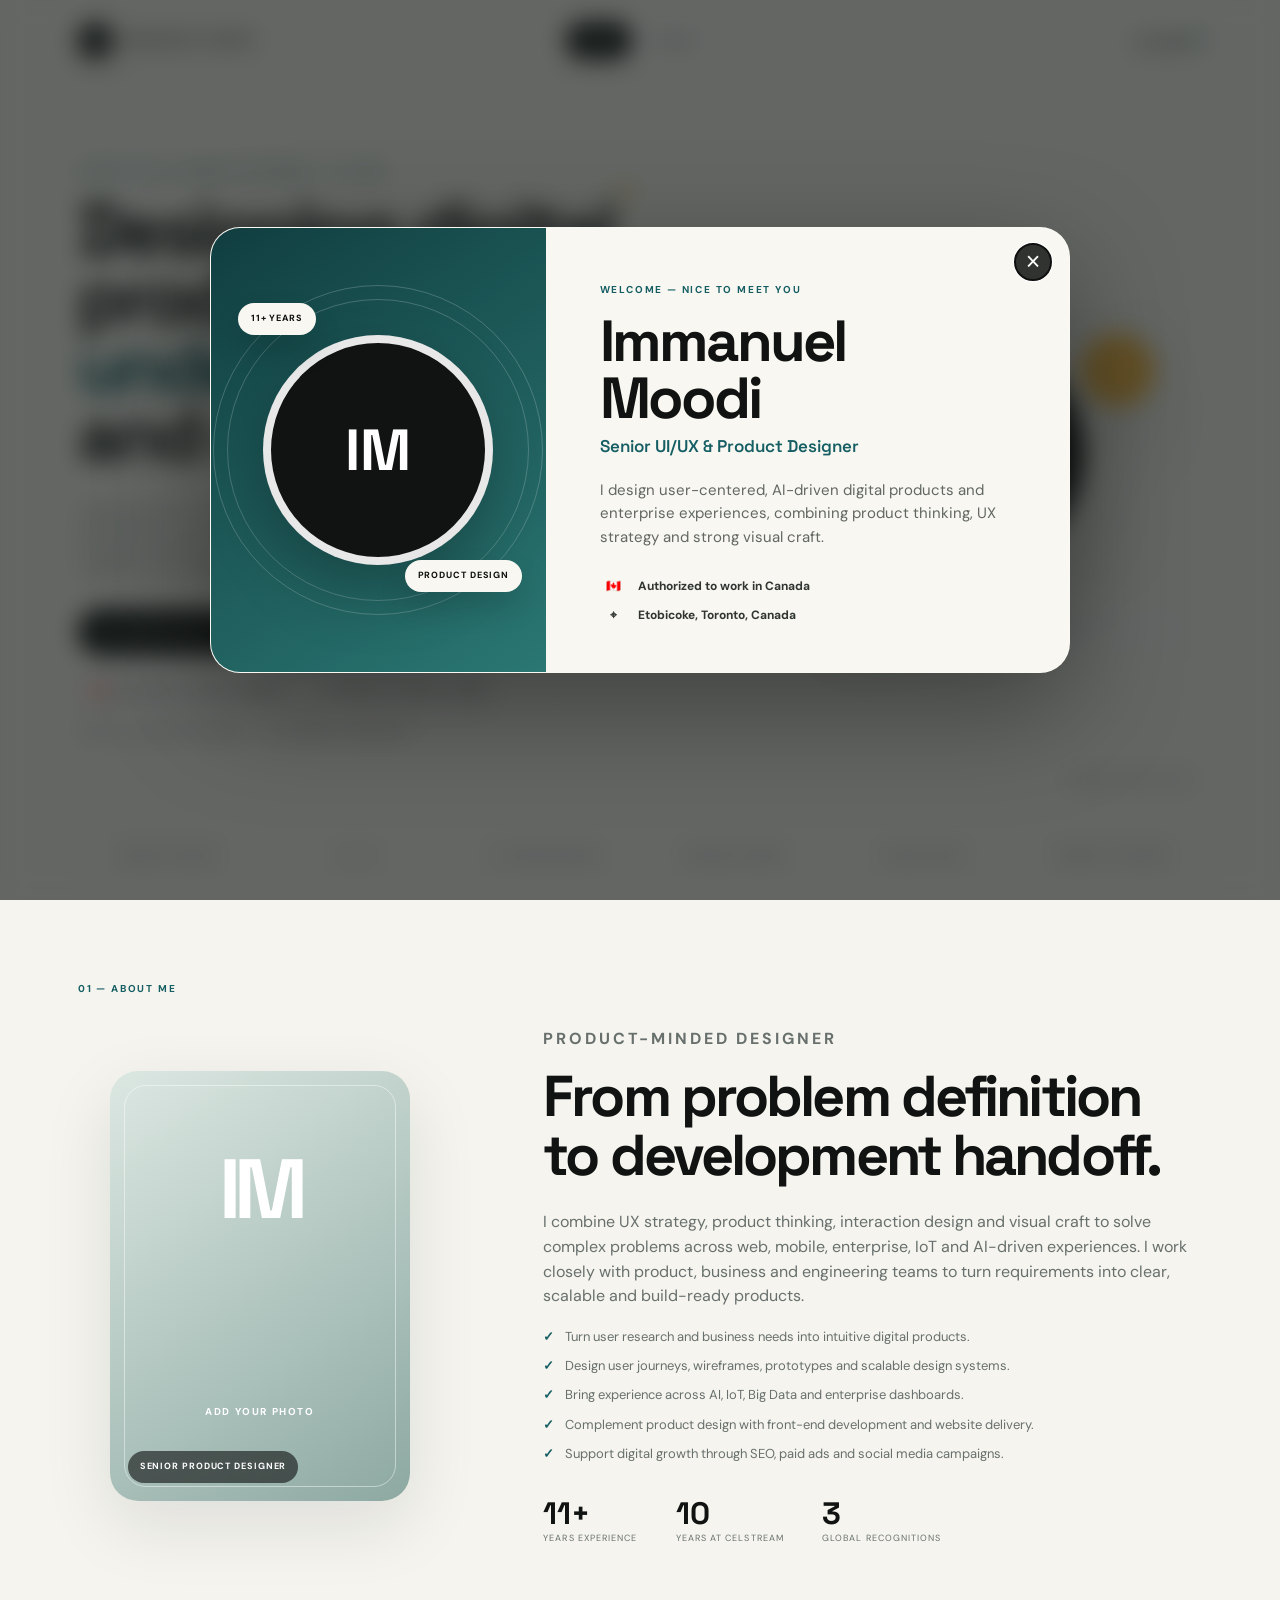
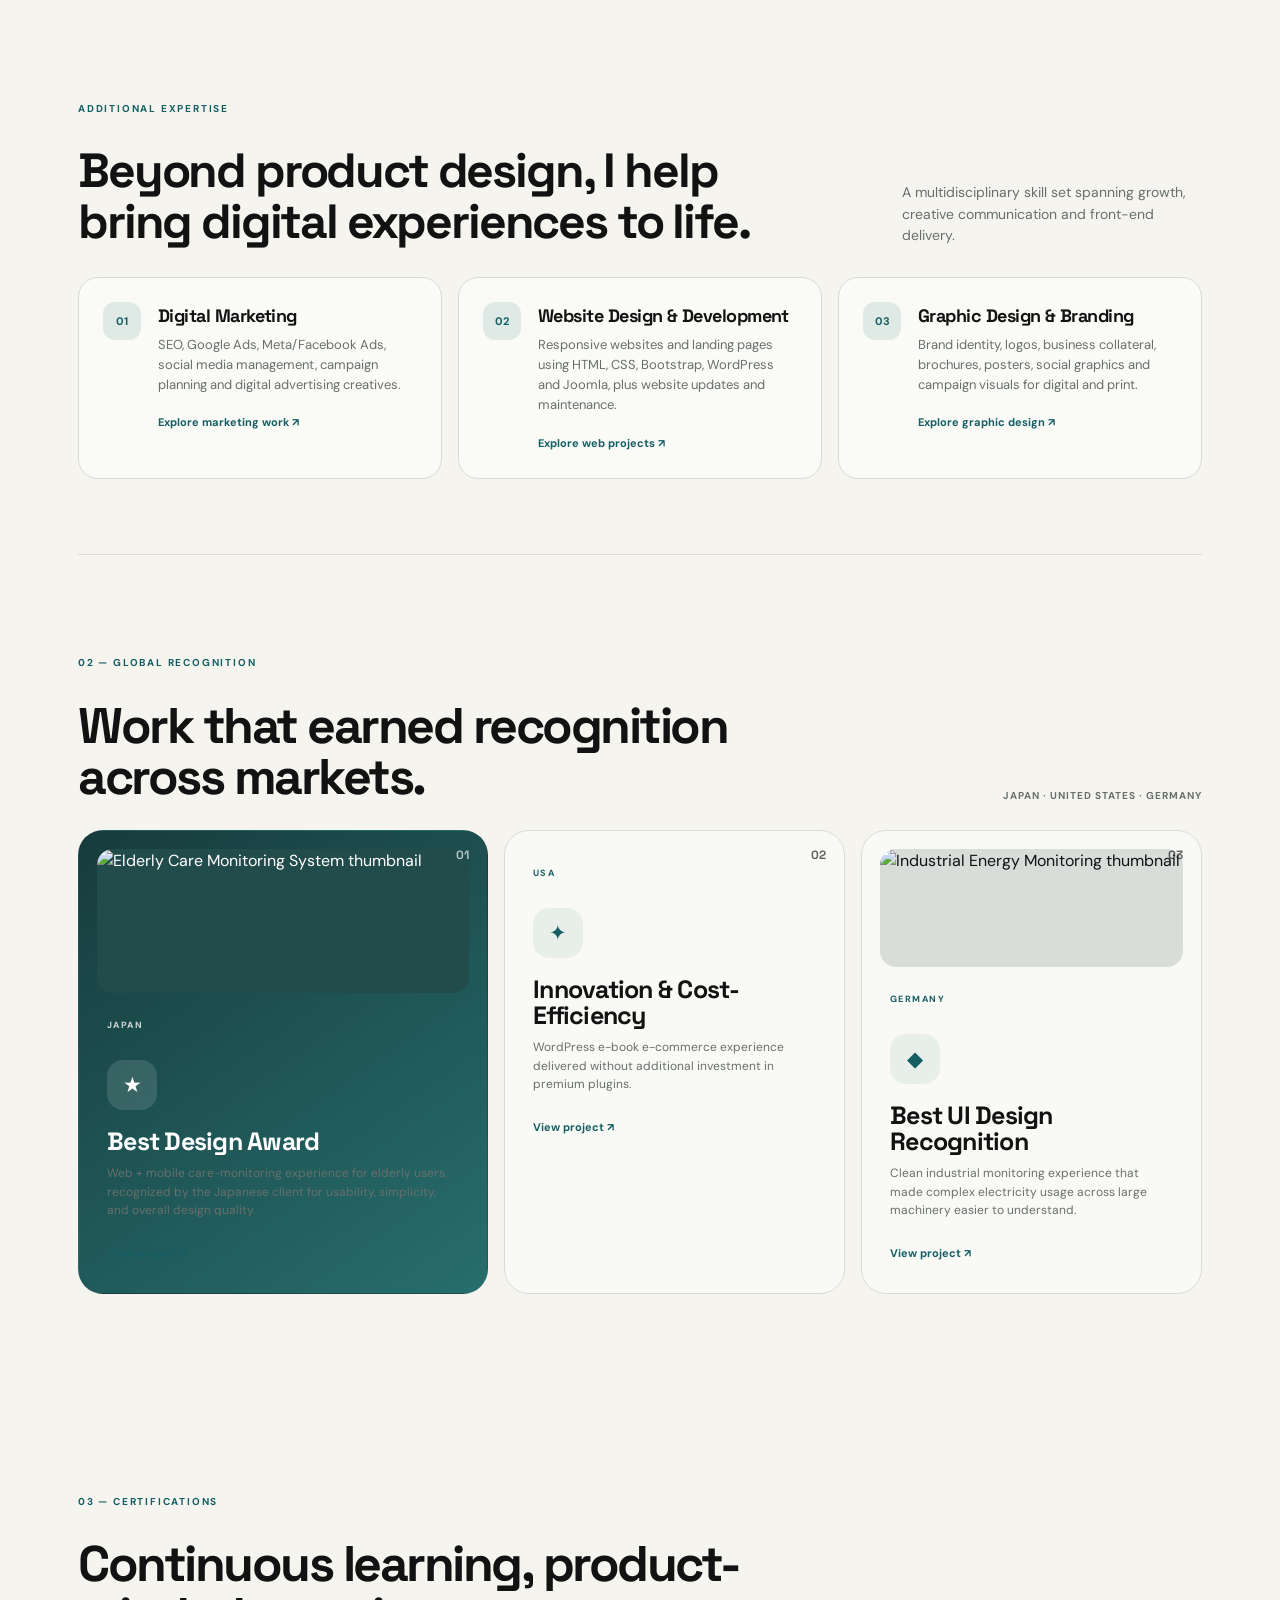
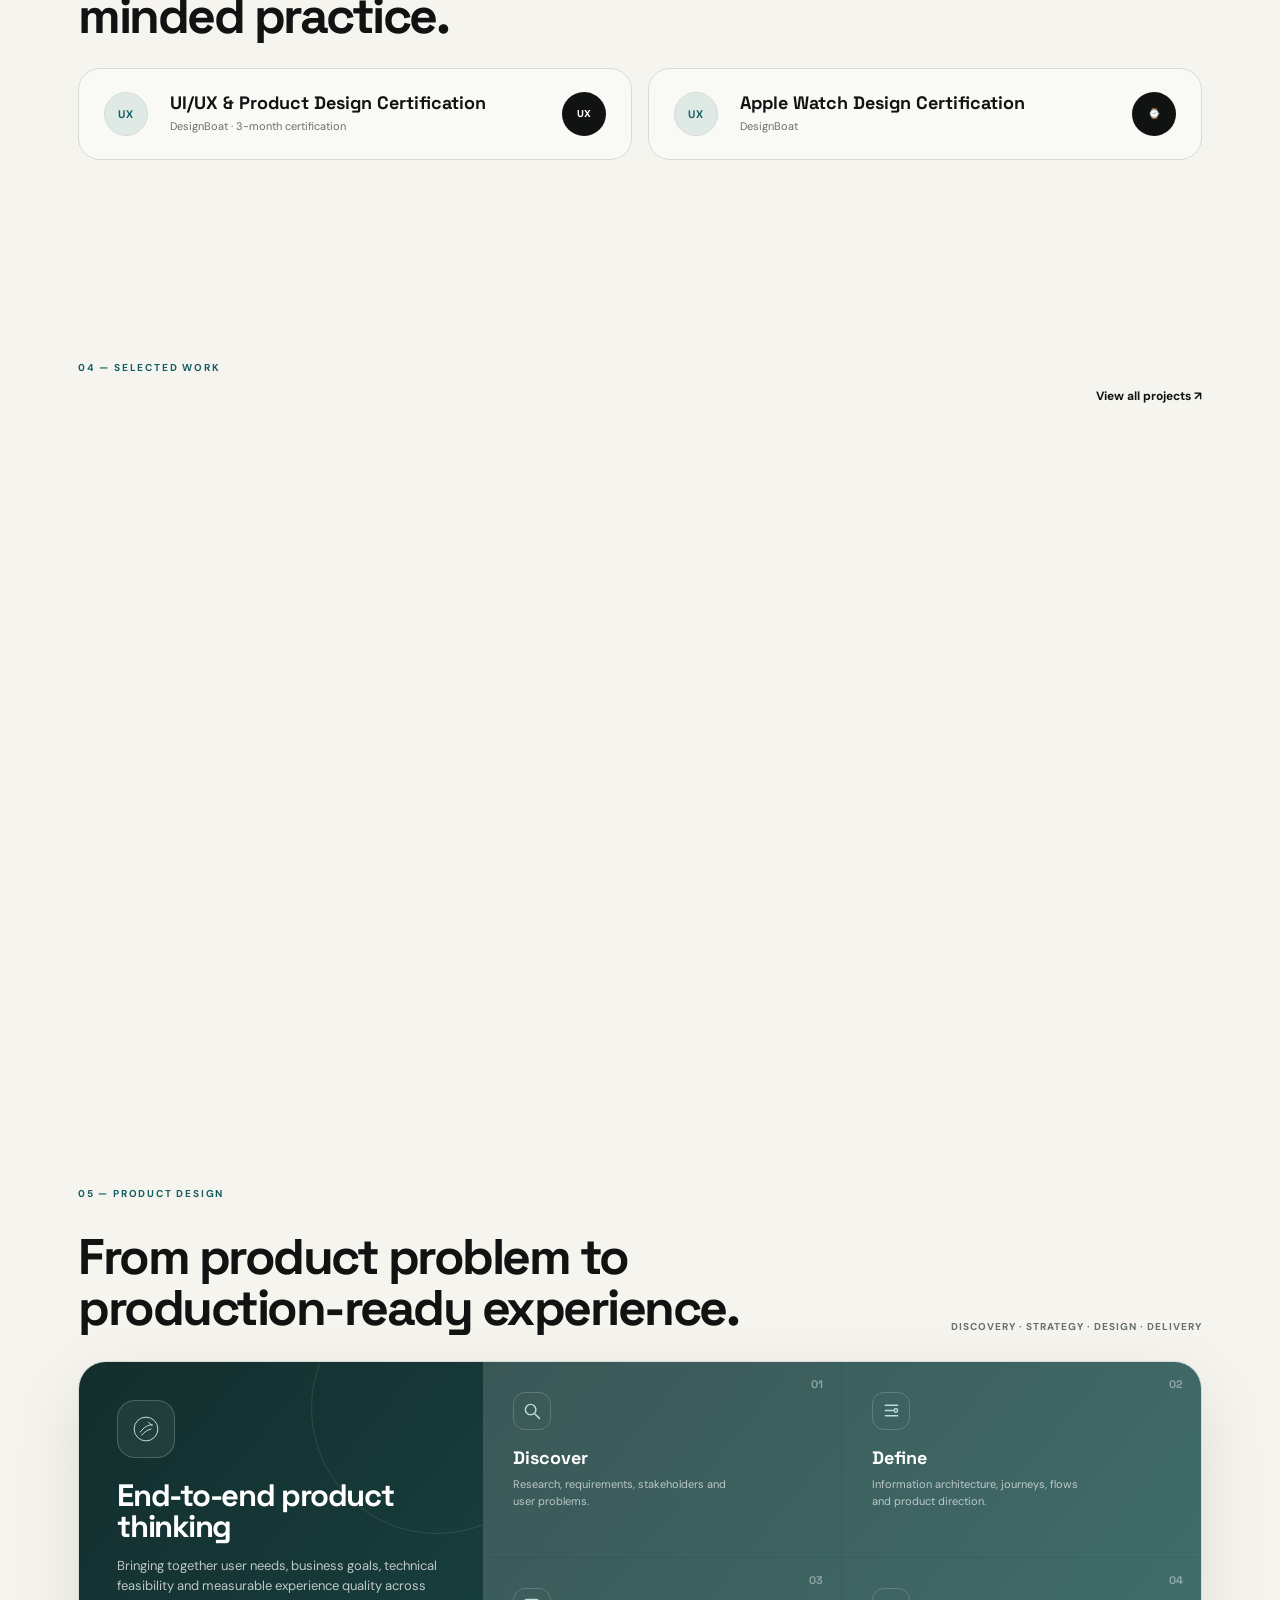
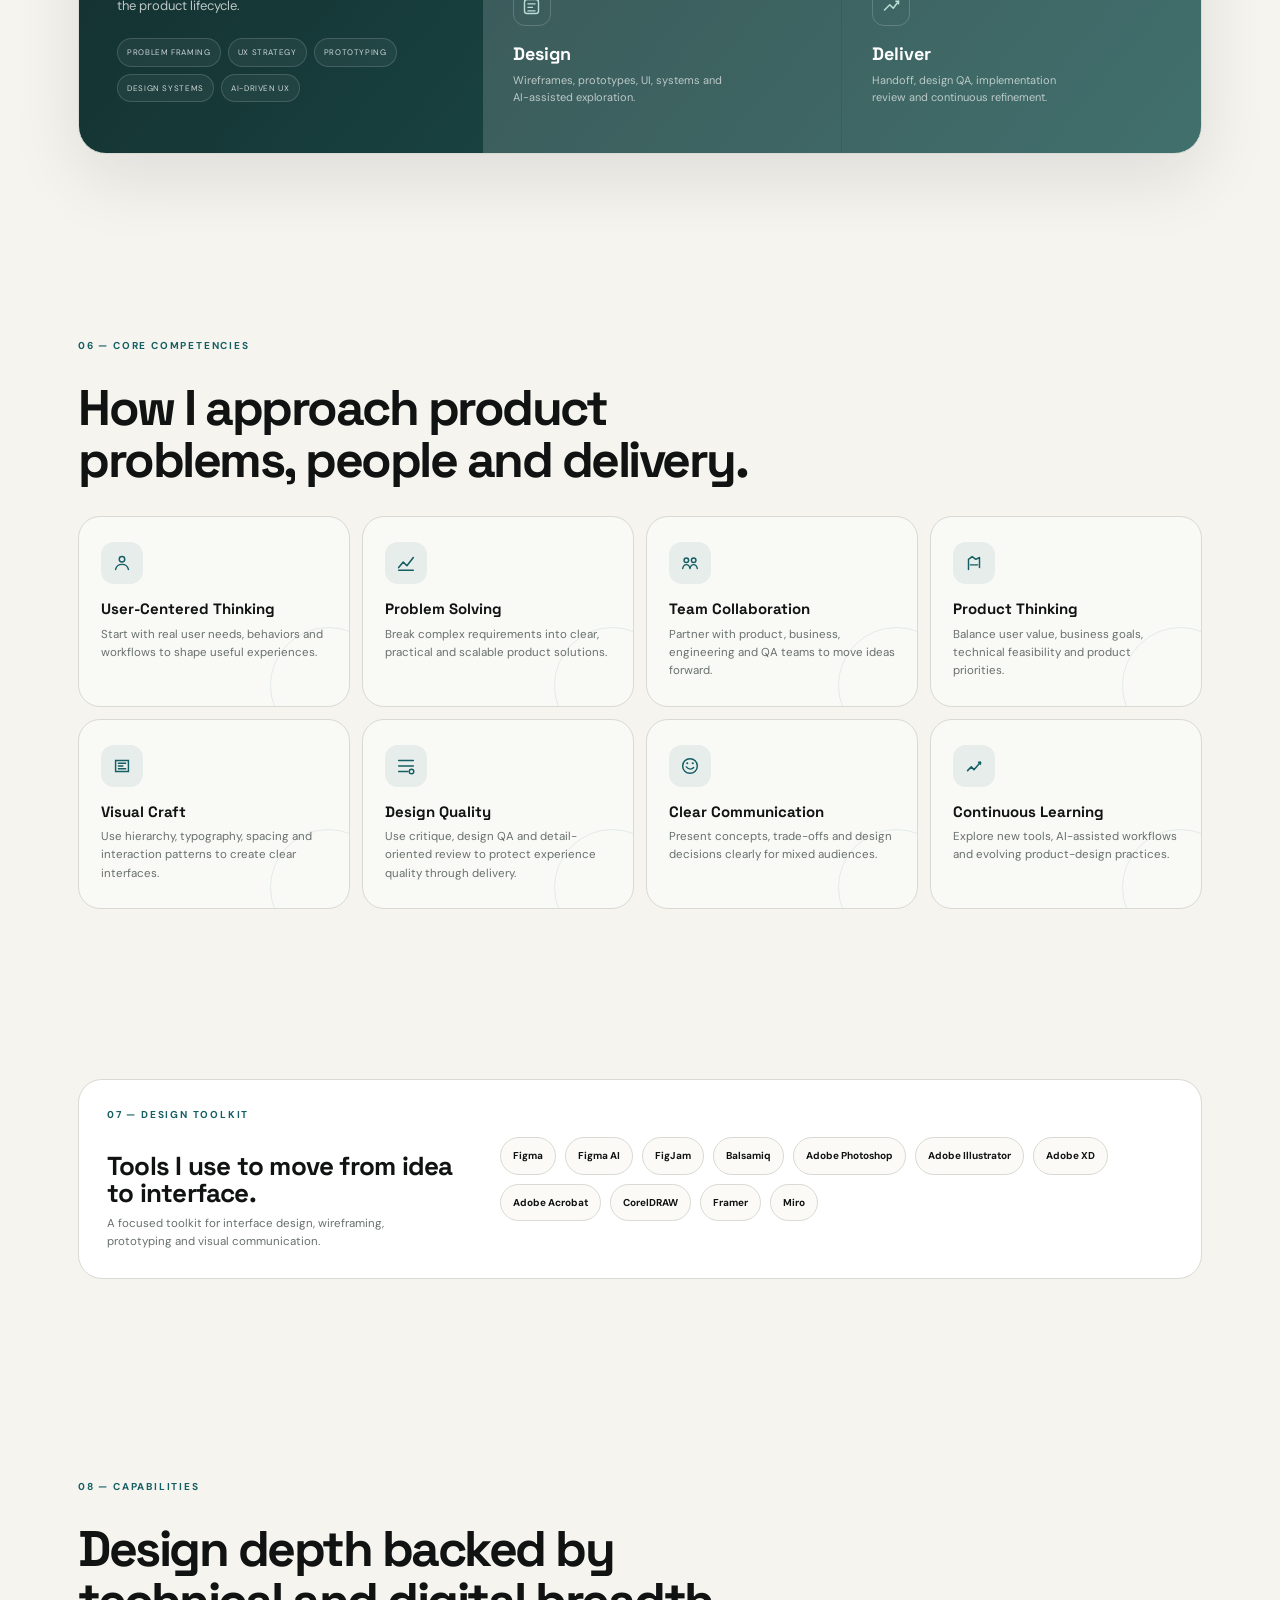
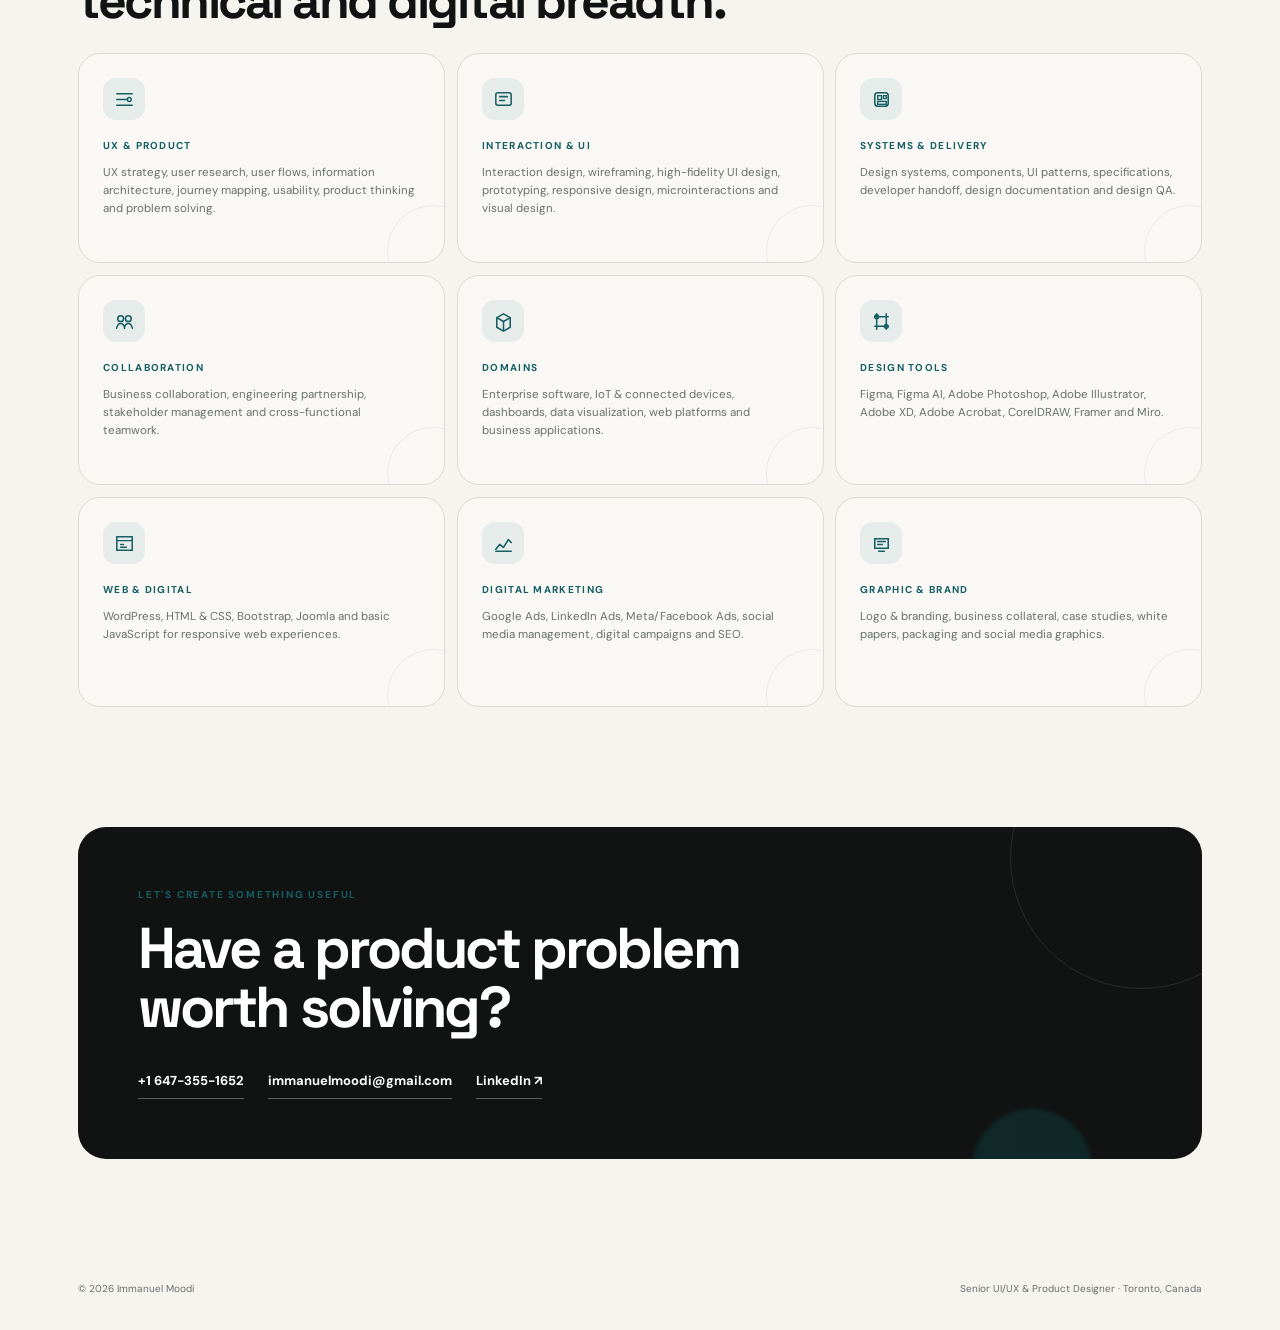
==== index.html @ 5d125a0c "Add files via upload" ====
<!DOCTYPE html>
<html lang="en">
<head>
  <meta charset="UTF-8">
  <meta name="viewport" content="width=device-width, initial-scale=1.0">
  <meta name="description" content="Immanuel Moodi — Senior UI/UX & Product Designer portfolio.">
  <title>Immanuel Moodi — Senior UI/UX & Product Designer</title>
  <link rel="stylesheet" href="style.css">
</head>
<body>

<!-- Welcome / About Modal -->
<div class="welcome-modal" id="welcomeModal" role="dialog" aria-modal="true" aria-labelledby="welcomeTitle">
  <div class="welcome-backdrop" data-close-welcome></div>
  <section class="welcome-card" role="document">
    <button class="welcome-close" type="button" aria-label="Close introduction" data-close-welcome>×</button>
    <div class="welcome-visual">
      <div class="welcome-orbit orbit-a"></div>
      <div class="welcome-orbit orbit-b"></div>
      <div class="welcome-photo">
        <img src="assets/profile.jpg" alt="Immanuel Moodi" onerror="this.style.display='none'; this.nextElementSibling.style.display='grid';">
        <span class="welcome-initials">IM</span>
      </div>
      <span class="welcome-badge badge-one">11+ YEARS</span>
      <span class="welcome-badge badge-two">PRODUCT DESIGN</span>
    </div>
    <div class="welcome-content">
      <p class="eyebrow">WELCOME — NICE TO MEET YOU</p>
      <h2 id="welcomeTitle">Immanuel Moodi</h2>
      <h3>Senior UI/UX &amp; Product Designer</h3>
      <p>I design user-centered, AI-driven digital products and enterprise experiences, combining product thinking, UX strategy and strong visual craft.</p>
      <div class="welcome-meta">
        <span><b>🇨🇦</b> Authorized to work in Canada</span>
        <span><b>⌖</b> Etobicoke, Toronto, Canada</span>
      </div>
    </div>
  </section>
</div>

<div class="cursor-glow" aria-hidden="true"></div>
<div class="site-shell">
  <header class="nav">
    <a class="brand" href="index.html"><span class="brand-mark">IM</span><span>IMMANUEL MOODI</span></a>
    <nav class="menu" aria-label="Primary navigation">
      <a class="active" href="index.html">Home</a>
      <a href="projects.html">Projects</a>
    </nav>
    <a class="nav-cta" href="#contact">Let's talk <span>↗</span></a>
  </header>

  <main>
    <section class="hero">

<div class="hero-decor decor-dot"></div>
<div class="hero-decor decor-ring"></div>
<div class="hero-decor decor-pill">DESIGN • THINK • BUILD</div>

      <div class="reveal hero-copy">
        <p class="eyebrow">SENIOR UI/UX &amp; PRODUCT DESIGNER · 11+ YEARS</p>
        <h1>Designing digital products people <em>understand,</em> use and remember.</h1>
        <p class="hero-text">Creating user-centered, AI-driven experiences across web, mobile and enterprise products—turning complex business requirements into simple, scalable and engaging product experiences.</p>
        <div class="hero-actions">
          <a class="button dark" href="projects.html">View selected work <span>↗</span></a>
          <!-- Replace the placeholder URL below with your external graphic-design portfolio. -->
          <a class="button accent" href="https://example.com/" target="_blank" rel="noopener">Graphic Design Portfolio <span>↗</span></a>
          <a class="button light" href="#about">About me</a>
        </div>
        <div class="hero-status" aria-label="Work authorization and location">
          <span><b>🇨🇦</b> Authorized to work in Canada</span>
          <span><b>⌖</b> Etobicoke, Toronto, Canada</span>
        </div>
        <div class="hero-meta">
          <span>Figma · AI · Product Thinking</span><span>UX · Product · Enterprise</span>
        </div>
      </div>
      <div class="hero-visual reveal delay-2" aria-hidden="true">
        <div class="orbit orbit-outer"></div>
        <div class="orbit orbit-inner"></div>
        <div class="orb orb-a"></div><div class="orb orb-b"></div><div class="orb orb-c"></div>
        <div class="core"><div><strong>11+</strong><span>YEARS<br>DESIGNING</span></div></div>
        <div class="core-badge">PRODUCT · UX · UI · AI</div>
      </div>
    </section>

    <div class="ticker" aria-label="Core capabilities">
      <span>PRODUCT DESIGN</span><span>UI / UX</span><span>AI-DRIVEN DESIGN</span><span>DESIGN SYSTEMS</span><span>PROTOTYPING</span><span>PRODUCT THINKING</span>
    </div>

    <section class="section" id="about">
      <div class="section-label">01 — ABOUT ME</div>
      <div class="about-grid">
        <div class="about-visual reveal">
          <div class="portrait-frame">
            <!-- Add your real headshot at assets/profile.jpg to replace the placeholder. -->
            <img class="profile-photo" src="assets/profile.jpg" alt="Immanuel Moodi professional portrait" onerror="this.style.display='none'; this.nextElementSibling.style.display='grid';">
            <div class="portrait-placeholder" style="display:grid"><strong>IM</strong><span>ADD YOUR PHOTO</span></div>
            <div class="portrait-overlay">SENIOR PRODUCT DESIGNER</div>
          </div>
        </div>
        <div class="about-copy reveal delay-1">
          <p class="eyebrow">PRODUCT-MINDED DESIGNER</p>
          <h2>From problem definition to development handoff.</h2>
          <p>I combine UX strategy, product thinking, interaction design and visual craft to solve complex problems across web, mobile, enterprise, IoT and AI-driven experiences. I work closely with product, business and engineering teams to turn requirements into clear, scalable and build-ready products.</p>
          <ul class="about-highlights">
            <li>Turn user research and business needs into intuitive digital products.</li>
            <li>Design user journeys, wireframes, prototypes and scalable design systems.</li>
            <li>Bring experience across AI, IoT, Big Data and enterprise dashboards.</li>
            <li>Complement product design with front-end development and website delivery.</li>
            <li>Support digital growth through SEO, paid ads and social media campaigns.</li>
          </ul>
          <div class="stats"><div><strong>11+</strong><span>Years experience</span></div><div><strong>10</strong><span>Years at Celstream</span></div><div><strong>3</strong><span>Global recognitions</span></div></div>
        </div>
      </div>
    </section>

    <section class="section expertise-strip" id="additional-expertise">
      <div class="section-head">
        <div><div class="section-label">ADDITIONAL EXPERTISE</div><h2 class="section-title">Beyond product design, I help bring digital experiences to life.</h2></div>
        <p class="expertise-intro">A multidisciplinary skill set spanning growth, creative communication and front-end delivery.</p>
      </div>
      <div class="expertise-grid">
        <article class="expertise-card"><span class="expertise-number">01</span><div><h3>Digital Marketing</h3><p>SEO, Google Ads, Meta/Facebook Ads, social media management, campaign planning and digital advertising creatives.</p><a href="projects.html?category=marketing" class="text-link">Explore marketing work ↗</a></div></article>
        <article class="expertise-card"><span class="expertise-number">02</span><div><h3>Website Design &amp; Development</h3><p>Responsive websites and landing pages using HTML, CSS, Bootstrap, WordPress and Joomla, plus website updates and maintenance.</p><a href="projects.html?category=web" class="text-link">Explore web projects ↗</a></div></article>
        <article class="expertise-card"><span class="expertise-number">03</span><div><h3>Graphic Design &amp; Branding</h3><p>Brand identity, logos, business collateral, brochures, posters, social graphics and campaign visuals for digital and print.</p><a href="projects.html?category=graphic" class="text-link">Explore graphic design ↗</a></div></article>
      </div>
    </section>

    <section class="section recognition-section">
      <div class="section-head">
        <div><div class="section-label">02 — GLOBAL RECOGNITION</div><h2 class="section-title">Work that earned recognition across markets.</h2></div>
        <div class="recognition-note">Japan · United States · Germany</div>
      </div>
      <div class="recognition-grid">
        <article class="recognition-card featured-recognize reveal">
          <div class="recognition-thumb"><img src="assets/thumbs/elderly-care-monitoring.png" alt="Elderly Care Monitoring System thumbnail"></div>
          <span class="recognition-number">01</span><span class="recognition-country">JAPAN</span>
          <div class="recognition-icon">★</div>
          <h3>Best Design Award</h3>
          <p>Web + mobile care-monitoring experience for elderly users, recognized by the Japanese client for usability, simplicity, and overall design quality.</p>
          <a href="projects.html#elderly-care-monitoring">View project ↗</a>
        </article>
        <article class="recognition-card reveal delay-1">
          <span class="recognition-number">02</span><span class="recognition-country">USA</span>
          <div class="recognition-icon">✦</div>
          <h3>Innovation &amp; Cost-Efficiency</h3>
          <p>WordPress e-book e-commerce experience delivered without additional investment in premium plugins.</p>
          <a href="projects.html#ebook-ecommerce">View project ↗</a>
        </article>
        <article class="recognition-card reveal delay-2">
          <div class="recognition-thumb"><img src="assets/thumbs/industrial-energy-monitoring.png" alt="Industrial Energy Monitoring thumbnail"></div>
          <span class="recognition-number">03</span><span class="recognition-country">GERMANY</span>
          <div class="recognition-icon">◆</div>
          <h3>Best UI Design Recognition</h3>
          <p>Clean industrial monitoring experience that made complex electricity usage across large machinery easier to understand.</p>
          <a href="projects.html#industrial-energy-monitoring">View project ↗</a>
        </article>
      </div>
    </section>

    <section class="section certification-section">
      <div class="section-head">
        <div><div class="section-label">03 — CERTIFICATIONS</div><h2 class="section-title">Continuous learning, product-minded practice.</h2></div>
      </div>
      <div class="cert-grid">
        <article class="cert-card reveal"><div class="cert-seal">UX</div><div><h3>UI/UX &amp; Product Design Certification</h3><p>DesignBoat · 3-month certification</p></div><span class="cert-mark">UX</span></article>
        <article class="cert-card reveal delay-1"><div class="cert-seal">UX</div><div><h3>Apple Watch Design Certification</h3><p>DesignBoat</p></div><span class="cert-mark">⌚</span></article>
      </div>
    </section>

    <section class="section">
      <div class="section-head"><div class="section-label">04 — SELECTED WORK</div><a class="text-link" href="projects.html">View all projects ↗</a></div>
      <div class="featured-grid">
        <a class="work-card large reveal" href="projects.html#elderly-care-monitoring"><div class="work-art"><img src="assets/thumbs/elderly-care-monitoring.png" alt="Elderly Care Monitoring System"><div class="work-overlay"></div><div class="work-badge">WEB + MOBILE / JAPAN</div><div class="work-index">01</div></div><div class="work-copy"><div><h3>Elderly Care Monitoring System</h3><p>Care-monitoring experience for elderly users, recognized with a Best Design Award in Japan.</p></div><span class="work-arrow">↗</span></div></a>
        <a class="work-card reveal delay-1" href="projects.html#industrial-energy-monitoring"><div class="work-art"><img src="assets/thumbs/industrial-energy-monitoring.png" alt="Industrial Energy Monitoring"><div class="work-overlay"></div><div class="work-badge">ENTERPRISE / IOT</div><div class="work-index">02</div></div><div class="work-copy"><div><h3>Industrial Energy Monitoring</h3><p>Data-rich dashboard design for monitoring electricity usage across large machinery.</p></div><span class="work-arrow">↗</span></div></a>
      </div>
    </section>

    <section class="section product-design-highlight">
      <div class="section-head">
        <div>
          <div class="section-label">05 — PRODUCT DESIGN</div>
          <h2 class="section-title">From product problem to production-ready experience.</h2>
        </div>
        <div class="recognition-note">Discovery · Strategy · Design · Delivery</div>
      </div>
      <div class="product-design-panel">
        <div class="product-design-intro">
          <div class="product-icon-shell">
            <svg viewBox="0 0 48 48" aria-hidden="true"><circle cx="24" cy="24" r="19" fill="none" stroke="currentColor" stroke-width="1.6"/><path d="M15 29c5-8 13-12 19-12M17 34c5-6 10-9 15-10M28 13l6 6" fill="none" stroke="currentColor" stroke-width="1.6" stroke-linecap="round"/></svg>
          </div>
          <h3>End-to-end product thinking</h3>
          <p>Bringing together user needs, business goals, technical feasibility and measurable experience quality across the product lifecycle.</p>
          <div class="product-tags"><span>Problem framing</span><span>UX strategy</span><span>Prototyping</span><span>Design systems</span><span>AI-driven UX</span></div>
        </div>
        <div class="product-steps">
          <article class="product-step reveal"><span class="step-number">01</span><div class="step-icon"><svg viewBox="0 0 24 24"><circle cx="11" cy="11" r="6" fill="none" stroke="currentColor" stroke-width="1.7"/><path d="M16 16l5 5" stroke="currentColor" stroke-width="1.7" stroke-linecap="round"/></svg></div><h4>Discover</h4><p>Research, requirements, stakeholders and user problems.</p></article>
          <article class="product-step reveal delay-1"><span class="step-number">02</span><div class="step-icon"><svg viewBox="0 0 24 24"><path d="M5 6h14M5 12h9M5 18h14" stroke="currentColor" stroke-width="1.7" stroke-linecap="round"/><circle cx="17" cy="12" r="2" fill="none" stroke="currentColor" stroke-width="1.5"/></svg></div><h4>Define</h4><p>Information architecture, journeys, flows and product direction.</p></article>
          <article class="product-step reveal delay-2"><span class="step-number">03</span><div class="step-icon"><svg viewBox="0 0 24 24"><rect x="4" y="4" width="16" height="16" rx="3" fill="none" stroke="currentColor" stroke-width="1.6"/><path d="M8 9h8M8 13h5M8 17h8" stroke="currentColor" stroke-width="1.6" stroke-linecap="round"/></svg></div><h4>Design</h4><p>Wireframes, prototypes, UI, systems and AI-assisted exploration.</p></article>
          <article class="product-step reveal delay-3"><span class="step-number">04</span><div class="step-icon"><svg viewBox="0 0 24 24"><path d="M4 16l6-6 4 4 6-8" fill="none" stroke="currentColor" stroke-width="1.7" stroke-linecap="round" stroke-linejoin="round"/><path d="M17 6h3v3" fill="none" stroke="currentColor" stroke-width="1.7" stroke-linecap="round"/></svg></div><h4>Deliver</h4><p>Handoff, design QA, implementation review and continuous refinement.</p></article>
        </div>
      </div>
    </section>

    <section class="section competencies-section">
      <div class="section-head">
        <div><div class="section-label">06 — CORE COMPETENCIES</div><h2 class="section-title">How I approach product problems, people and delivery.</h2></div>
      </div>
      <div class="competency-grid">
        <article class="competency-card reveal"><div class="competency-icon"><svg viewBox="0 0 24 24"><circle cx="12" cy="8" r="3" fill="none" stroke="currentColor" stroke-width="1.6"/><path d="M5 19c.8-3.7 3.2-5.5 7-5.5s6.2 1.8 7 5.5" fill="none" stroke="currentColor" stroke-width="1.6" stroke-linecap="round"/></svg></div><h3>User-Centered Thinking</h3><p>Start with real user needs, behaviors and workflows to shape useful experiences.</p></article>
        <article class="competency-card reveal delay-1"><div class="competency-icon"><svg viewBox="0 0 24 24"><path d="M4 17l5-6 4 4 7-9" fill="none" stroke="currentColor" stroke-width="1.7" stroke-linecap="round" stroke-linejoin="round"/><path d="M4 20h16" stroke="currentColor" stroke-width="1.6" stroke-linecap="round"/></svg></div><h3>Problem Solving</h3><p>Break complex requirements into clear, practical and scalable product solutions.</p></article>
        <article class="competency-card reveal delay-2"><div class="competency-icon"><svg viewBox="0 0 24 24"><circle cx="8" cy="9" r="2.5" fill="none" stroke="currentColor" stroke-width="1.6"/><circle cx="16" cy="9" r="2.5" fill="none" stroke="currentColor" stroke-width="1.6"/><path d="M4 18c.7-2.8 2.1-4.2 4-4.2s3.3 1.4 4 4.2M12 18c.7-2.8 2.1-4.2 4-4.2s3.3 1.4 4 4.2" fill="none" stroke="currentColor" stroke-width="1.5" stroke-linecap="round"/></svg></div><h3>Team Collaboration</h3><p>Partner with product, business, engineering and QA teams to move ideas forward.</p></article>
        <article class="competency-card reveal delay-3"><div class="competency-icon"><svg viewBox="0 0 24 24"><path d="M6 19V8M6 8l4-3 4 3 4-2v11" fill="none" stroke="currentColor" stroke-width="1.6" stroke-linecap="round" stroke-linejoin="round"/><path d="M8 14h8" stroke="currentColor" stroke-width="1.5" stroke-linecap="round"/></svg></div><h3>Product Thinking</h3><p>Balance user value, business goals, technical feasibility and product priorities.</p></article>
        <article class="competency-card reveal"><div class="competency-icon"><svg viewBox="0 0 24 24"><path d="M5 18V6h14v12H5Z" fill="none" stroke="currentColor" stroke-width="1.6"/><path d="M8 9h8M8 12h5M8 15h8" stroke="currentColor" stroke-width="1.5" stroke-linecap="round"/></svg></div><h3>Visual Craft</h3><p>Use hierarchy, typography, spacing and interaction patterns to create clear interfaces.</p></article>
        <article class="competency-card reveal delay-1"><div class="competency-icon"><svg viewBox="0 0 24 24"><path d="M4 6h16M4 12h16M4 18h10" stroke="currentColor" stroke-width="1.6" stroke-linecap="round"/><circle cx="18" cy="18" r="2.5" fill="none" stroke="currentColor" stroke-width="1.6"/></svg></div><h3>Design Quality</h3><p>Use critique, design QA and detail-oriented review to protect experience quality through delivery.</p></article>
        <article class="competency-card reveal delay-2"><div class="competency-icon"><svg viewBox="0 0 24 24"><circle cx="12" cy="12" r="8" fill="none" stroke="currentColor" stroke-width="1.6"/><path d="M8 13c1.2 1.6 2.7 2.4 4.5 2.4 1.5 0 2.6-.6 3.5-1.7" fill="none" stroke="currentColor" stroke-width="1.6" stroke-linecap="round"/><path d="M9 9h.01M15 9h.01" stroke="currentColor" stroke-width="2.3" stroke-linecap="round"/></svg></div><h3>Clear Communication</h3><p>Present concepts, trade-offs and design decisions clearly for mixed audiences.</p></article>
        <article class="competency-card reveal delay-3"><div class="competency-icon"><svg viewBox="0 0 24 24"><path d="M5 17l4-4 3 3 7-8" fill="none" stroke="currentColor" stroke-width="1.7" stroke-linecap="round" stroke-linejoin="round"/><path d="M17 8h2v2" fill="none" stroke="currentColor" stroke-width="1.7" stroke-linecap="round" stroke-linejoin="round"/></svg></div><h3>Continuous Learning</h3><p>Explore new tools, AI-assisted workflows and evolving product-design practices.</p></article>
      </div>
    </section>

    <section class="section toolkit-section">
      <div class="toolkit-wrap reveal">
        <div class="toolkit-intro"><div class="section-label">07 — DESIGN TOOLKIT</div><h3>Tools I use to move from idea to interface.</h3><p>A focused toolkit for interface design, wireframing, prototyping and visual communication.</p></div>
        <div class="tool-pills">
          <span class="tool-pill">Figma</span><span class="tool-pill">Figma AI</span><span class="tool-pill">FigJam</span><span class="tool-pill">Balsamiq</span><span class="tool-pill">Adobe Photoshop</span><span class="tool-pill">Adobe Illustrator</span><span class="tool-pill">Adobe XD</span><span class="tool-pill">Adobe Acrobat</span><span class="tool-pill">CorelDRAW</span><span class="tool-pill">Framer</span><span class="tool-pill">Miro</span>
        </div>
      </div>
    </section>

    <section class="section">
      <div class="section-head">
        <div><div class="section-label">08 — CAPABILITIES</div><h2 class="section-title">Design depth backed by technical and digital breadth.</h2></div>
      </div>
      <div class="cap-grid cap-grid-final">
        <article class="cap-card reveal"><div class="cap-icon"><svg viewBox="0 0 24 24"><path d="M4 6h16M4 12h10M4 18h16" stroke="currentColor" stroke-width="1.7" stroke-linecap="round"/><circle cx="17" cy="12" r="2" fill="none" stroke="currentColor" stroke-width="1.5"/></svg></div><h3>UX &amp; PRODUCT</h3><p>UX strategy, user research, user flows, information architecture, journey mapping, usability, product thinking and problem solving.</p></article>
        <article class="cap-card reveal delay-1"><div class="cap-icon"><svg viewBox="0 0 24 24"><rect x="4" y="5" width="16" height="13" rx="2" fill="none" stroke="currentColor" stroke-width="1.6"/><path d="M8 9h8M8 13h5" stroke="currentColor" stroke-width="1.6" stroke-linecap="round"/></svg></div><h3>INTERACTION &amp; UI</h3><p>Interaction design, wireframing, high-fidelity UI design, prototyping, responsive design, microinteractions and visual design.</p></article>
        <article class="cap-card reveal delay-2"><div class="cap-icon"><svg viewBox="0 0 24 24"><rect x="5" y="5" width="14" height="14" rx="3" fill="none" stroke="currentColor" stroke-width="1.6"/><rect x="8" y="8" width="4" height="4" fill="none" stroke="currentColor" stroke-width="1.4"/><rect x="14" y="8" width="3" height="3" fill="none" stroke="currentColor" stroke-width="1.4"/><rect x="8" y="14" width="9" height="3" fill="none" stroke="currentColor" stroke-width="1.4"/></svg></div><h3>SYSTEMS &amp; DELIVERY</h3><p>Design systems, components, UI patterns, specifications, developer handoff, design documentation and design QA.</p></article>
        <article class="cap-card reveal delay-3"><div class="cap-icon"><svg viewBox="0 0 24 24"><circle cx="8" cy="9" r="3" fill="none" stroke="currentColor" stroke-width="1.6"/><circle cx="16" cy="9" r="3" fill="none" stroke="currentColor" stroke-width="1.6"/><path d="M3.8 19c.7-3.2 2.1-4.8 4.2-4.8s3.5 1.6 4.2 4.8M11.8 19c.7-3.2 2.1-4.8 4.2-4.8s3.5 1.6 4.2 4.8" fill="none" stroke="currentColor" stroke-width="1.6" stroke-linecap="round"/></svg></div><h3>COLLABORATION</h3><p>Business collaboration, engineering partnership, stakeholder management and cross-functional teamwork.</p></article>
        <article class="cap-card reveal"><div class="cap-icon"><svg viewBox="0 0 24 24"><path d="M5 18V8l7-4 7 4v10l-7 4-7-4Z" fill="none" stroke="currentColor" stroke-width="1.6"/><path d="M5 8l7 4 7-4M12 12v10" fill="none" stroke="currentColor" stroke-width="1.6"/></svg></div><h3>DOMAINS</h3><p>Enterprise software, IoT &amp; connected devices, dashboards, data visualization, web platforms and business applications.</p></article>
        <article class="cap-card reveal delay-1"><div class="cap-icon"><svg viewBox="0 0 24 24"><path d="M5 7h14M7 4v16M17 4v16M5 17h14" fill="none" stroke="currentColor" stroke-width="1.6" stroke-linecap="round"/><circle cx="7" cy="7" r="2" fill="none" stroke="currentColor" stroke-width="1.5"/><circle cx="17" cy="17" r="2" fill="none" stroke="currentColor" stroke-width="1.5"/></svg></div><h3>DESIGN TOOLS</h3><p>Figma, Figma AI, Adobe Photoshop, Adobe Illustrator, Adobe XD, Adobe Acrobat, CorelDRAW, Framer and Miro.</p></article>
        <article class="cap-card reveal delay-2"><div class="cap-icon"><svg viewBox="0 0 24 24"><path d="M4 5h16v14H4z" fill="none" stroke="currentColor" stroke-width="1.6"/><path d="M4 9h16M8 13h3M8 16h6" stroke="currentColor" stroke-width="1.5" stroke-linecap="round"/></svg></div><h3>WEB &amp; DIGITAL</h3><p>WordPress, HTML &amp; CSS, Bootstrap, Joomla and basic JavaScript for responsive web experiences.</p></article>
        <article class="cap-card reveal delay-3"><div class="cap-icon"><svg viewBox="0 0 24 24"><path d="M4 18l4-5 4 3 5-8 3 3" fill="none" stroke="currentColor" stroke-width="1.7" stroke-linecap="round" stroke-linejoin="round"/><path d="M4 20h16" stroke="currentColor" stroke-width="1.6" stroke-linecap="round"/></svg></div><h3>DIGITAL MARKETING</h3><p>Google Ads, LinkedIn Ads, Meta/Facebook Ads, social media management, digital campaigns and SEO.</p></article>
        <article class="cap-card reveal"><div class="cap-icon"><svg viewBox="0 0 24 24"><path d="M5 17V7h14v10H5Z" fill="none" stroke="currentColor" stroke-width="1.6"/><path d="M8 10h8M8 13h5" stroke="currentColor" stroke-width="1.5" stroke-linecap="round"/><path d="M9 20h6" stroke="currentColor" stroke-width="1.6" stroke-linecap="round"/></svg></div><h3>GRAPHIC &amp; BRAND</h3><p>Logo &amp; branding, business collateral, case studies, white papers, packaging and social media graphics.</p></article>
      </div>
    </section>

    <section class="contact-wrap" id="contact">
      <div class="contact-card"><p class="eyebrow">LET'S CREATE SOMETHING USEFUL</p><h2>Have a product problem worth solving?</h2><div class="contact-links"><a href="tel:+16473551652">+1 647-355-1652</a><a href="mailto:immanuelmoodi@gmail.com">immanuelmoodi@gmail.com</a><a href="https://www.linkedin.com/in/immanuelmoodi" target="_blank" rel="noopener">LinkedIn ↗</a></div></div>
    </section>
  </main>
  <footer class="footer"><span>© 2026 Immanuel Moodi</span><span>Senior UI/UX &amp; Product Designer · Toronto, Canada</span></footer>
</div>
<script>
(function(){
  const modal = document.getElementById('welcomeModal');
  if(!modal) return;

  const closeWelcome = () => {
    modal.classList.remove('is-open');
    document.body.classList.remove('modal-lock');
    try { sessionStorage.setItem('portfolioWelcomeSeen', '1'); } catch (e) {}
  };

  const openWelcome = () => {
    modal.classList.add('is-open');
    document.body.classList.add('modal-lock');
    const close = modal.querySelector('.welcome-close');
    if(close) setTimeout(() => close.focus(), 50);
  };

  modal.querySelectorAll('[data-close-welcome]').forEach(button => {
    button.addEventListener('click', closeWelcome);
  });

  document.addEventListener('keydown', event => {
    if(event.key === 'Escape' && modal.classList.contains('is-open')) closeWelcome();
  });

  let seen = false;
  try { seen = sessionStorage.getItem('portfolioWelcomeSeen') === '1'; } catch (e) {}
  if(!seen) window.requestAnimationFrame(openWelcome);
})();
</script>

<!-- Project Video Showcase -->
<div class="modal-backdrop viewer-modal" id="videoModal" aria-hidden="true" role="dialog" aria-modal="true" aria-labelledby="videoModalTitle">
  <div class="viewer-panel modal-panel" role="document">
    <button class="modal-close" type="button" data-close-modal="videoModal" aria-label="Close project video">×</button>
    <div class="viewer-head">
      <div>
        <p class="eyebrow">PROJECT VIDEO SHOWCASE</p>
        <h2 id="videoModalTitle">Elderly Care Monitoring System</h2>
        <p class="viewer-description">A short preview of the web and mobile care-monitoring experience designed for an international client in Japan.</p>
      </div>
      <span class="viewer-meta">WEB + MOBILE · JAPAN</span>
    </div>
    <div class="viewer-video-wrap">
      <video id="projectShowcaseVideo" controls playsinline preload="metadata" poster="assets/thumbs/elderly-care-monitoring.png" aria-label="Elderly Care Monitoring System project video">
        <source src="assets/videos/elderly-care-monitoring-preview.mp4" type="video/mp4">
        Your browser does not support the video element.
      </video>
    </div>
  </div>
</div>

<script>
(function(){
  const reduce = window.matchMedia('(prefers-reduced-motion: reduce)').matches;
  const body = document.body;
  const videoModal = document.getElementById('videoModal');
  const video = document.getElementById('projectShowcaseVideo');

  function openVideo(){
    if(!videoModal) return;
    videoModal.classList.add('is-open');
    videoModal.setAttribute('aria-hidden','false');
    body.classList.add('modal-open');
    const close = videoModal.querySelector('.modal-close');
    if(close) setTimeout(() => close.focus(), 30);
    if(video){
      video.load();
      const playPromise = video.play();
      if(playPromise && playPromise.catch) playPromise.catch(() => {});
    }
  }

  function closeVideo(){
    if(!videoModal) return;
    videoModal.classList.remove('is-open');
    videoModal.setAttribute('aria-hidden','true');
    if(video){
      video.pause();
      video.currentTime = 0;
    }
    body.classList.remove('modal-open');
  }

  document.querySelectorAll('.video-showcase-button').forEach(button => {
    button.addEventListener('click', event => {
      event.preventDefault();
      openVideo();
    });
  });

  document.querySelectorAll('[data-close-modal="videoModal"]').forEach(button => {
    button.addEventListener('click', closeVideo);
  });

  if(videoModal){
    videoModal.addEventListener('click', event => {
      if(event.target === videoModal) closeVideo();
    });
  }

  document.addEventListener('keydown', event => {
    if(event.key === 'Escape' && videoModal && videoModal.classList.contains('is-open')) closeVideo();
  });

  const reveal = document.querySelectorAll('.reveal');
  if(!reduce && 'IntersectionObserver' in window){
    const io = new IntersectionObserver(entries => entries.forEach(entry => {
      if(entry.isIntersecting){
        entry.target.classList.add('is-visible');
        io.unobserve(entry.target);
      }
    }), {threshold:.12, rootMargin:'0px 0px -8% 0px'});
    reveal.forEach(el => { el.classList.remove('is-visible'); io.observe(el); });
  } else {
    reveal.forEach(el => el.classList.add('is-visible'));
  }

  const glow = document.querySelector('.cursor-glow');
  if(glow && window.matchMedia('(pointer:fine)').matches){
    window.addEventListener('pointermove', event => {
      glow.style.transform = `translate3d(${event.clientX-160}px,${event.clientY-160}px,0)`;
    }, {passive:true});
  }
})();
</script>

</body>
</html>
---- style.css ----
@import url('https://fonts.googleapis.com/css2?family=DM+Sans:wght@400;500;600;700&family=Space+Grotesk:wght@500;600;700&display=swap');

:root{
  --bg:#f5f4ef;
  --paper:#fbfaf7;
  --ink:#101312;
  --muted:#68706d;
  --line:#d9dad3;
  --accent:#155e63;
  --accent-soft:#dfeae6;
  --yellow:#efb64b;
  --white:#fff;
  --max:1180px;
  --radius:28px;
  --shadow:0 24px 70px rgba(22,29,28,.10);
}

*{box-sizing:border-box}
html{scroll-behavior:smooth}
body{
  margin:0;
  background:var(--bg);
  color:var(--ink);
  font-family:'DM Sans',sans-serif;
  line-height:1.55;
  overflow-x:hidden;
}
body:before{
  content:"";
  position:fixed;
  inset:0;
  pointer-events:none;
  z-index:999;
  background:linear-gradient(90deg,rgba(255,255,255,.16),transparent 20%,transparent 80%,rgba(255,255,255,.12));
  mix-blend-mode:soft-light;
}
a{color:inherit;text-decoration:none}
img{max-width:100%}

.site-shell{max-width:var(--max);margin:0 auto;padding:0 28px}
.nav{
  min-height:82px;
  display:grid;
  grid-template-columns:1fr auto 1fr;
  align-items:center;
  gap:20px;
  border-bottom:1px solid var(--line);
}
.brand{display:inline-flex;align-items:center;gap:11px;width:max-content;font-size:12px;font-weight:700;letter-spacing:.13em}
.brand-mark{width:35px;height:35px;border-radius:50%;display:grid;place-items:center;background:var(--ink);color:#fff;font-size:10px;letter-spacing:0;box-shadow:0 8px 25px rgba(0,0,0,.12)}
.menu{display:flex;gap:4px;padding:4px;border:1px solid var(--line);border-radius:999px;background:rgba(255,255,255,.42);backdrop-filter:blur(12px)}
.menu a{padding:9px 16px;border-radius:999px;color:var(--muted);font-size:12px;font-weight:700;transition:.25s ease}
.menu a:hover,.menu a.active{background:var(--ink);color:#fff}
.nav-cta{justify-self:end;font-size:12px;font-weight:700}
.nav-cta span{color:var(--accent);font-size:17px}

.eyebrow{margin:0 0 16px;color:var(--accent);font-size:10px;font-weight:700;letter-spacing:.18em}
.hero{
  min-height:665px;
  display:grid;
  grid-template-columns:1.12fr .88fr;
  gap:60px;
  align-items:center;
  padding:82px 0 92px;
}
.hero h1,.page-hero h1,.section h2,.contact-card h2,.project-title{font-family:'Space Grotesk',sans-serif;letter-spacing:-.05em}
.hero h1{font-size:clamp(44px,5.7vw,76px);line-height:.94;margin:0 0 30px;max-width:780px}
.hero h1 em{font-style:normal;color:var(--accent)}
.hero-text{max-width:670px;color:var(--muted);font-size:17px}
.hero-actions{display:flex;flex-wrap:wrap;gap:10px;margin-top:30px}
.button{display:inline-flex;align-items:center;gap:9px;padding:13px 17px;border:1px solid var(--ink);border-radius:999px;font-size:12px;font-weight:700;transition:.25s ease}
.button.dark{background:var(--ink);color:#fff}
.button.light{background:transparent}
.button:hover{transform:translateY(-3px);box-shadow:0 12px 30px rgba(0,0,0,.12)}

.hero-visual{position:relative;min-height:460px;display:grid;place-items:center}
.hero-visual:before{content:"";position:absolute;width:310px;height:310px;border:1px dashed #bbc0b7;border-radius:50%;animation:spin 24s linear infinite}
.hero-visual:after{content:"";position:absolute;width:420px;height:420px;border:1px solid rgba(21,94,99,.10);border-radius:50%}
.orb{position:absolute;border-radius:50%;box-shadow:0 28px 80px rgba(18,36,35,.15)}
.orb-a{width:118px;height:118px;left:14%;top:10%;background:var(--accent);animation:floatA 7s ease-in-out infinite}
.orb-b{width:74px;height:74px;right:10%;top:24%;background:var(--yellow);animation:floatB 6s ease-in-out infinite}
.orb-c{width:54px;height:54px;left:22%;bottom:13%;background:#8b9c90;animation:floatC 8s ease-in-out infinite}
.core{position:relative;z-index:2;width:230px;height:230px;border-radius:50%;background:var(--ink);color:#fff;display:grid;place-items:center;text-align:center;transform:rotate(-7deg);box-shadow:0 35px 100px rgba(0,0,0,.20);animation:breathe 6s ease-in-out infinite}
.core strong{display:block;font:700 62px/.85 'Space Grotesk',sans-serif;letter-spacing:-.07em}
.core span{display:block;margin-top:9px;font-size:9px;letter-spacing:.16em;line-height:1.5;color:#d9e4df}
.core-badge{position:absolute;right:7%;bottom:8%;padding:10px 13px;border:1px solid var(--line);border-radius:999px;background:rgba(255,255,255,.70);backdrop-filter:blur(8px);font-size:9px;font-weight:700;letter-spacing:.12em;color:var(--muted)}

.ticker{display:grid;grid-template-columns:repeat(6,1fr);gap:10px;padding:16px 0;border-top:1px solid var(--line);border-bottom:1px solid var(--line);overflow:hidden}
.ticker span{text-align:center;font-size:9px;color:var(--muted);letter-spacing:.16em;font-weight:700;white-space:nowrap}

.section{padding:100px 0}
.section-label{margin-bottom:30px;color:var(--accent);font-size:10px;font-weight:700;letter-spacing:.18em}
.about-grid{display:grid;grid-template-columns:.75fr 1.25fr;gap:70px;align-items:center}
.about-visual{position:relative;min-height:430px}
.portrait-frame{position:absolute;inset:0 16% 0 8%;border-radius:var(--radius);overflow:hidden;background:linear-gradient(145deg,#dce7e2,#8da9a2);box-shadow:var(--shadow);display:grid;place-items:center}
.portrait-frame:before{content:"";position:absolute;inset:14px;border:1px solid rgba(255,255,255,.45);border-radius:22px}
.portrait-placeholder{text-align:center;position:relative;z-index:2;color:#fff}
.portrait-placeholder strong{display:block;font:700 84px/.86 'Space Grotesk',sans-serif;letter-spacing:-.08em}
.portrait-placeholder span{display:block;margin-top:15px;font-size:10px;letter-spacing:.16em;font-weight:700}
.photo-note{position:absolute;left:0;bottom:20px;padding:10px 13px;border:1px solid var(--line);border-radius:999px;background:rgba(255,255,255,.72);font-size:9px;color:var(--muted);backdrop-filter:blur(8px)}
.about-copy h2{font-size:clamp(37px,4.5vw,62px);line-height:1.02;margin:0 0 25px}
.about-copy p{max-width:690px;color:var(--muted);font-size:16px}
.stats{display:flex;gap:38px;flex-wrap:wrap;margin-top:34px}
.stats div{display:grid;gap:3px}.stats strong{font:700 31px/1 'Space Grotesk',sans-serif}.stats span{font-size:9px;color:var(--muted);letter-spacing:.12em;text-transform:uppercase}

.section-head{display:flex;justify-content:space-between;align-items:end;gap:20px;margin-bottom:26px}
.text-link{font-size:12px;font-weight:700}
.featured-grid{display:grid;grid-template-columns:1.35fr .65fr;gap:20px}
.work-card{display:block}
.work-art{position:relative;overflow:hidden;min-height:360px;border-radius:var(--radius);border:1px solid rgba(0,0,0,.07)}
.work-card.large .work-art{min-height:490px}
.work-art img{width:100%;height:100%;object-fit:cover;display:block;transition:transform .55s ease,filter .55s ease}
.work-card:hover .work-art img{transform:scale(1.04);filter:saturate(1.06)}
.work-overlay{position:absolute;inset:0;background:linear-gradient(180deg,rgba(16,19,18,.02) 30%,rgba(16,19,18,.55));pointer-events:none}
.work-badge{position:absolute;left:18px;top:18px;z-index:2;padding:8px 10px;border:1px solid rgba(255,255,255,.28);border-radius:999px;background:rgba(16,19,18,.30);color:#fff;font-size:8px;font-weight:700;letter-spacing:.15em;backdrop-filter:blur(8px)}
.work-index{position:absolute;right:18px;top:18px;z-index:2;color:#fff;font:700 13px 'Space Grotesk',sans-serif}
.work-copy{display:flex;justify-content:space-between;gap:18px;padding:17px 2px 5px}
.work-copy h3{font:700 24px/1.04 'Space Grotesk',sans-serif;letter-spacing:-.035em;margin:0 0 7px}
.work-copy p{margin:0;color:var(--muted);font-size:12px;max-width:590px}
.work-arrow{font-size:23px;line-height:1}

.cap-grid{display:grid;grid-template-columns:repeat(4,1fr);gap:1px;background:var(--line);border:1px solid var(--line)}
.cap-grid article{padding:27px;background:var(--bg);min-height:170px}.cap-grid h3{margin:0 0 10px;color:var(--accent);font-size:10px;letter-spacing:.13em}.cap-grid p{margin:0;color:var(--muted);font-size:12px}

.contact-wrap{padding:20px 0 100px}
.contact-card{position:relative;overflow:hidden;background:var(--ink);color:#fff;border-radius:var(--radius);padding:60px}
.contact-card:before{content:"";position:absolute;width:260px;height:260px;border:1px solid rgba(255,255,255,.10);border-radius:50%;right:-70px;top:-100px}
.contact-card:after{content:"";position:absolute;width:120px;height:120px;background:var(--accent);border-radius:50%;right:110px;bottom:-70px;filter:blur(2px);opacity:.28}
.contact-card h2{position:relative;z-index:2;max-width:760px;font-size:clamp(36px,4.5vw,63px);line-height:1.02;margin:0 0 35px}
.contact-links{position:relative;z-index:2;display:flex;flex-wrap:wrap;gap:12px 24px}.contact-links a{font-weight:700;font-size:13px;padding-bottom:6px;border-bottom:1px solid rgba(255,255,255,.32)}.contact-links a:hover{color:var(--yellow)}
.footer{display:flex;justify-content:space-between;gap:15px;padding:22px 0 34px;color:var(--muted);font-size:10px}


/* FINAL HOME POLISH */
.recognition-card,.cert-card,.cap-grid article{will-change:transform}
.recognition-card{transition:transform .35s ease,box-shadow .35s ease}.recognition-card:hover{transform:translateY(-7px);box-shadow:0 22px 60px rgba(22,29,28,.12)}
.cert-card{transition:transform .35s ease,box-shadow .35s ease}.cert-card:hover{transform:translateY(-6px);box-shadow:0 18px 48px rgba(22,29,28,.10)}
.cert-seal{width:44px;height:44px;border-radius:50%;display:grid;place-items:center;border:1px solid var(--line);background:var(--accent-soft);color:var(--accent);font:700 11px 'Space Grotesk',sans-serif;letter-spacing:.08em}
.cap-grid-full{grid-template-columns:repeat(3,1fr)}
.cap-grid-full article{min-height:145px;transition:transform .28s ease,background .28s ease}.cap-grid-full article:hover{transform:translateY(-4px);background:rgba(255,255,255,.53)}
.cap-grid-full p{font-size:11.5px;line-height:1.6}
.recognition-strip{padding:0 0 34px}.recognition-strip-inner{padding:18px 20px;border:1px solid var(--line);border-radius:20px;background:linear-gradient(100deg,rgba(21,94,99,.07),rgba(255,255,255,.45));display:flex;justify-content:space-between;gap:20px;align-items:center;position:relative;overflow:hidden}.recognition-strip-inner:after{content:"";position:absolute;inset:-140% 0 auto;height:300%;background:linear-gradient(100deg,transparent 38%,rgba(255,255,255,.34) 50%,transparent 62%);transform:translateX(-100%);animation:shine 8s ease-in-out infinite}.recognition-strip-label{position:relative;z-index:1;color:var(--accent);font-size:9px;font-weight:700;letter-spacing:.15em}.recognition-strip-items{position:relative;z-index:1;display:flex;gap:24px;flex-wrap:wrap;justify-content:flex-end}.recognition-strip-items span{font-size:10px;color:var(--muted)}.recognition-strip-items b{color:var(--ink);font-weight:700;margin-left:4px}
.case-button{display:inline-flex;align-items:center;gap:8px;padding:12px 16px;border:1px solid var(--ink);border-radius:999px;font-size:11px;font-weight:700;transition:transform .25s ease,background .25s ease,color .25s ease}.case-button:hover{background:var(--ink);color:#fff}.project-card-row:hover .case-button{transform:translateX(3px)}
@keyframes shine{0%,55%{transform:translateX(-100%)}75%,100%{transform:translateX(100%)}}

/* PROJECTS */
.page-hero{padding:78px 0 48px;max-width:920px}
.page-hero h1{font-size:clamp(50px,6.3vw,82px);line-height:.94;margin:0 0 24px}.page-hero h1 em{font-style:normal;color:var(--accent)}
.page-hero>p:last-child{max-width:710px;color:var(--muted);font-size:17px}
.project-intro-stats{display:flex;gap:10px;flex-wrap:wrap;margin-top:30px}.project-pill{padding:9px 12px;border:1px solid var(--line);border-radius:999px;color:var(--muted);font-size:9px;font-weight:700;letter-spacing:.08em;background:rgba(255,255,255,.36)}
.project-list{display:grid;gap:18px;padding-bottom:80px}
.project-card-row{display:grid;grid-template-columns:84px 42% 1fr;gap:24px;align-items:center;padding:22px;border:1px solid var(--line);border-radius:30px;background:rgba(255,255,255,.28);transition:.3s ease}
.project-card-row:hover{transform:translateY(-4px);background:rgba(255,255,255,.55);box-shadow:var(--shadow)}
.project-num{font:700 24px/1 'Space Grotesk',sans-serif;color:#8a918d;align-self:start;padding-top:4px}.project-num span{display:block;margin-top:7px;font:600 9px/1.4 'DM Sans',sans-serif;color:var(--muted);letter-spacing:.12em}
.project-thumb-wrap{position:relative;aspect-ratio:16/10;border-radius:22px;overflow:hidden;background:#ddd;border:1px solid rgba(0,0,0,.06)}
.project-thumb-wrap img{width:100%;height:100%;object-fit:cover;display:block;transition:transform .55s ease}.project-card-row:hover .project-thumb-wrap img{transform:scale(1.045)}
.project-thumb-shine{position:absolute;inset:0;background:linear-gradient(115deg,transparent 25%,rgba(255,255,255,.20) 47%,transparent 67%);transform:translateX(-110%);transition:.7s ease}.project-card-row:hover .project-thumb-shine{transform:translateX(110%)}
.project-info{padding:2px 8px 2px 0}.project-kicker{color:var(--accent);font-size:9px;font-weight:700;letter-spacing:.16em;margin-bottom:9px}.project-title{font-size:clamp(29px,3.3vw,45px);line-height:1.02;margin:0 0 12px}.project-desc{color:var(--muted);font-size:13px;max-width:520px;margin:0 0 18px}
.project-facts{display:grid;gap:7px;margin-bottom:20px}.project-facts div{display:flex;gap:9px;font-size:10px;color:var(--muted)}.project-facts b{min-width:54px;color:var(--ink)}
.case-button{display:inline-flex;align-items:center;gap:10px;padding:12px 16px;border-radius:999px;background:var(--ink);color:#fff;font-size:11px;font-weight:700;transition:.25s ease}.case-button:hover{transform:translateY(-2px);background:var(--accent);box-shadow:0 12px 24px rgba(21,94,99,.20)}
.project-cta{margin:15px 0 100px;padding:46px;border-radius:var(--radius);background:#e5e9e3;display:flex;align-items:center;justify-content:space-between;gap:30px}.project-cta h2{font:700 clamp(30px,3.6vw,46px)/1.04 'Space Grotesk',sans-serif;letter-spacing:-.04em;margin:0;max-width:720px}

/* Small reveal animation */
.reveal{opacity:0;transform:translateY(24px);transition:opacity .75s ease,transform .75s cubic-bezier(.2,.7,.2,1)}.reveal.is-visible{opacity:1;transform:none}.reveal.delay-1{transition-delay:.10s}.reveal.delay-2{transition-delay:.20s}.reveal.delay-3{transition-delay:.30s}.reveal.delay-4{transition-delay:.40s}

@keyframes reveal{to{opacity:1;transform:none}}
@keyframes spin{to{transform:rotate(360deg)}}
@keyframes breathe{50%{transform:rotate(-7deg) translateY(-6px) scale(1.015)}}
@keyframes floatA{50%{transform:translateY(17px) translateX(10px)}}
@keyframes floatB{50%{transform:translateY(-16px) translateX(-8px)}}
@keyframes floatC{50%{transform:translateY(12px) translateX(12px)}}

@media(max-width:980px){
  .hero{grid-template-columns:1fr}.hero-visual{min-height:420px}
  .about-grid{grid-template-columns:1fr;gap:35px}.about-visual{min-height:390px;max-width:600px}.portrait-frame{inset:0 25% 0 0}
  .featured-grid{grid-template-columns:1fr}.work-card.large .work-art{min-height:410px}
  .cap-grid{grid-template-columns:1fr 1fr}
  .project-card-row{grid-template-columns:50px 40% 1fr}
}
@media(max-width:720px){
  .site-shell{padding:0 17px}.nav{grid-template-columns:1fr auto;grid-template-rows:auto auto;padding:15px 0;min-height:auto}.menu{grid-column:1/-1;grid-row:2;width:max-content;margin:auto}.nav-cta{font-size:11px}
  .hero{padding:56px 0 70px}.hero h1{font-size:55px}.hero-text{font-size:15px}.hero-visual{min-height:360px}.hero-visual:after{width:320px;height:320px}.hero-visual:before{width:240px;height:240px}.core{width:185px;height:185px}.core strong{font-size:50px}.orb-a{width:88px;height:88px}.orb-b{width:60px;height:60px}.orb-c{width:45px;height:45px}
  .ticker{grid-template-columns:repeat(2,1fr);row-gap:12px}.ticker span:nth-child(n+5){display:none}
  .section{padding:78px 0}.about-copy h2{font-size:43px}.stats{gap:24px}.portrait-frame{inset:0 12% 0 0}.photo-note{left:15px}
  .cap-grid{grid-template-columns:1fr}.contact-card{padding:38px 24px}
  .project-card-row{grid-template-columns:1fr;gap:15px;padding:16px;border-radius:24px}.project-num{padding:0}.project-thumb-wrap{order:2}.project-info{order:3;padding:0 2px 3px}.project-title{font-size:35px}.project-facts{margin-bottom:17px}.project-cta{padding:34px 24px;flex-direction:column;align-items:flex-start;margin-bottom:70px}
  .footer{flex-direction:column;gap:7px}
}

/* v4 additions */
.cursor-glow{position:fixed;z-index:-1;pointer-events:none;width:320px;height:320px;border-radius:50%;background:radial-gradient(circle,rgba(21,94,99,.14),rgba(21,94,99,0) 68%);filter:blur(3px);transform:translate3d(-1000px,-1000px,0);transition:transform .08s linear}
.hero-copy{position:relative;z-index:2}.hero-status{display:flex;gap:10px;flex-wrap:wrap;margin-top:18px}.hero-status span{display:inline-flex;align-items:center;gap:7px;padding:10px 13px;border:1px solid var(--line);border-radius:999px;background:rgba(255,255,255,.46);color:var(--ink);font-size:9px;font-weight:800;letter-spacing:.06em;text-transform:uppercase;box-shadow:0 8px 20px rgba(16,21,19,.04)}.hero-status b{font-size:12px;line-height:1}.hero-meta{display:flex;gap:12px;flex-wrap:wrap;margin-top:18px;color:var(--muted);font-size:9px;font-weight:700;letter-spacing:.09em;text-transform:uppercase}.hero-meta span{padding-right:12px;border-right:1px solid var(--line)}.hero-meta span:last-child{border-right:0}
.button.accent{background:var(--accent);color:#fff;border-color:var(--accent)}
.orbit{position:absolute;left:50%;top:50%;border:1px dashed rgba(21,94,99,.26);border-radius:50%;transform:translate(-50%,-50%)}.orbit-outer{width:100%;height:100%;animation:spin 28s linear infinite}.orbit-inner{width:72%;height:72%;border-color:rgba(21,94,99,.18);animation:spin 18s linear infinite reverse}.hero-visual .orb-a{animation:floatA 6s ease-in-out infinite}.hero-visual .orb-b{animation:floatB 7s ease-in-out infinite}.hero-visual .orb-c{animation:floatC 5.5s ease-in-out infinite}.hero-visual .core{animation:breathe 5s ease-in-out infinite}
.section-title{font:700 clamp(34px,4vw,50px)/1.03 'Space Grotesk',sans-serif;letter-spacing:-.045em;margin:0;max-width:720px}.recognition-note{font-size:10px;color:var(--muted);letter-spacing:.1em;text-transform:uppercase;font-weight:700}.recognition-grid{display:grid;grid-template-columns:1.2fr 1fr 1fr;gap:16px}.recognition-card{position:relative;border:1px solid var(--line);border-radius:25px;background:rgba(255,255,255,.42);padding:28px;min-height:270px;overflow:hidden;transition:transform .28s ease,box-shadow .28s ease,background .28s ease}.recognition-card:hover{transform:translateY(-5px);box-shadow:var(--shadow);background:rgba(255,255,255,.72)}.featured-recognize{background:linear-gradient(145deg,#173b3d,#276e6d);color:#fff;border-color:transparent}.featured-recognize p,.featured-recognize a,.featured-recognize .recognition-country{color:rgba(255,255,255,.78)}.recognition-number{position:absolute;right:18px;top:16px;font:700 12px 'Space Grotesk',sans-serif;opacity:.65}.recognition-country{font-size:9px;font-weight:700;letter-spacing:.16em;color:var(--accent)}.recognition-icon{width:50px;height:50px;display:grid;place-items:center;margin:24px 0 18px;border-radius:16px;background:rgba(255,255,255,.12);font-size:21px}.recognition-card:not(.featured-recognize) .recognition-icon{background:#e8eee9;color:var(--accent)}.recognition-card h3{font:700 25px/1.05 'Space Grotesk',sans-serif;letter-spacing:-.03em;margin:0 0 10px}.recognition-card p{font-size:12px;color:var(--muted);max-width:390px;margin:0 0 20px}.recognition-card a{font-size:11px;font-weight:700;color:var(--accent)}
.cert-grid{display:grid;grid-template-columns:1fr 1fr;gap:16px}.cert-card{display:grid;grid-template-columns:auto 1fr auto;align-items:center;gap:22px;border:1px solid var(--line);background:rgba(255,255,255,.42);border-radius:22px;padding:23px 25px}.cert-year{font:700 13px 'Space Grotesk',sans-serif;color:var(--accent)}.cert-card h3{margin:0 0 5px;font:700 18px/1.1 'Space Grotesk',sans-serif}.cert-card p{margin:0;color:var(--muted);font-size:11px}.cert-mark{width:44px;height:44px;border-radius:50%;display:grid;place-items:center;background:#111312;color:#fff;font-size:10px;font-weight:800}
.profile-photo{position:absolute;inset:0;width:100%;height:100%;object-fit:cover;object-position:center;z-index:2}.portrait-placeholder{position:absolute;inset:0;place-items:center;text-align:center;color:#fff;z-index:1}.portrait-overlay{position:absolute;left:18px;bottom:18px;z-index:3;padding:9px 12px;border-radius:999px;background:rgba(17,19,18,.62);backdrop-filter:blur(8px);font-size:9px;font-weight:700;letter-spacing:.1em;color:#fff}
.projects-toolbar{display:flex;justify-content:space-between;align-items:center;padding:14px 0 22px;border-top:1px solid var(--line);margin-top:15px}.toolbar-note{font-size:10px;font-weight:700;letter-spacing:.09em;text-transform:uppercase;color:var(--muted)}.pulse-dot{display:inline-block;width:7px;height:7px;border-radius:50%;background:var(--accent);margin-right:6px;box-shadow:0 0 0 0 rgba(21,94,99,.35);animation:pulse 1.8s infinite}
.project-list{gap:26px;padding-bottom:85px}.project-card-row{position:relative;display:grid;grid-template-columns:1fr 1fr;gap:0 30px;align-items:stretch;padding:20px;border:1px solid var(--line);border-radius:28px;background:rgba(255,255,255,.34);overflow:hidden}.project-card-row:hover{background:rgba(255,255,255,.63)}.project-topline{grid-column:1/-1;display:flex;justify-content:space-between;gap:10px;padding:2px 1px 15px;color:var(--muted);font-size:9px;font-weight:700;letter-spacing:.15em}.featured-project .project-topline span:last-child{color:var(--accent)}.project-media{position:relative;min-height:350px;border-radius:20px;overflow:hidden;background:#ddd}.project-media img{width:100%;height:100%;display:block;object-fit:cover;transition:transform .6s cubic-bezier(.2,.7,.2,1)}.project-card-row:hover .project-media img{transform:scale(1.045)}.media-gradient{position:absolute;inset:0;background:linear-gradient(180deg,rgba(17,19,18,0) 48%,rgba(17,19,18,.55));pointer-events:none}.media-caption,.media-index{position:absolute;z-index:2;top:16px;padding:7px 10px;border-radius:999px;background:rgba(17,19,18,.34);backdrop-filter:blur(8px);font-size:8px;font-weight:700;letter-spacing:.14em;color:#fff;border:1px solid rgba(255,255,255,.24)}.media-caption{left:16px}.media-index{right:16px;background:rgba(255,255,255,.08)}.project-info{display:flex;flex-direction:column;justify-content:center;padding:16px 6px 8px 0}.project-kicker{font-size:9px;color:var(--accent);font-weight:700;letter-spacing:.15em;margin-bottom:9px}.project-title{font:700 clamp(30px,4vw,48px)/1.02 'Space Grotesk',sans-serif;letter-spacing:-.04em;margin:0 0 13px}.project-desc{font-size:13px;line-height:1.65;color:var(--muted);max-width:540px;margin:0 0 20px}.project-facts{display:grid;gap:8px;margin-bottom:22px}.project-facts div{display:grid;grid-template-columns:78px 1fr;gap:10px;font-size:10px;color:var(--muted)}.project-facts b{color:var(--ink)}.case-button{align-self:flex-start}.project-cta h2{font:700 clamp(31px,4vw,48px)/1.03 'Space Grotesk',sans-serif;letter-spacing:-.04em;margin:0;max-width:760px}
@keyframes pulse{0%{box-shadow:0 0 0 0 rgba(21,94,99,.35)}70%{box-shadow:0 0 0 8px rgba(21,94,99,0)}100%{box-shadow:0 0 0 0 rgba(21,94,99,0)}}
@media(max-width:980px){.recognition-grid{grid-template-columns:1fr 1fr}.featured-recognize{grid-column:1/-1}.cert-grid{grid-template-columns:1fr}.project-card-row{grid-template-columns:1fr}.project-media{min-height:420px}.project-info{padding:22px 4px 6px}}
@media(max-width:720px){.hero{min-height:auto;padding:50px 0 60px}.hero h1{font-size:52px}.hero-status{gap:8px}.hero-status span{font-size:8px;padding:9px 11px}.hero-meta span{border-right:0;padding-right:0}.section-title{font-size:38px}.recognition-grid{grid-template-columns:1fr}.featured-recognize{grid-column:auto}.projects-toolbar{align-items:flex-start;gap:12px;flex-direction:column}.project-card-row{padding:14px;border-radius:22px}.project-topline{font-size:8px;line-height:1.5;flex-wrap:wrap}.project-media{min-height:320px;border-radius:17px}.project-title{font-size:37px}.project-facts div{grid-template-columns:70px 1fr}.cert-card{grid-template-columns:auto 1fr}.cert-mark{display:none}.recognition-strip-inner{align-items:flex-start;flex-direction:column}.recognition-strip-items{justify-content:flex-start}.cap-grid-full{grid-template-columns:1fr}}
@media(prefers-reduced-motion:reduce){*,*::before,*::after{animation-duration:.001ms!important;animation-iteration-count:1!important;transition-duration:.001ms!important;scroll-behavior:auto!important}.cursor-glow{display:none}}


/* FINAL V5 POLISH */
.header-status{display:flex;align-items:center;gap:16px;flex:1;justify-content:center;flex-wrap:wrap}
.header-status span{display:inline-flex;align-items:center;gap:6px;font-size:9px;color:var(--muted);font-weight:700;letter-spacing:.08em;text-transform:uppercase;white-space:nowrap}
.ca-icon{width:22px;height:22px;border-radius:50%;display:inline-grid;place-items:center;background:#ece6dd;color:#b51f2c;font-size:13px}
.pin-icon{font-size:18px;line-height:1;color:var(--accent)}
.recognition-thumb{height:118px;border-radius:16px;overflow:hidden;margin:-10px -10px 18px;position:relative;background:#d9ddda}
.recognition-thumb img{width:100%;height:100%;display:block;object-fit:cover;transition:transform .6s cubic-bezier(.2,.7,.2,1);filter:saturate(.92)}
.recognition-card:hover .recognition-thumb img{transform:scale(1.045)}
.featured-recognize .recognition-thumb{height:144px;background:#224c4b}
.recognition-card .recognition-number{z-index:5}
.recognition-card .recognition-country{position:relative;z-index:5}
.recognition-card .recognition-icon{position:relative;z-index:5}
.project-video{grid-column:1/-1;margin-top:6px;padding:22px;border-radius:22px;background:linear-gradient(145deg,#111312,#214d4c);border:1px solid rgba(255,255,255,.08);overflow:hidden;position:relative}
.project-video:after{content:"";position:absolute;inset:-40% auto auto 68%;width:320px;height:320px;border:1px solid rgba(255,255,255,.08);border-radius:50%;animation:driftRing 16s ease-in-out infinite alternate;pointer-events:none}
.video-heading{display:flex;align-items:end;justify-content:space-between;gap:18px;margin-bottom:16px;position:relative;z-index:1}
.project-video .section-label{margin-bottom:7px;color:#98c8c0}
.project-video h3{font:700 24px/1.06 'Space Grotesk',sans-serif;color:#fff;letter-spacing:-.03em;margin:0}
.video-note{font-size:9px;color:rgba(255,255,255,.62);letter-spacing:.06em;text-align:right;max-width:310px}
.project-video video{width:100%;display:block;border-radius:16px;background:#050807;aspect-ratio:16/9;object-fit:cover;position:relative;z-index:1}
@media(max-width:980px){.header-status{order:3;width:100%;justify-content:flex-start}.project-video{grid-column:1}}
@media(max-width:720px){.header-status{gap:8px;justify-content:flex-start}.header-status span{font-size:8px}.recognition-thumb{height:102px}.featured-recognize .recognition-thumb{height:120px}.video-heading{align-items:flex-start;flex-direction:column}.video-note{text-align:left}.project-video{padding:16px}}

.ca-flag{width:22px;height:13px;display:block;flex:none;border-radius:4px;box-shadow:0 0 0 1px rgba(0,0,0,.06)}
.pin-svg{width:17px;height:17px;display:block;flex:none;color:var(--accent)}
.header-status > span{gap:7px}
.header-status > span > span:last-child{display:inline}

/* V8 — fixed Canadian work-status rail */
.header-status{display:none!important}
.floating-status{position:fixed;right:18px;bottom:18px;top:auto;z-index:1000;display:grid;gap:0;max-width:225px}
.floating-status:before{content:"CANADA STATUS";display:block;margin:0 0 5px auto;padding-right:4px;color:var(--accent);font-size:7px;font-weight:800;letter-spacing:.16em;text-transform:uppercase;opacity:.85}
.floating-status-item{display:flex;align-items:center;gap:8px;padding:9px 12px;border:1px solid rgba(216,216,208,.9);background:rgba(251,250,246,.94);backdrop-filter:blur(14px);box-shadow:0 12px 30px rgba(17,19,18,.10);color:var(--muted);font-size:8px;font-weight:700;letter-spacing:.05em;text-transform:uppercase;white-space:nowrap;transition:transform .25s ease,box-shadow .25s ease,background .25s ease}
.floating-status-item:first-of-type{border-radius:16px 16px 0 0;color:var(--ink)}
.floating-status-item:last-of-type{border-top:0;border-radius:0 0 16px 16px}
.floating-status-item:hover{transform:translateX(-3px);box-shadow:0 16px 36px rgba(17,19,18,.15);background:rgba(255,255,255,.98)}
.floating-status-item .ca-flag{width:21px;height:11px}
.floating-status-item .pin-svg{width:16px;height:16px}

/* V8 — product-design spotlight */
.product-design-highlight{padding-top:92px}
.product-design-panel{display:grid;grid-template-columns:.72fr 1.28fr;border:1px solid var(--line);border-radius:28px;overflow:hidden;background:linear-gradient(130deg,#132d2d,#1d5552);color:#fff;box-shadow:0 24px 70px rgba(17,19,18,.10)}
.product-design-intro{padding:38px;position:relative;overflow:hidden}
.product-design-intro:before{content:"";position:absolute;right:-80px;top:-80px;width:250px;height:250px;border:1px solid rgba(255,255,255,.10);border-radius:50%;animation:driftRing 14s ease-in-out infinite alternate}
.product-icon-shell{width:58px;height:58px;border:1px solid rgba(255,255,255,.20);border-radius:18px;display:grid;place-items:center;color:#b8e0d8;background:rgba(255,255,255,.06);position:relative;z-index:1}
.product-icon-shell svg{width:30px;height:30px}
.product-design-intro h3{font:700 31px/1.02 'Space Grotesk',sans-serif;letter-spacing:-.04em;margin:22px 0 12px;position:relative;z-index:1}
.product-design-intro p{color:rgba(255,255,255,.72);font-size:13px;max-width:420px;position:relative;z-index:1}
.product-tags{display:flex;flex-wrap:wrap;gap:7px;margin-top:22px;position:relative;z-index:1}
.product-tags span{padding:7px 9px;border:1px solid rgba(255,255,255,.15);border-radius:999px;background:rgba(255,255,255,.05);font-size:8px;letter-spacing:.08em;text-transform:uppercase;color:rgba(255,255,255,.78)}
.product-steps{display:grid;grid-template-columns:repeat(2,1fr);gap:1px;background:rgba(255,255,255,.12)}
.product-step{position:relative;padding:30px;background:rgba(255,255,255,.04);min-height:195px;transition:transform .3s ease,background .3s ease}
.product-step:hover{transform:translateY(-4px);background:rgba(255,255,255,.08)}
.step-number{position:absolute;right:18px;top:15px;font:700 11px 'Space Grotesk',sans-serif;color:rgba(255,255,255,.42)}
.step-icon{width:38px;height:38px;border:1px solid rgba(255,255,255,.18);border-radius:12px;display:grid;place-items:center;color:#b8e0d8;margin-bottom:18px}.step-icon svg{width:21px;height:21px}
.product-step h4{font:700 18px/1.1 'Space Grotesk',sans-serif;margin:0 0 8px}.product-step p{font-size:11px;line-height:1.55;color:rgba(255,255,255,.66);margin:0;max-width:220px}

/* V8 — capability grid with icons */
.cap-grid-final{grid-template-columns:repeat(3,1fr);background:transparent;border:0;gap:12px}
.cap-grid-final .cap-card{min-height:210px;border:1px solid var(--line);border-radius:22px;background:rgba(255,255,255,.38);padding:24px;transition:transform .3s ease,box-shadow .3s ease,background .3s ease;position:relative;overflow:hidden}
.cap-grid-final .cap-card:after{content:"";position:absolute;width:90px;height:90px;border:1px solid rgba(21,94,99,.08);border-radius:50%;right:-35px;bottom:-35px}
.cap-grid-final .cap-card:hover{transform:translateY(-6px);background:rgba(255,255,255,.70);box-shadow:0 16px 40px rgba(17,19,18,.08)}
.cap-icon{width:42px;height:42px;display:grid;place-items:center;border-radius:13px;background:rgba(21,94,99,.08);color:var(--accent);margin-bottom:18px}.cap-icon svg{width:23px;height:23px}
.cap-grid-final .cap-card h3{font-size:10px;letter-spacing:.13em;color:var(--accent);margin-bottom:10px}.cap-grid-final .cap-card p{font-size:11.5px;line-height:1.58;color:var(--muted);margin:0}

/* V8 — project thumbnail video */
.project-media-video video{position:absolute;inset:0;width:100%;height:100%;object-fit:cover;display:block;filter:saturate(.92);transition:transform .6s cubic-bezier(.2,.7,.2,1)}
.project-card-row:hover .project-media-video video{transform:scale(1.035)}
.video-badge{position:absolute;right:16px;bottom:16px;z-index:3;padding:7px 10px;border-radius:999px;background:rgba(17,19,18,.50);backdrop-filter:blur(8px);font-size:8px;font-weight:700;letter-spacing:.12em;color:#fff;border:1px solid rgba(255,255,255,.18);animation:pulse 1.8s infinite}

@media(max-width:1080px){.floating-status{right:10px;bottom:14px}.product-design-panel{grid-template-columns:1fr}.product-design-intro{padding-bottom:30px}}
@media(max-width:900px){.cap-grid-final{grid-template-columns:repeat(2,1fr)}.floating-status{top:auto;bottom:12px;right:10px}.floating-status-item{font-size:7.5px}}
@media(max-width:720px){.floating-status{left:auto;right:10px;bottom:10px;top:auto;grid-template-columns:1fr;max-width:220px}.floating-status-item{justify-content:flex-start;padding:8px 9px;font-size:7.2px}.product-design-highlight{padding-top:70px}.product-design-intro{padding:28px}.product-design-intro h3{font-size:28px}.product-steps{grid-template-columns:1fr 1fr}.product-step{min-height:180px;padding:22px 18px}.cap-grid-final{grid-template-columns:1fr}.cap-grid-final .cap-card{min-height:180px}}


/* FINAL V10 — intro, video and in-page PDF viewer */
body.modal-open{overflow:hidden}
.modal-backdrop{position:fixed;inset:0;z-index:1200;display:flex;align-items:center;justify-content:center;padding:22px;background:rgba(7,11,10,.72);backdrop-filter:blur(12px);opacity:0;visibility:hidden;pointer-events:none;transition:opacity .28s ease,visibility .28s ease}
.modal-backdrop.is-open{opacity:1;visibility:visible;pointer-events:auto}
.modal-panel{position:relative;width:min(980px,100%);max-height:min(90vh,900px);overflow:auto;background:var(--paper);border:1px solid rgba(255,255,255,.24);border-radius:28px;box-shadow:0 35px 100px rgba(0,0,0,.30);transform:translateY(20px) scale(.985);transition:transform .32s cubic-bezier(.2,.7,.2,1)}
.modal-backdrop.is-open .modal-panel{transform:none}
.modal-close{position:absolute;right:15px;top:15px;z-index:8;width:39px;height:39px;border:1px solid rgba(17,19,18,.15);border-radius:50%;background:rgba(251,250,246,.82);backdrop-filter:blur(10px);font-size:25px;line-height:1;color:var(--ink);cursor:pointer;transition:transform .2s ease,background .2s ease}
.modal-close:hover{transform:rotate(7deg) scale(1.05);background:#fff}
.intro-modal-card{display:grid;grid-template-columns:.78fr 1.22fr;overflow:hidden}
.intro-modal-media{min-height:430px;background:linear-gradient(145deg,#173b3d,#2f7d78);position:relative;display:grid;place-items:center;overflow:hidden}
.intro-modal-media:before,.intro-modal-media:after{content:"";position:absolute;border:1px solid rgba(255,255,255,.14);border-radius:50%;animation:driftRing 14s ease-in-out infinite alternate}
.intro-modal-media:before{width:360px;height:360px}.intro-modal-media:after{width:250px;height:250px;animation-duration:11s;animation-direction:alternate-reverse}
.intro-modal-media img{position:relative;z-index:2;width:230px;height:280px;object-fit:cover;border-radius:28px;border:7px solid rgba(255,255,255,.18);box-shadow:0 28px 60px rgba(0,0,0,.24)}
.profile-fallback{display:none;position:relative;z-index:2;width:230px;height:280px;border-radius:28px;border:7px solid rgba(255,255,255,.18);background:rgba(255,255,255,.08);color:#fff;place-items:center;text-align:center;box-shadow:0 28px 60px rgba(0,0,0,.24)}
.profile-fallback.show{display:grid}.profile-fallback strong{font:700 70px/1 'Space Grotesk',sans-serif;letter-spacing:-.06em}.profile-fallback span{font-size:9px;letter-spacing:.15em;font-weight:700}
.intro-modal-copy{padding:48px 50px 45px}.intro-role{font:700 18px/1.2 'Space Grotesk',sans-serif;color:var(--accent);margin:-3px 0 18px}.intro-modal-copy h2{font:700 clamp(36px,4.2vw,58px)/.98 'Space Grotesk',sans-serif;letter-spacing:-.045em;margin:0 0 12px}.intro-modal-copy>p:not(.eyebrow):not(.intro-role){font-size:14px;color:var(--muted);max-width:620px}.intro-modal-facts{display:grid;gap:9px;margin-top:24px}.intro-modal-facts span{padding:11px 13px;border:1px solid var(--line);border-radius:14px;background:rgba(255,255,255,.42);font-size:11px;color:var(--muted)}.intro-modal-facts b{display:inline-block;min-width:132px;color:var(--ink)}.intro-modal-actions{display:none}
@media(prefers-reduced-motion:reduce){.modal-panel,.modal-backdrop{transition:none}.intro-modal-media:before,.intro-modal-media:after{animation:none}}


/* V11 — core competencies and design toolkit */
.competencies-section{padding-top:84px}
.competency-grid{display:grid;grid-template-columns:repeat(4,1fr);gap:12px;margin-top:30px}
.competency-card{position:relative;padding:25px 22px;min-height:175px;border:1px solid var(--line);border-radius:22px;background:rgba(255,255,255,.40);overflow:hidden;transition:transform .3s ease,box-shadow .3s ease,background .3s ease}
.competency-card:before{content:"";position:absolute;right:-38px;bottom:-38px;width:115px;height:115px;border:1px solid rgba(21,94,99,.09);border-radius:50%}
.competency-card:hover{transform:translateY(-5px);background:rgba(255,255,255,.72);box-shadow:0 18px 45px rgba(17,19,18,.08)}
.competency-icon{width:42px;height:42px;border-radius:13px;background:rgba(21,94,99,.08);color:var(--accent);display:grid;place-items:center;margin-bottom:16px}
.competency-icon svg{width:22px;height:22px}
.competency-card h3{font:700 15px/1.15 'Space Grotesk',sans-serif;margin:0 0 8px}
.competency-card p{font-size:11.5px;line-height:1.6;color:var(--muted);margin:0;max-width:250px}
.toolkit-section{padding-top:70px}
.toolkit-wrap{border:1px solid var(--line);border-radius:24px;background:#fff;padding:27px 28px;display:grid;grid-template-columns:.7fr 1.3fr;gap:30px;align-items:center}
.toolkit-intro h3{font:700 26px/1.05 'Space Grotesk',sans-serif;letter-spacing:-.03em;margin:0 0 8px}.toolkit-intro p{font-size:11.5px;color:var(--muted);margin:0;max-width:330px}
.tool-pills{display:flex;flex-wrap:wrap;gap:9px}.tool-pill{padding:10px 12px;border:1px solid var(--line);border-radius:999px;font-size:10px;font-weight:700;color:var(--ink);background:var(--paper);transition:transform .2s ease,border-color .2s ease,color .2s ease}.tool-pill:hover{transform:translateY(-2px);border-color:rgba(21,94,99,.45);color:var(--accent)}
@media(max-width:980px){.competency-grid{grid-template-columns:repeat(2,1fr)}.toolkit-wrap{grid-template-columns:1fr}}
@media(max-width:720px){.competency-grid{grid-template-columns:1fr}.competencies-section{padding-top:70px}.toolkit-wrap{padding:22px}.toolkit-intro h3{font-size:23px}.tool-pills{gap:7px}.tool-pill{padding:8px 10px;font-size:9px}}

/* v12 fixes: welcome modal + project actions + subtle motion */
body.modal-lock{overflow:hidden}
.welcome-modal{position:fixed;inset:0;z-index:9999;display:grid;place-items:center;visibility:hidden;opacity:0;pointer-events:none;transition:opacity .3s ease,visibility .3s ease}
.welcome-modal.is-open{visibility:visible;opacity:1;pointer-events:auto}
.welcome-backdrop{position:absolute;inset:0;background:rgba(10,15,14,.62);backdrop-filter:blur(12px)}
.welcome-card{position:relative;z-index:2;width:min(860px,calc(100vw - 34px));display:grid;grid-template-columns:.78fr 1.22fr;overflow:hidden;border:1px solid rgba(255,255,255,.22);border-radius:30px;background:#f8f7f1;box-shadow:0 35px 110px rgba(0,0,0,.35);transform:translateY(22px) scale(.97);transition:transform .45s cubic-bezier(.2,.8,.2,1)}
.welcome-modal.is-open .welcome-card{transform:none}
.welcome-close{position:absolute;right:17px;top:15px;z-index:5;width:38px;height:38px;border:1px solid rgba(255,255,255,.45);border-radius:50%;background:rgba(17,19,18,.86);color:#fff;font-size:25px;line-height:1;cursor:pointer}
.welcome-close:hover{transform:rotate(90deg);transition:transform .25s ease}
.welcome-visual{position:relative;min-height:440px;background:linear-gradient(145deg,#113e40,#2a7773);display:grid;place-items:center;overflow:hidden}
.welcome-visual:after{content:"";position:absolute;width:300px;height:300px;border:1px solid rgba(255,255,255,.2);border-radius:50%;animation:welcomeSpin 18s linear infinite}
.welcome-orbit{position:absolute;border-radius:50%;border:1px solid rgba(255,255,255,.2)}
.orbit-a{width:330px;height:330px;animation:welcomeFloat 7s ease-in-out infinite}
.orbit-b{width:220px;height:220px;animation:welcomeFloat 5.5s ease-in-out infinite reverse}
.welcome-photo{width:230px;height:230px;border-radius:50%;overflow:hidden;background:#111312;border:8px solid rgba(255,255,255,.9);box-shadow:0 30px 60px rgba(0,0,0,.25);position:relative;z-index:2}
.welcome-photo img{width:100%;height:100%;object-fit:cover}
.welcome-initials{display:none;width:100%;height:100%;place-items:center;color:#fff;font:700 58px/1 "Space Grotesk",sans-serif}
.welcome-badge{position:absolute;z-index:3;background:#f8f7f1;color:#111312;border-radius:999px;padding:9px 13px;font-size:9px;font-weight:800;letter-spacing:.1em;box-shadow:0 15px 30px rgba(0,0,0,.14)}
.badge-one{top:17%;left:8%;animation:welcomeFloat 4.5s ease-in-out infinite}
.badge-two{bottom:18%;right:7%;animation:welcomeFloat 5.2s ease-in-out infinite reverse}
.welcome-content{padding:54px 54px 48px}
.welcome-content h2{font:700 clamp(36px,5vw,58px)/.98 "Space Grotesk",sans-serif;letter-spacing:-.05em;margin:0 0 8px}
.welcome-content h3{font:600 17px/1.3 "Space Grotesk",sans-serif;color:#155e63;margin:0 0 22px}
.welcome-content>p:not(.eyebrow){font-size:15px;color:#626763;max-width:500px}
.welcome-meta{display:grid;gap:10px;margin-top:28px}
.welcome-meta span{font-size:12px;font-weight:700;color:#303532}
.welcome-meta b{display:inline-grid;place-items:center;width:28px;margin-right:7px}
.hero{position:relative;overflow:visible}
.hero-decor{position:absolute;pointer-events:none;z-index:0}
.decor-dot{width:12px;height:12px;border-radius:50%;background:#f1b94b;top:14%;left:48%;animation:heroFloat 4s ease-in-out infinite}
.decor-ring{width:86px;height:86px;border:1px solid rgba(21,94,99,.22);border-radius:50%;right:-20px;top:17%;animation:heroSpin 15s linear infinite}
.decor-pill{right:0;bottom:5%;padding:8px 12px;border:1px solid var(--line);border-radius:999px;color:var(--muted);font-size:8px;font-weight:800;letter-spacing:.14em;animation:heroFloat 5s ease-in-out infinite reverse}
.hero-copy,.hero-orbit{position:relative;z-index:1}
.project-actions{display:flex;align-items:center;gap:12px;flex-wrap:wrap;margin-top:18px}
.project-actions a{margin:0 !important}
.case-study .project-actions,.project-card .project-actions{gap:12px}
@keyframes welcomeSpin{to{transform:rotate(360deg)}}
@keyframes welcomeFloat{0%,100%{transform:translateY(0)}50%{transform:translateY(-10px)}}
@keyframes heroFloat{0%,100%{transform:translateY(0)}50%{transform:translateY(-12px)}}
@keyframes heroSpin{to{transform:rotate(360deg)}}
@media(max-width:720px){
  .welcome-card{grid-template-columns:1fr;width:min(520px,calc(100vw - 24px));max-height:calc(100vh - 24px);overflow:auto}
  .welcome-visual{min-height:245px}
  .welcome-photo{width:145px;height:145px;border-width:6px}
  .orbit-a{width:205px;height:205px}.orbit-b{width:150px;height:150px}
  .welcome-content{padding:30px 24px 34px}
  .welcome-content h2{font-size:40px}
  .welcome-content h3{font-size:15px}
  .decor-ring,.decor-pill{display:none}
}
@media(prefers-reduced-motion:reduce){
  .welcome-card,.welcome-orbit,.welcome-visual:after,.welcome-badge,.decor-dot{animation:none !important;transition:none !important}
}


/* v14 — single welcome popup + viewport-safe project video showcase */
.viewer-panel{
  width:min(1120px, calc(100vw - 32px));
  max-height:calc(100vh - 32px);
  overflow:hidden;
  padding:0;
}
.viewer-head{
  display:flex;
  align-items:flex-start;
  justify-content:space-between;
  gap:24px;
  padding:34px 62px 20px 34px;
  background:var(--paper);
}
.viewer-head .eyebrow{margin-bottom:8px}
.viewer-head h2{
  margin:0;
  font:700 clamp(28px, 4vw, 48px)/1.02 'Space Grotesk',sans-serif;
  letter-spacing:-.045em;
}
.viewer-description{
  margin:12px 0 0;
  max-width:720px;
  color:var(--muted);
  font-size:13px;
  line-height:1.6;
}
.viewer-meta{
  flex:0 0 auto;
  padding-top:4px;
  color:var(--muted);
  font-size:9px;
  font-weight:800;
  letter-spacing:.13em;
  white-space:nowrap;
}
.viewer-video-wrap{
  padding:0 22px 22px;
  background:var(--paper);
}
.viewer-video-wrap video{
  display:block;
  width:100%;
  height:auto;
  max-height:calc(100vh - 220px);
  object-fit:contain;
  margin:0 auto;
  background:#0b1010;
  border-radius:18px;
}
@media(max-width:720px){
  .viewer-panel{width:min(100vw - 18px, 760px);max-height:calc(100vh - 18px);border-radius:22px}
  .viewer-head{padding:27px 52px 16px 22px;display:block}
  .viewer-head h2{font-size:30px}
  .viewer-description{font-size:12px;margin-top:10px}
  .viewer-meta{display:block;margin-top:12px;font-size:8px}
  .viewer-video-wrap{padding:0 12px 12px}
  .viewer-video-wrap video{max-height:calc(100vh - 205px);border-radius:14px}
}


/* v14 portfolio expansion: additional expertise and categorized project tabs */
.expertise-strip{padding-top:55px;padding-bottom:75px;border-bottom:1px solid var(--line)}
.expertise-strip .section-head{display:flex;justify-content:space-between;align-items:end;gap:32px;margin-bottom:30px}
.expertise-strip .section-title{max-width:760px;margin:0;font-family:'Space Grotesk',sans-serif;font-size:clamp(30px,4vw,48px);line-height:1.05;letter-spacing:-.045em}
.expertise-intro{max-width:300px;color:var(--muted);font-size:14px;margin:0}
.expertise-grid{display:grid;grid-template-columns:repeat(3,minmax(0,1fr));gap:16px}
.expertise-card{display:flex;gap:17px;padding:24px;border:1px solid var(--line);border-radius:20px;background:rgba(255,255,255,.48);transition:transform .25s ease,box-shadow .25s ease,border-color .25s ease}
.expertise-card:hover{transform:translateY(-4px);box-shadow:var(--shadow);border-color:var(--accent)}
.expertise-number{display:grid;place-items:center;flex:0 0 38px;width:38px;height:38px;border-radius:12px;background:var(--accent-soft);color:var(--accent);font-size:11px;font-weight:700}
.expertise-card h3{margin:2px 0 8px;font:700 18px 'Space Grotesk',sans-serif;letter-spacing:-.03em}
.expertise-card p{margin:0 0 14px;color:var(--muted);font-size:13px}
.expertise-card .text-link{font-size:11px;font-weight:700;color:var(--accent)}
.project-tabs{display:flex;gap:9px;flex-wrap:wrap;margin:26px 0 34px;padding:8px;border:1px solid var(--line);border-radius:18px;background:rgba(255,255,255,.5)}
.project-tab{display:flex;align-items:center;gap:10px;border:1px solid transparent;border-radius:12px;padding:12px 15px;background:transparent;color:var(--muted);font:700 12px 'DM Sans',sans-serif;cursor:pointer;transition:.2s ease}
.project-tab span{display:inline-grid;place-items:center;min-width:24px;height:24px;padding:0 6px;border-radius:999px;background:rgba(16,19,18,.06);font-size:10px}
.project-tab:hover{color:var(--ink);background:#fff}
.project-tab.is-active{background:var(--ink);color:#fff;box-shadow:0 8px 20px rgba(16,19,18,.12)}
.project-tab.is-active span{background:rgba(255,255,255,.17);color:#fff}
.project-panel[hidden]{display:none!important}
.project-panel{animation:panelIn .28s ease both}
@keyframes panelIn{from{opacity:0;transform:translateY(7px)}to{opacity:1;transform:translateY(0)}}
.project-actions{display:flex;flex-wrap:wrap;gap:9px;margin-top:16px}
.project-actions .case-button{margin-top:0}
.prototype-button{background:var(--accent-soft)!important;border-color:transparent!important;color:var(--accent)!important}
.sample-intro{max-width:800px;margin:8px 0 28px}
.sample-intro .eyebrow{margin-bottom:10px}
.sample-intro h2,.gallery-heading h2{font:700 clamp(30px,4vw,46px)/1.05 'Space Grotesk',sans-serif;letter-spacing:-.045em;margin:0 0 14px}
.sample-intro>p:last-child,.gallery-heading>p{color:var(--muted);font-size:14px;max-width:720px}
.sample-grid{display:grid;grid-template-columns:repeat(3,minmax(0,1fr));gap:18px;margin-bottom:52px}
.sample-card{min-width:0;overflow:hidden;border:1px solid var(--line);border-radius:22px;background:var(--paper);box-shadow:0 10px 35px rgba(22,29,28,.04)}
.sample-art{height:255px;position:relative;overflow:hidden;padding:25px;display:flex;flex-direction:column;justify-content:space-between;color:#fff}
.sample-art>span,.sample-art>small{position:relative;z-index:2;font-size:9px;font-weight:700;letter-spacing:.14em}
.sample-art>strong{position:relative;z-index:2;font:700 clamp(27px,3vw,43px)/.95 'Space Grotesk',sans-serif;letter-spacing:-.06em}
.art-brand{background:#172e29;color:#f1e7d5}.art-brand:before{content:"";position:absolute;width:210px;height:210px;border:1px solid #b3c5a8;border-radius:50%;right:-50px;top:30px;box-shadow:0 0 0 22px rgba(179,197,168,.1),0 0 0 48px rgba(179,197,168,.07)}
.art-brand strong{font-size:54px}
.art-print{background:#f2c24f;color:#1c2522}.art-print>span{font:700 34px/.9 'Space Grotesk',sans-serif;letter-spacing:-.05em}.art-print b{color:#f9f5e9}.art-print-shape{position:absolute;width:150px;height:150px;right:-25px;bottom:-35px;border-radius:50%;background:#ed694a}
.art-social{background:#6656c8}.art-social>span{font:700 42px/.9 'Space Grotesk',sans-serif;letter-spacing:-.05em}.social-chip{position:absolute;bottom:22px;left:25px;font-size:9px;letter-spacing:.1em;border:1px solid rgba(255,255,255,.55);border-radius:999px;padding:8px 11px}.social-orb{position:absolute;right:-18px;top:40px;width:160px;height:160px;border-radius:50%;background:#e4fa86;mix-blend-mode:screen}
.art-ads{background:linear-gradient(135deg,#102f4f,#247ba0)}.ad-kicker{color:#9fe8d8}.ad-bars{display:flex;align-items:end;gap:7px;height:45px;position:absolute;right:25px;bottom:25px}.ad-bars i{width:14px;border-radius:5px 5px 0 0;background:#7ee0c3;height:35%}.ad-bars i:nth-child(2){height:65%}.ad-bars i:nth-child(3){height:48%}.ad-bars i:nth-child(4){height:100%}
.art-seo{background:#f4f7f1;color:#1d4336}.seo-search{padding:10px 12px;background:#fff;border:1px solid #d7e4da;border-radius:9px;letter-spacing:0!important}.seo-chart{display:flex;align-items:end;gap:7px;height:52px}.seo-chart i{flex:1;background:#64b89a;border-radius:5px 5px 0 0;height:35%}.seo-chart i:nth-child(2){height:52%}.seo-chart i:nth-child(3){height:45%}.seo-chart i:nth-child(4){height:70%}.seo-chart i:nth-child(5){height:62%}.seo-chart i:nth-child(6){height:83%}.seo-chart i:nth-child(7){height:100%}
.art-socialgrid{background:#ff755e}.social-grid-shapes{display:grid;grid-template-columns:repeat(2,48px);gap:7px;position:absolute;right:27px;bottom:27px;transform:rotate(8deg)}.social-grid-shapes i{height:48px;border-radius:11px;background:#ffe3a4}.social-grid-shapes i:nth-child(2){background:#192d50}.social-grid-shapes i:nth-child(3){background:#a4e4d2}.social-grid-shapes i:nth-child(4){background:#f6f1e7}
.art-web{background:#e7eff9;color:#1c3152}.art-web>span{color:#37618f}.browser-lines{position:absolute;left:25px;right:25px;bottom:25px;height:75px;background:#fff;border-radius:10px;border:1px solid #d6e0ee;padding:18px;display:grid;gap:8px}.browser-lines i{display:block;width:72%;height:6px;border-radius:4px;background:#d5e1ef}.browser-lines i:nth-child(2){width:48%}.browser-lines i:nth-child(3){width:60%}
.art-wordpress{background:#dbece9;color:#173d43}.wp-mark{position:absolute;right:25px;bottom:24px;width:66px;height:66px;border-radius:50%;border:3px solid #28666d;display:grid;place-items:center;font:700 36px Georgia,serif;color:#28666d}
.art-bootstrap{background:#5d4ac5}.bootstrap-b{position:absolute;right:25px;bottom:24px;width:65px;height:65px;border-radius:13px;background:#fff;color:#5d4ac5;display:grid;place-items:center;font:700 43px 'Space Grotesk',sans-serif}
.sample-card-copy{padding:22px}.sample-card-copy h3{font:700 20px/1.15 'Space Grotesk',sans-serif;letter-spacing:-.035em;margin:8px 0 10px}.sample-card-copy>p{font-size:13px;color:var(--muted);min-height:62px;margin:0}
.gallery-heading{display:flex;justify-content:space-between;align-items:end;gap:24px;margin:10px 0 20px}.gallery-heading h2{margin-bottom:0}.gallery-heading>p{max-width:330px;margin:0}
.marketing-gallery{display:grid;grid-template-columns:repeat(4,minmax(0,1fr));gap:14px;margin-bottom:35px}
.gallery-tile{min-height:220px;padding:19px;border-radius:18px;display:flex;flex-direction:column;justify-content:space-between;color:#fff;overflow:hidden;position:relative}
.gallery-tile span,.gallery-tile small{position:relative;z-index:1;font-size:8px;font-weight:700;letter-spacing:.12em}.gallery-tile strong{position:relative;z-index:1;font:700 25px/.95 'Space Grotesk',sans-serif;letter-spacing:-.05em}
.gallery-tile-one{background:linear-gradient(135deg,#183e4b,#399d9a)}.gallery-tile-two{background:linear-gradient(135deg,#e7bb4e,#e97751);color:#25251f}.gallery-tile-three{background:linear-gradient(135deg,#6553bd,#c06eb1)}.gallery-tile-four{background:linear-gradient(135deg,#152c4a,#326cc5)}
@media(max-width:850px){.expertise-grid,.sample-grid{grid-template-columns:1fr 1fr}.expertise-strip .section-head{display:block}.expertise-intro{margin-top:14px}.marketing-gallery{grid-template-columns:1fr 1fr}.project-tab{flex:1 1 calc(50% - 9px);justify-content:space-between}}
@media(max-width:560px){.expertise-grid,.sample-grid{grid-template-columns:1fr}.expertise-card{padding:19px}.project-tabs{padding:6px;gap:5px}.project-tab{flex-basis:100%;padding:11px 12px}.sample-art{height:230px}.sample-card-copy>p{min-height:0}.gallery-heading{display:block}.gallery-heading>p{margin-top:12px}.marketing-gallery{grid-template-columns:1fr 1fr}.gallery-tile{min-height:185px;padding:14px}.gallery-tile strong{font-size:22px}}


/* About Me skill highlights and consistent project action spacing */
.about-highlights{display:grid;gap:9px;margin:18px 0 24px;padding:0;list-style:none}
.about-highlights li{position:relative;padding-left:22px;color:var(--muted);font-size:13px;line-height:1.55}
.about-highlights li::before{content:"✓";position:absolute;left:0;top:0;color:var(--accent);font-weight:800}
.project-card-row .project-info>.project-actions{display:flex;flex-direction:row;align-items:center;flex-wrap:wrap;gap:10px;margin-top:18px}
.project-card-row .project-info>.project-actions .case-button{align-self:auto;max-width:100%;white-space:normal}
@media(max-width:600px){.project-card-row .project-info>.project-actions{gap:8px}.project-card-row .project-info>.project-actions .case-button{font-size:10px;padding:10px 12px}}
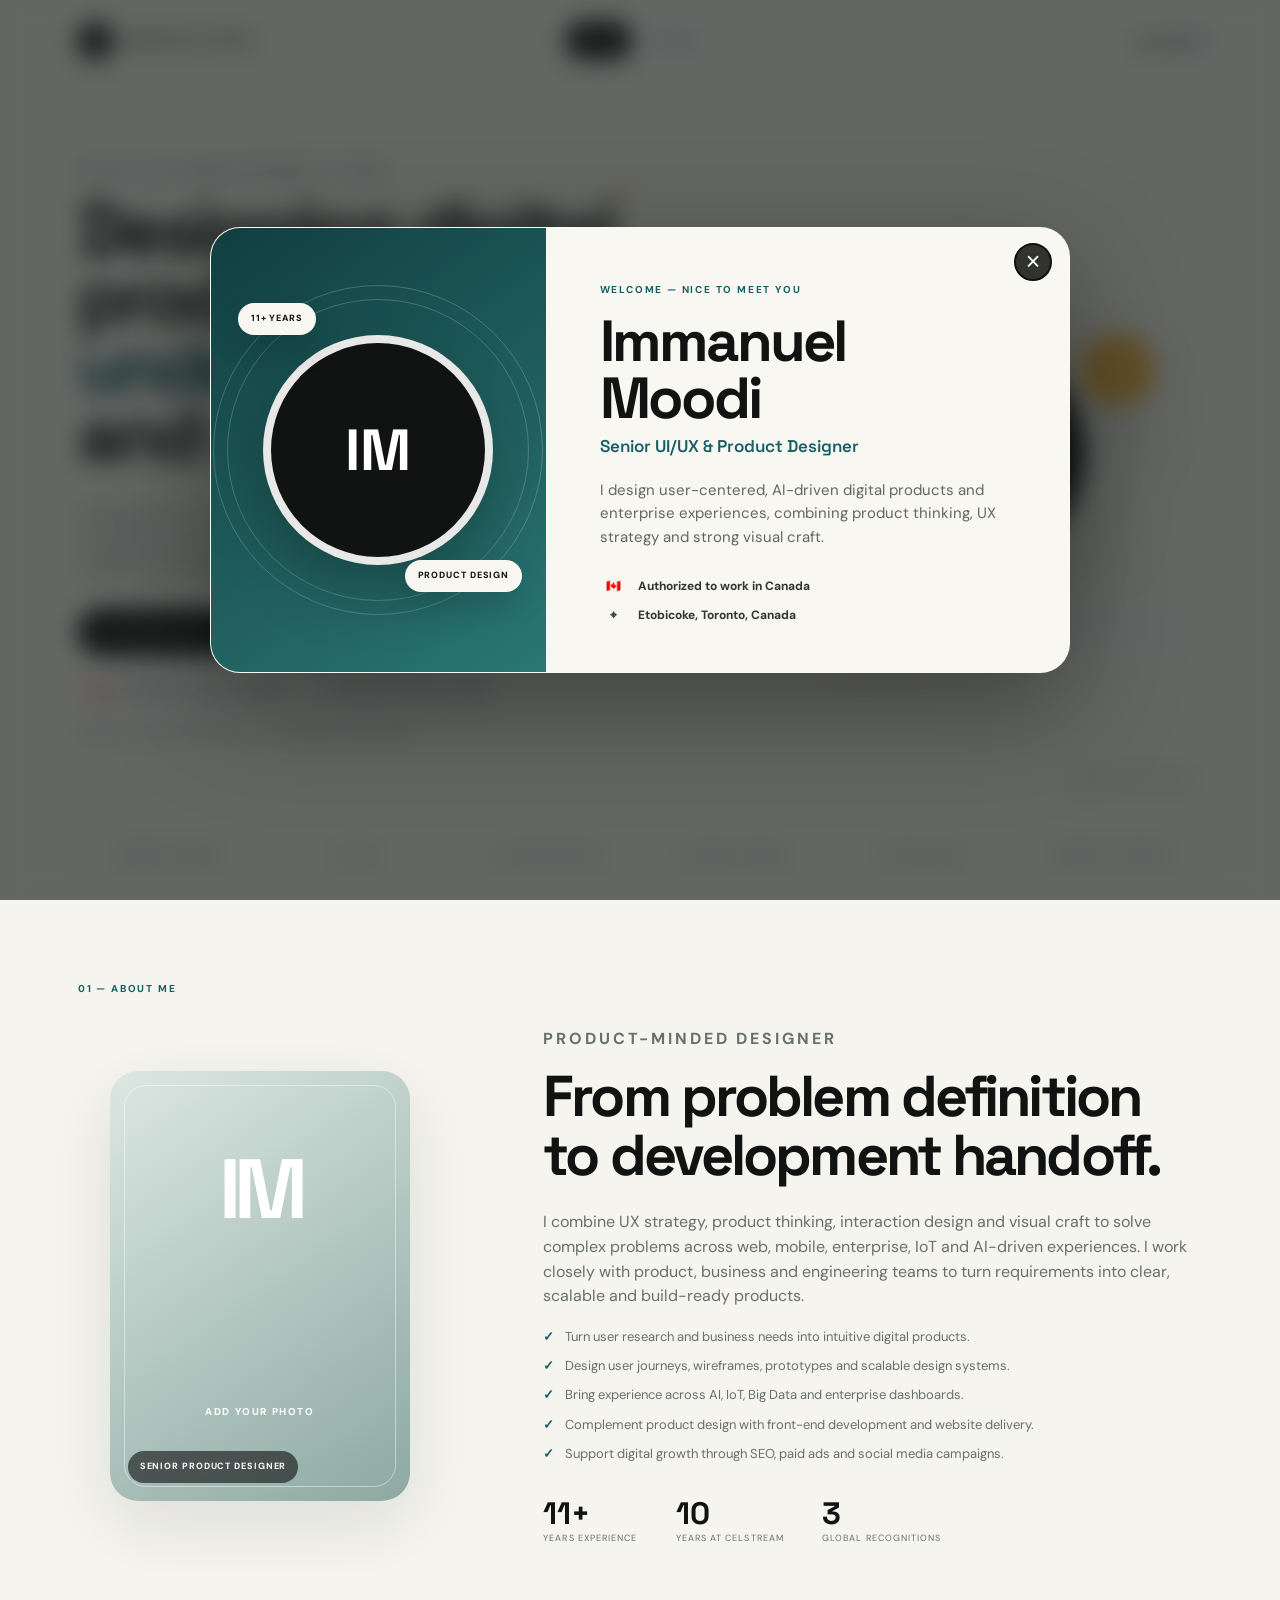
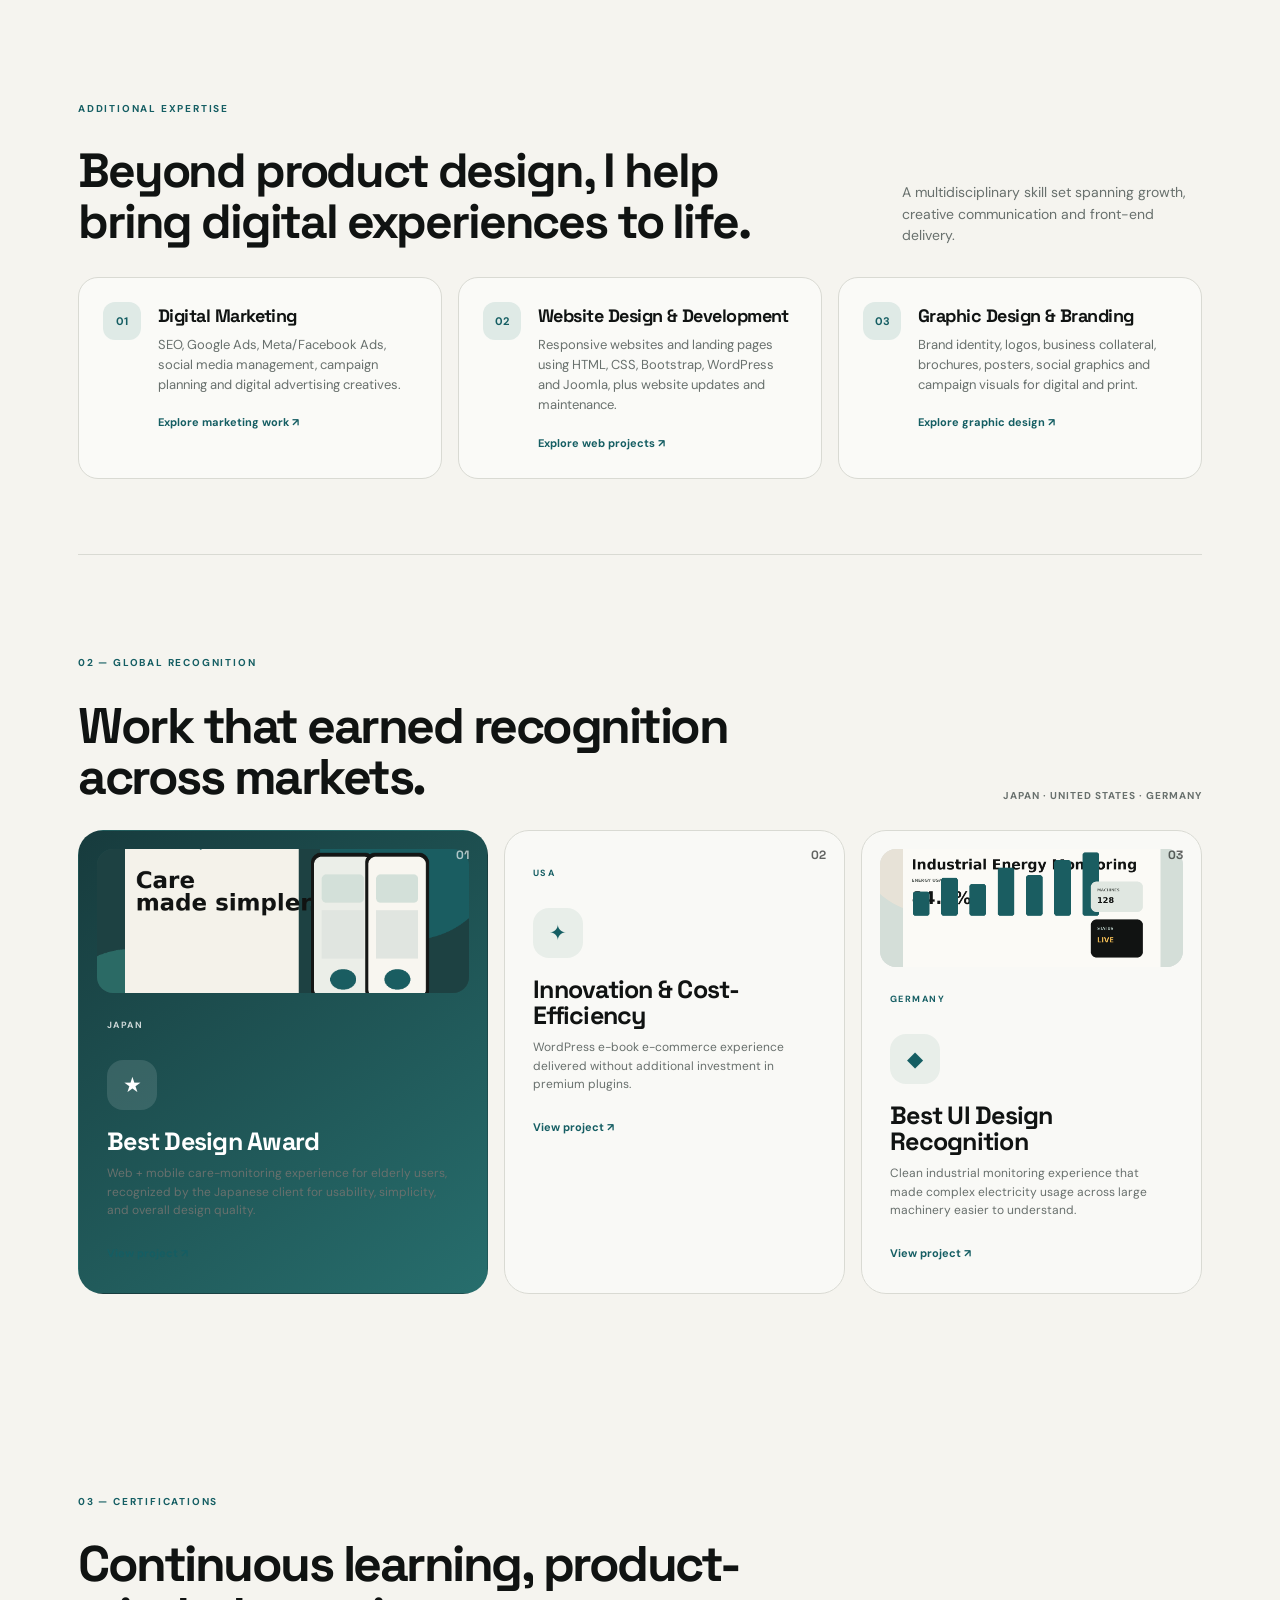
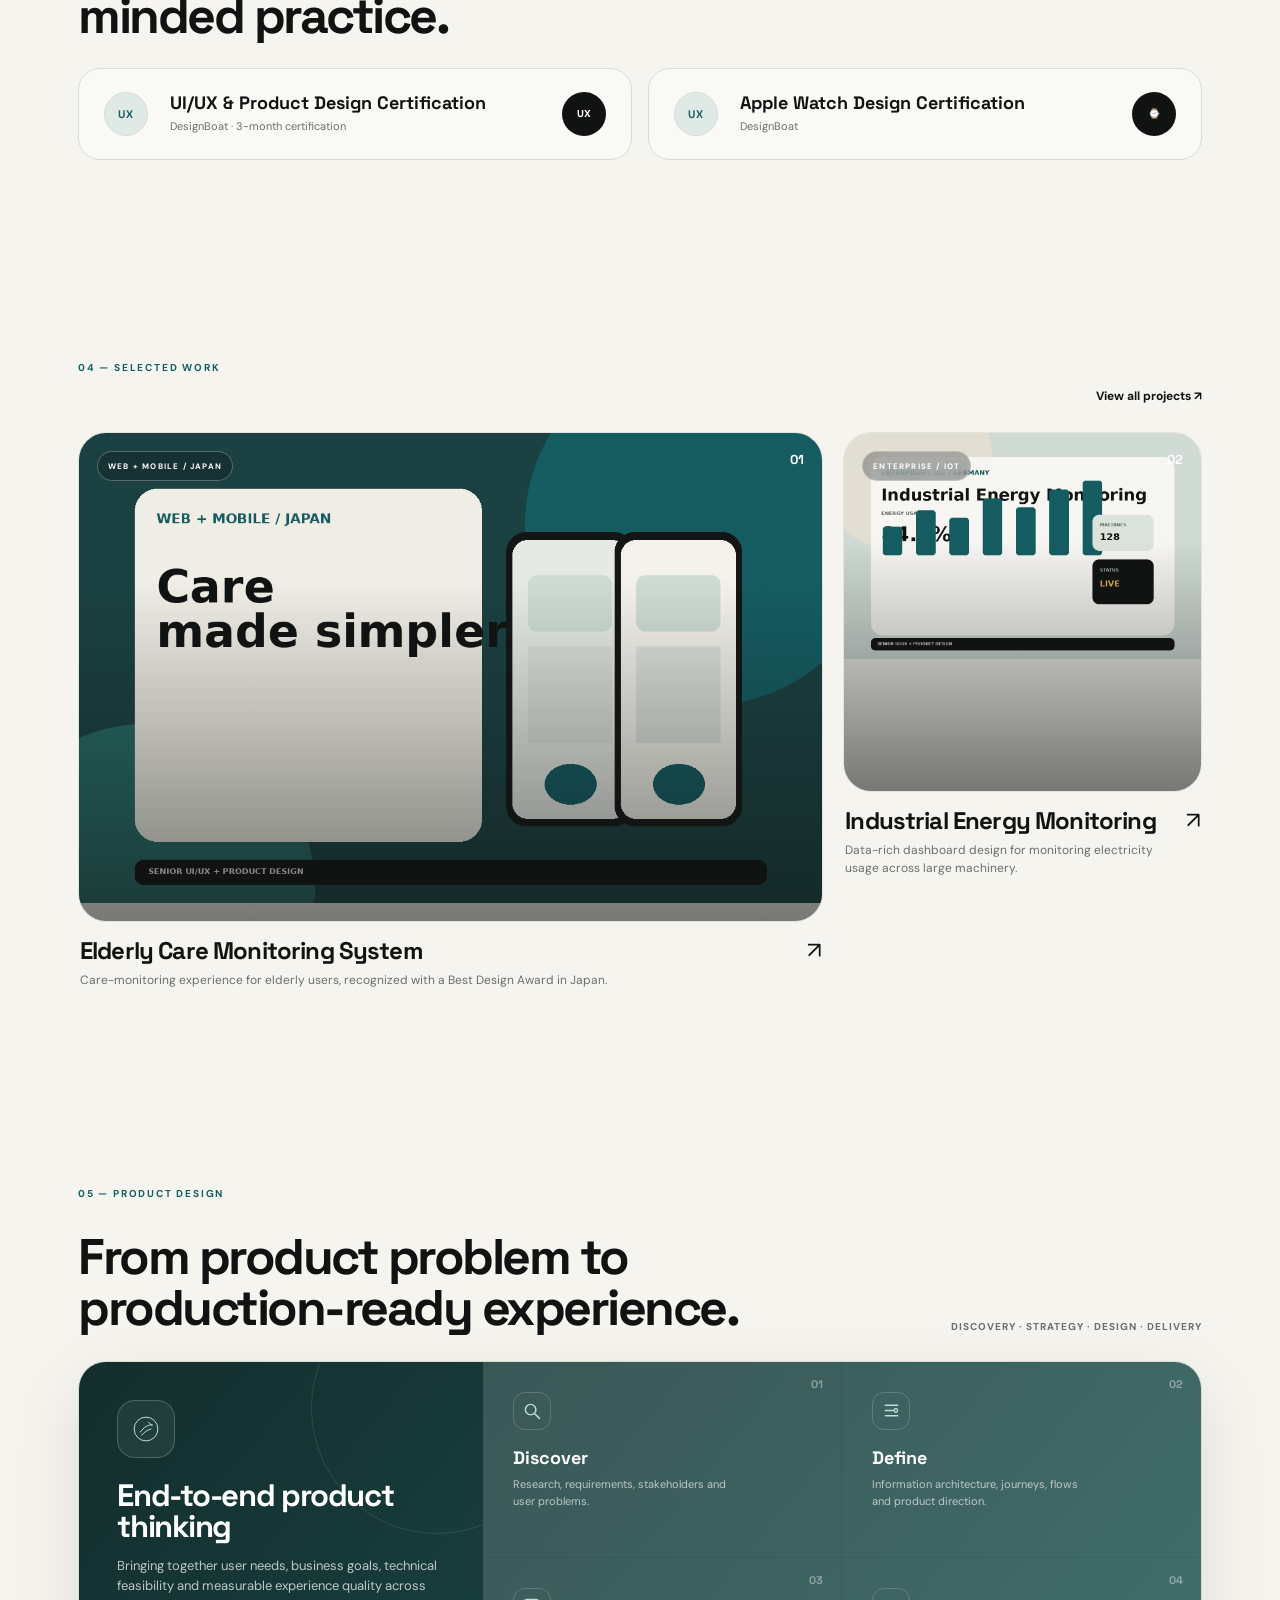
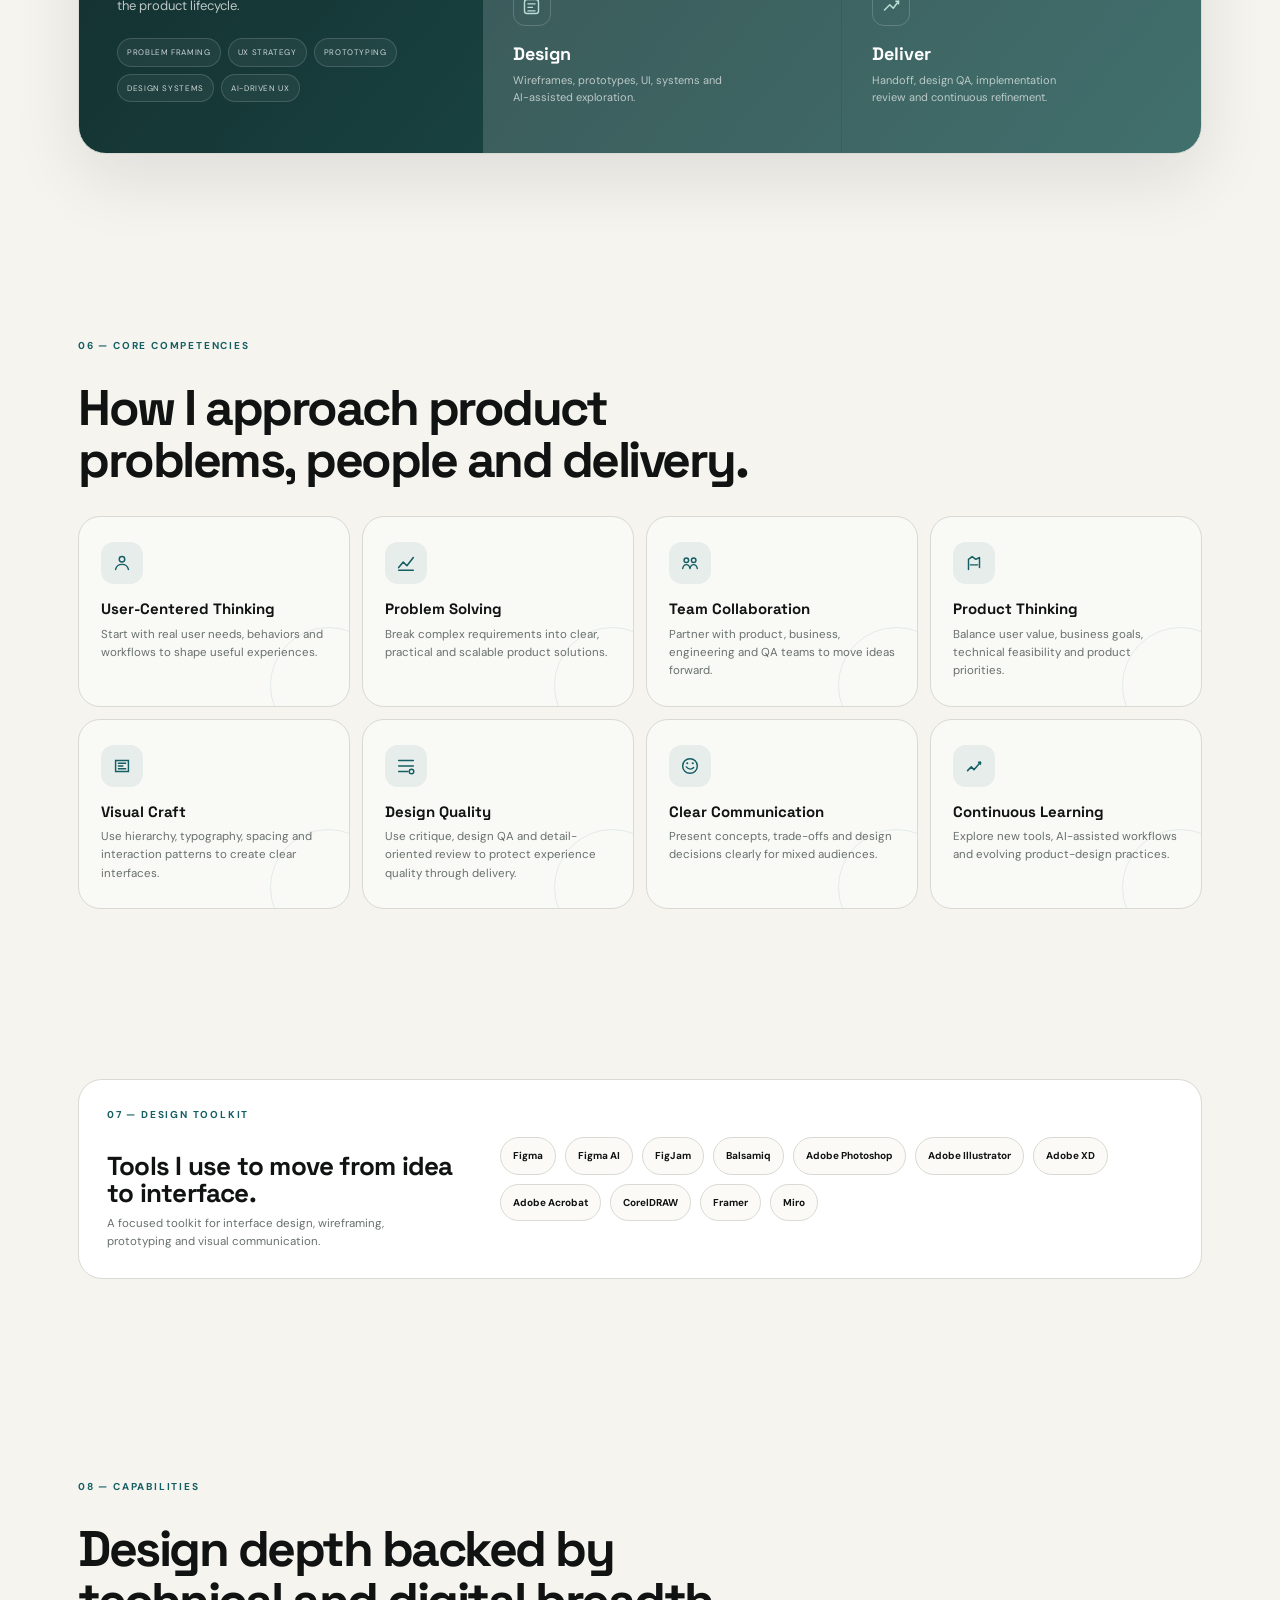
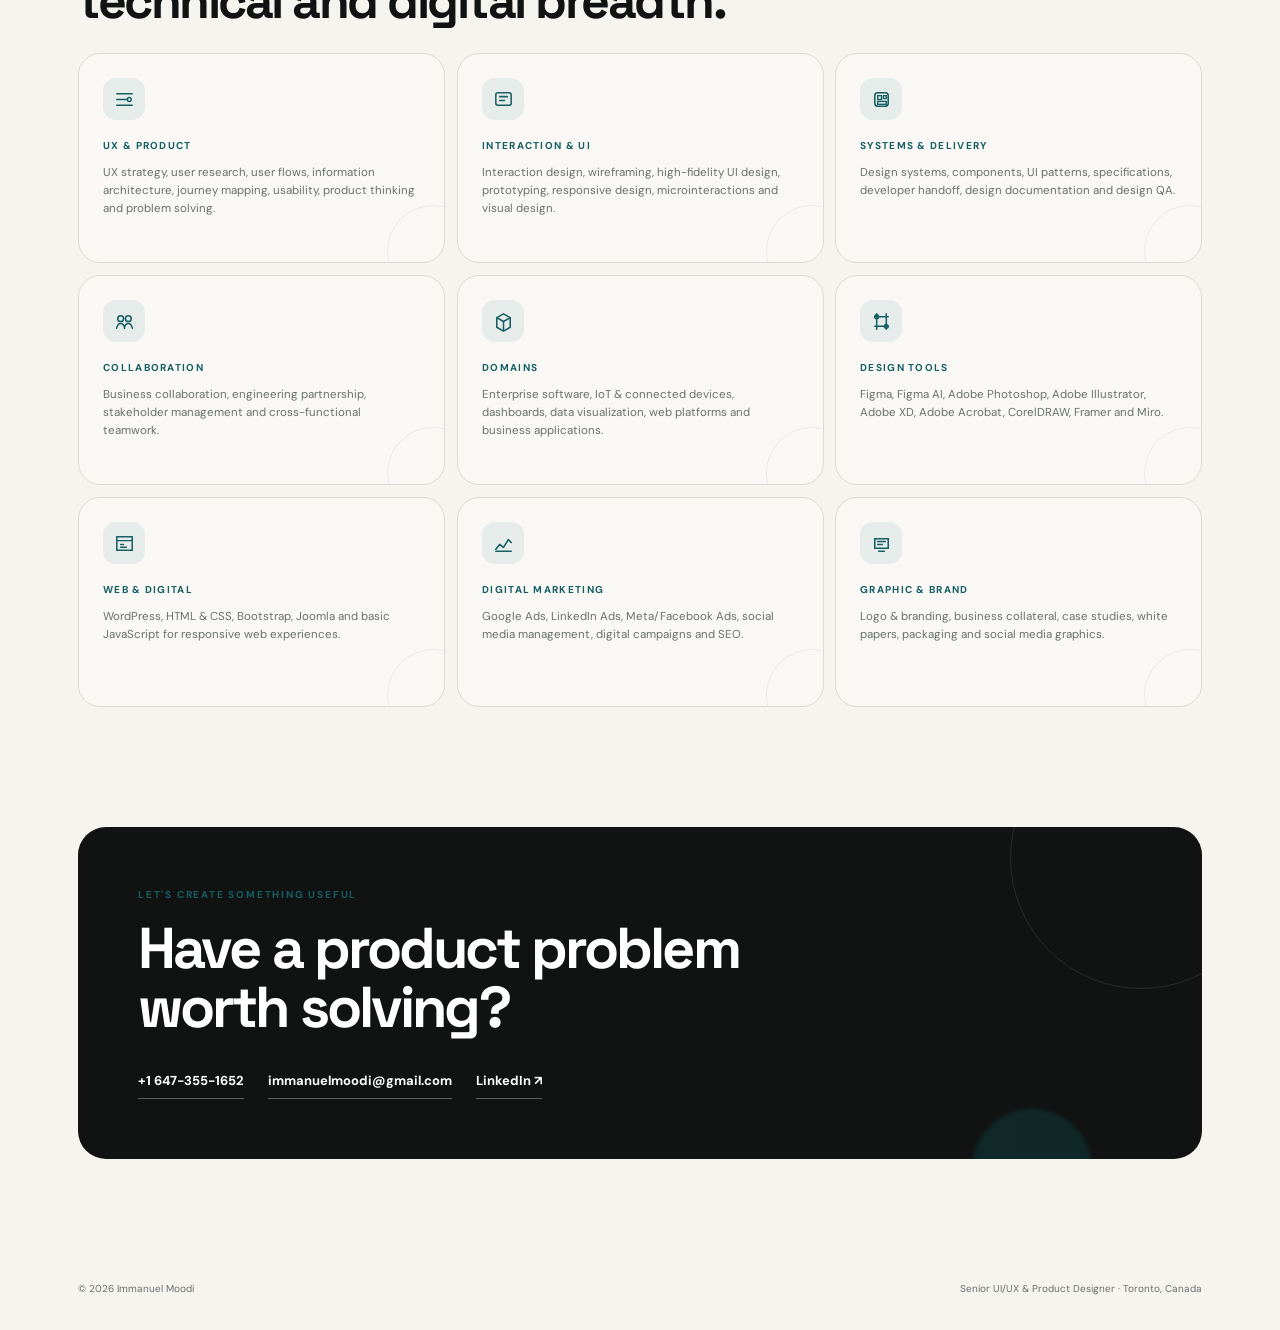
==== commit 84282a50: "Add files via upload" ====
--- a/index.html
+++ b/index.html
@@ -18,7 +18,7 @@
       <div class="welcome-orbit orbit-a"></div>
       <div class="welcome-orbit orbit-b"></div>
       <div class="welcome-photo">
-        <img src="assets/profile.jpg" alt="Immanuel Moodi" onerror="this.style.display='none'; this.nextElementSibling.style.display='grid';">
+        <img src="assets/intropic.jpg" alt="Immanuel Moodi" onerror="this.style.display='none'; this.nextElementSibling.style.display='grid';">
         <span class="welcome-initials">IM</span>
       </div>
       <span class="welcome-badge badge-one">11+ YEARS</span>
@@ -92,7 +92,7 @@
         <div class="about-visual reveal">
           <div class="portrait-frame">
             <!-- Add your real headshot at assets/profile.jpg to replace the placeholder. -->
-            <img class="profile-photo" src="assets/profile.jpg" alt="Immanuel Moodi professional portrait" onerror="this.style.display='none'; this.nextElementSibling.style.display='grid';">
+            <img class="profile-photo" src="assets/profile.png" alt="Immanuel Moodi professional portrait" onerror="this.style.display='none'; this.nextElementSibling.style.display='grid';">
             <div class="portrait-placeholder" style="display:grid"><strong>IM</strong><span>ADD YOUR PHOTO</span></div>
             <div class="portrait-overlay">SENIOR PRODUCT DESIGNER</div>
           </div>
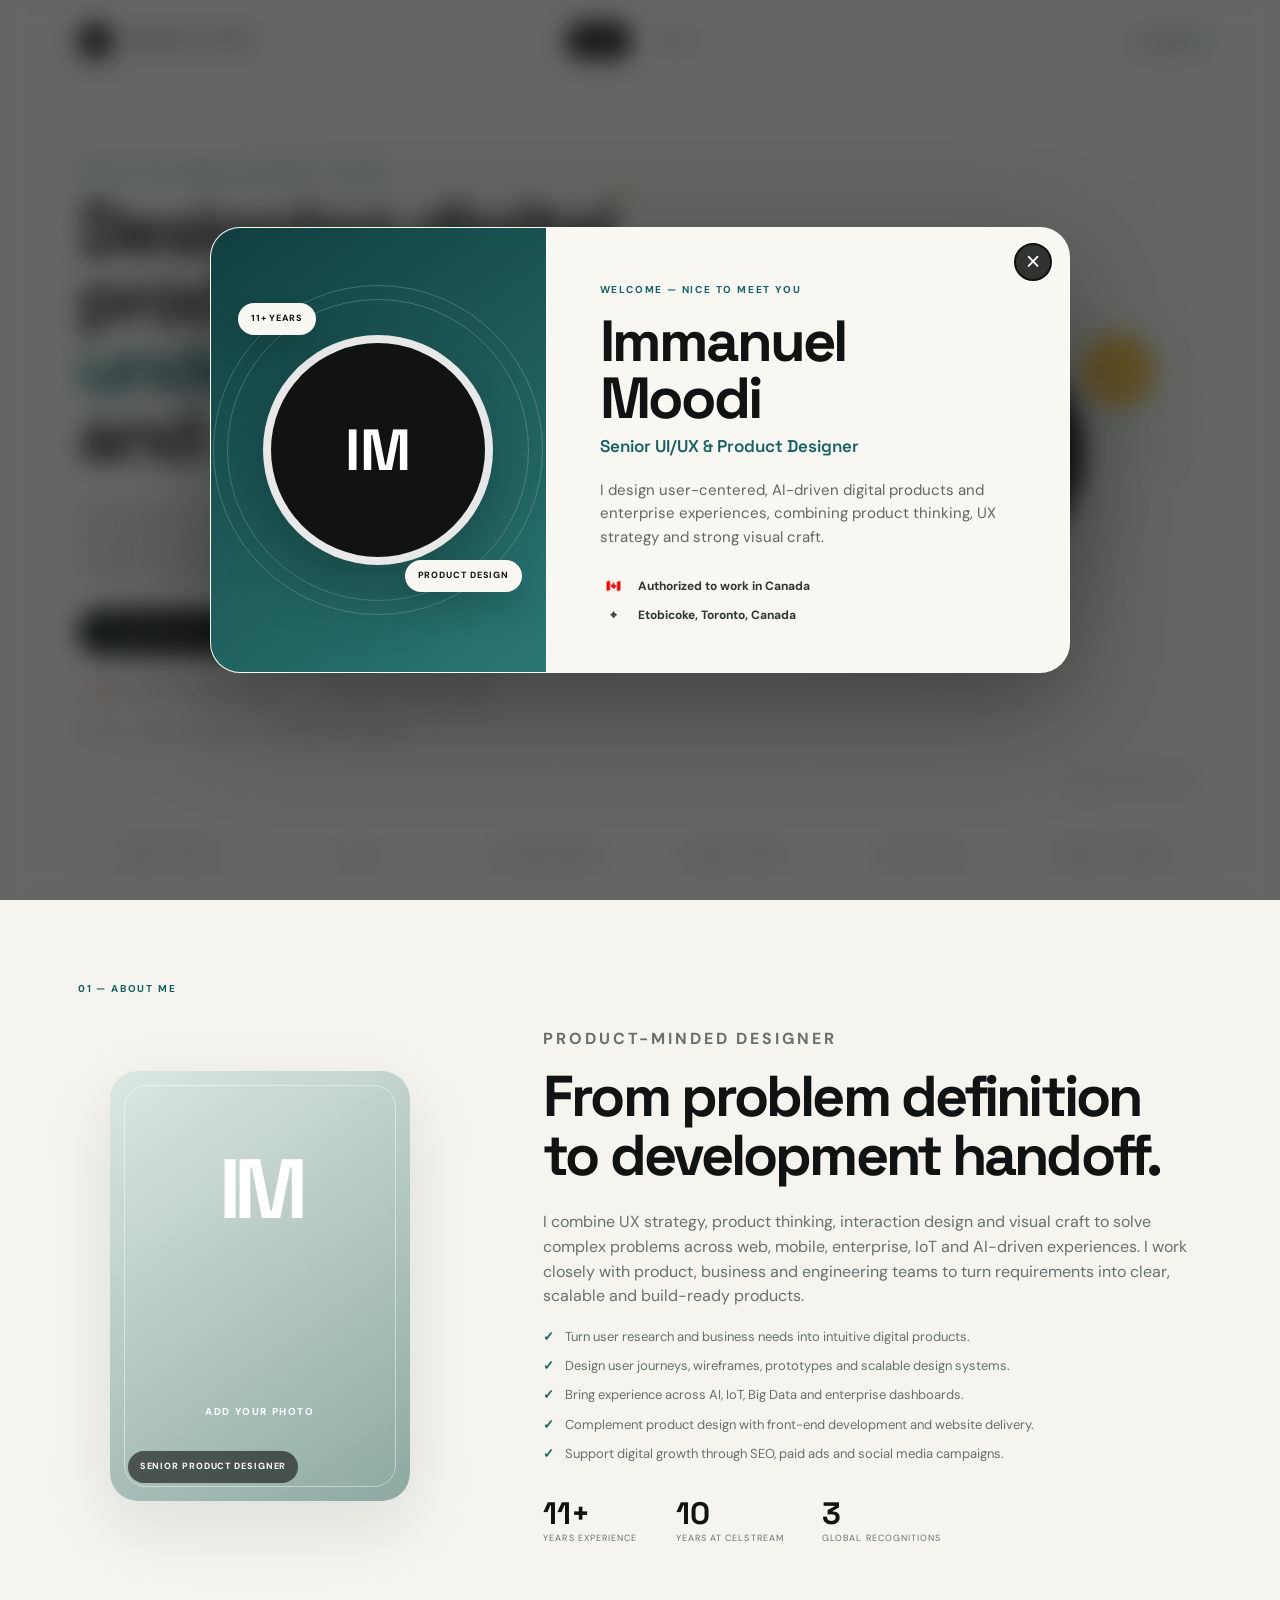
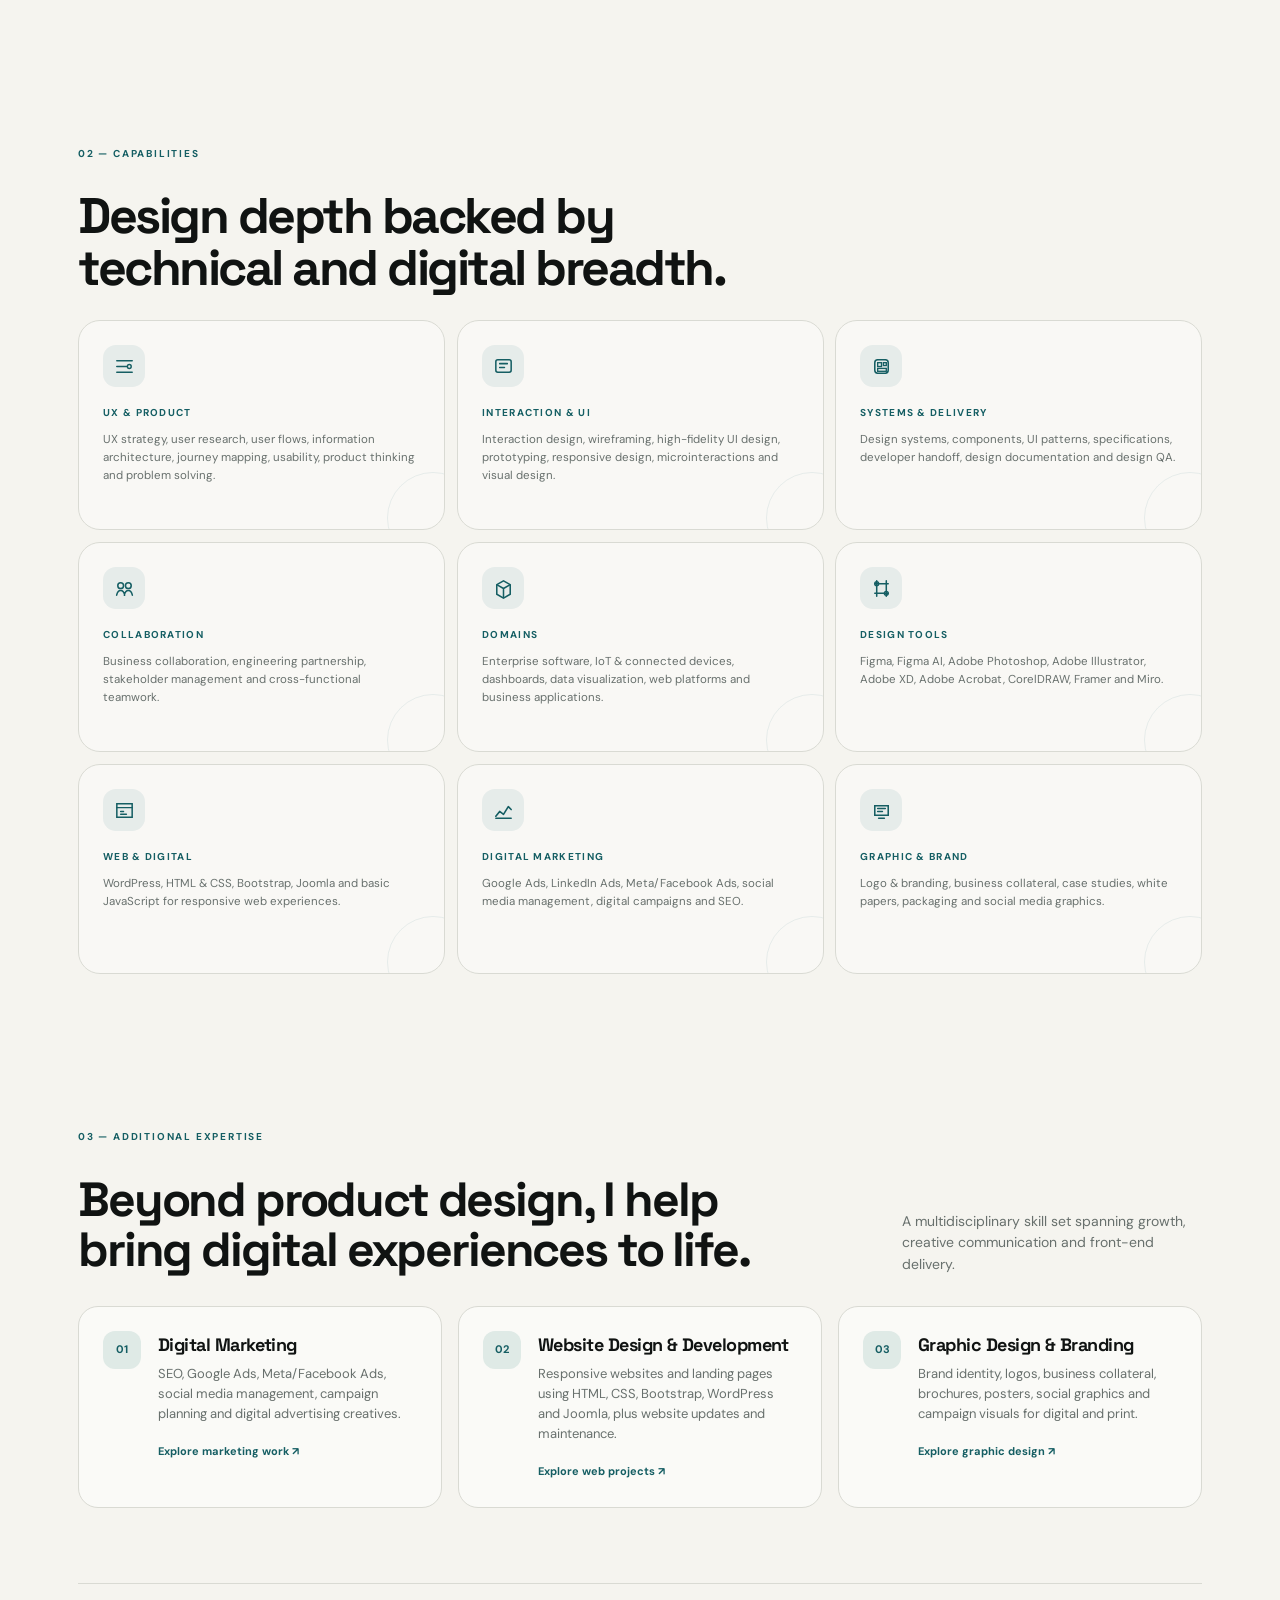
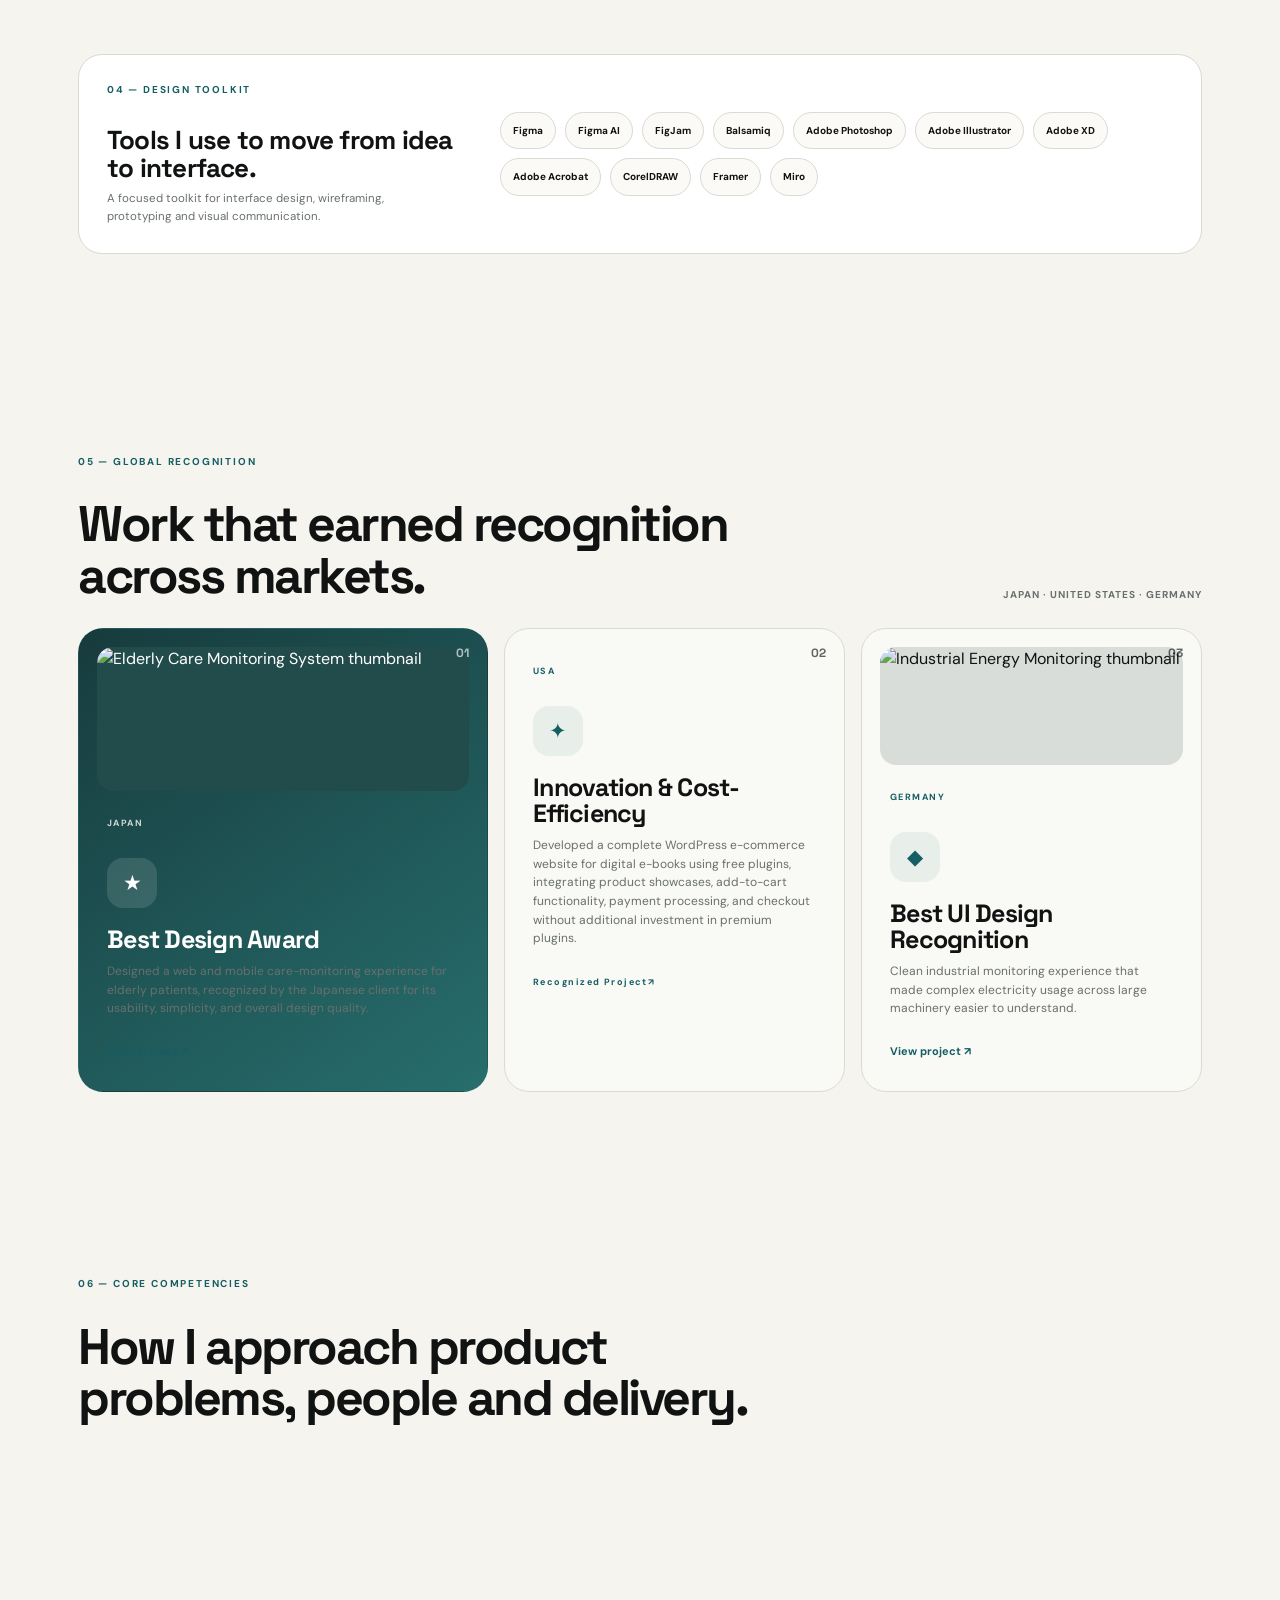
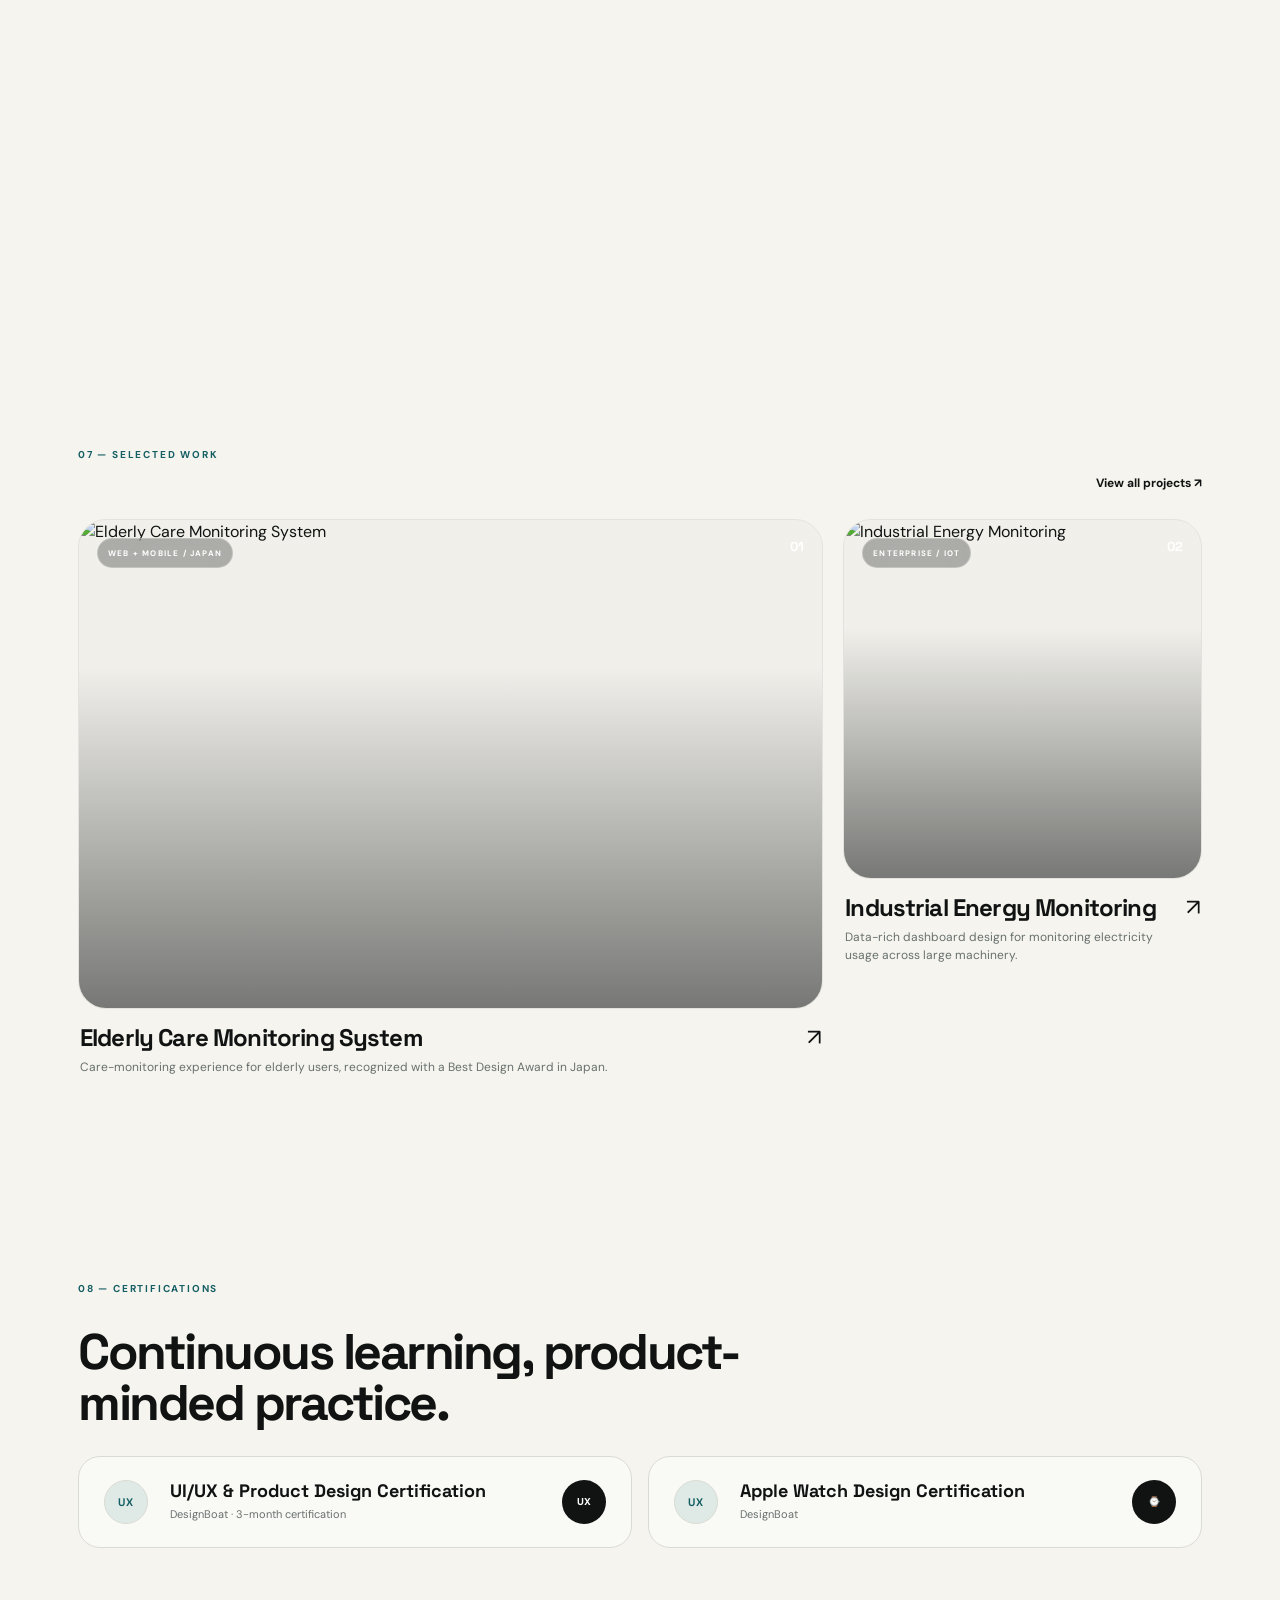
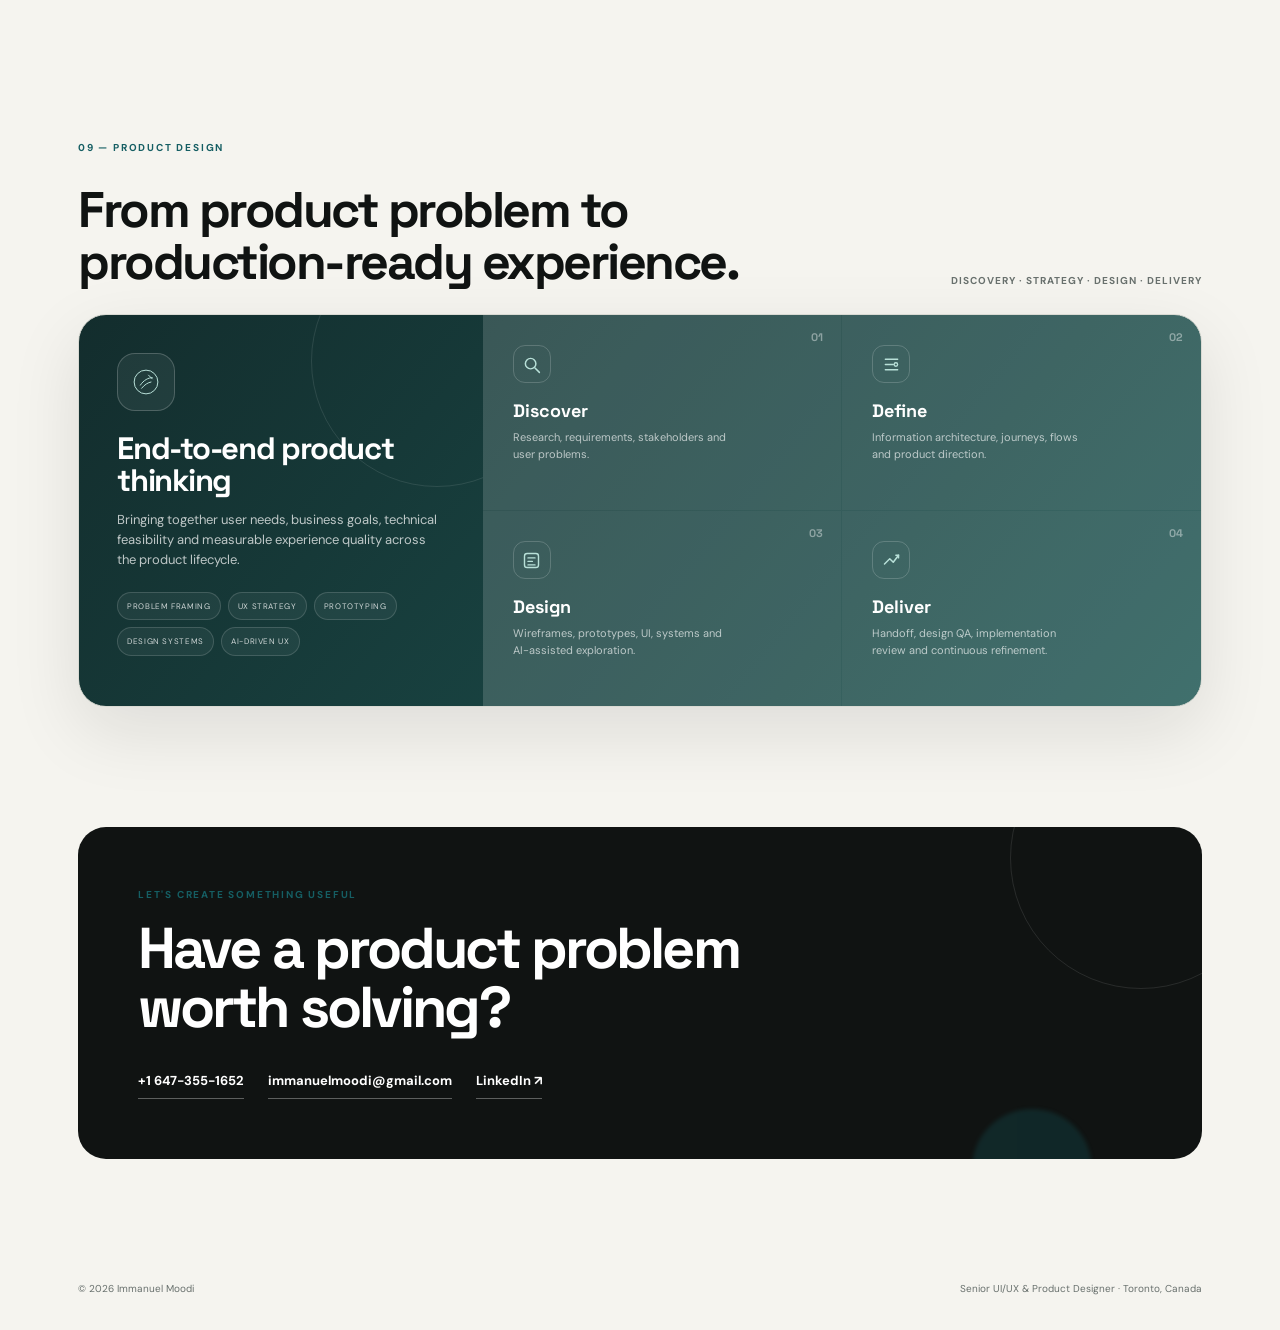
==== commit 754039dd: "Add files via upload" ====
--- a/index.html
+++ b/index.html
@@ -1,253 +1,245 @@
 <!DOCTYPE html>
+
 <html lang="en">
 <head>
-  <meta charset="UTF-8">
-  <meta name="viewport" content="width=device-width, initial-scale=1.0">
-  <meta name="description" content="Immanuel Moodi — Senior UI/UX & Product Designer portfolio.">
-  <title>Immanuel Moodi — Senior UI/UX & Product Designer</title>
-  <link rel="stylesheet" href="style.css">
+<meta charset="utf-8"/>
+<meta name="robots" content="noindex, nofollow, noarchive, nosnippet, noimageindex"/>
+<meta content="width=device-width, initial-scale=1.0" name="viewport"/>
+<meta content="Immanuel Moodi — Senior UI/UX &amp; Product Designer portfolio." name="description"/>
+<title>Immanuel Moodi — Senior UI/UX &amp; Product Designer</title>
+<link href="style.css" rel="stylesheet"/>
 </head>
 <body>
-
 <!-- Welcome / About Modal -->
-<div class="welcome-modal" id="welcomeModal" role="dialog" aria-modal="true" aria-labelledby="welcomeTitle">
-  <div class="welcome-backdrop" data-close-welcome></div>
-  <section class="welcome-card" role="document">
-    <button class="welcome-close" type="button" aria-label="Close introduction" data-close-welcome>×</button>
-    <div class="welcome-visual">
-      <div class="welcome-orbit orbit-a"></div>
-      <div class="welcome-orbit orbit-b"></div>
-      <div class="welcome-photo">
-        <img src="assets/intropic.jpg" alt="Immanuel Moodi" onerror="this.style.display='none'; this.nextElementSibling.style.display='grid';">
-        <span class="welcome-initials">IM</span>
-      </div>
-      <span class="welcome-badge badge-one">11+ YEARS</span>
-      <span class="welcome-badge badge-two">PRODUCT DESIGN</span>
-    </div>
-    <div class="welcome-content">
-      <p class="eyebrow">WELCOME — NICE TO MEET YOU</p>
-      <h2 id="welcomeTitle">Immanuel Moodi</h2>
-      <h3>Senior UI/UX &amp; Product Designer</h3>
-      <p>I design user-centered, AI-driven digital products and enterprise experiences, combining product thinking, UX strategy and strong visual craft.</p>
-      <div class="welcome-meta">
-        <span><b>🇨🇦</b> Authorized to work in Canada</span>
-        <span><b>⌖</b> Etobicoke, Toronto, Canada</span>
-      </div>
-    </div>
-  </section>
-</div>
-
-<div class="cursor-glow" aria-hidden="true"></div>
+<div aria-labelledby="welcomeTitle" aria-modal="true" class="welcome-modal" id="welcomeModal" role="dialog">
+<div class="welcome-backdrop" data-close-welcome=""></div>
+<section class="welcome-card" role="document">
+<button aria-label="Close introduction" class="welcome-close" data-close-welcome="" type="button">×</button>
+<div class="welcome-visual">
+<div class="welcome-orbit orbit-a"></div>
+<div class="welcome-orbit orbit-b"></div>
+<div class="welcome-photo">
+<img alt="Immanuel Moodi" onerror="this.style.display='none'; this.nextElementSibling.style.display='grid';" src="assets/intropic.jpg"/>
+<span class="welcome-initials">IM</span>
+</div>
+<span class="welcome-badge badge-one">11+ YEARS</span>
+<span class="welcome-badge badge-two">PRODUCT DESIGN</span>
+</div>
+<div class="welcome-content">
+<p class="eyebrow">WELCOME — NICE TO MEET YOU</p>
+<h2 id="welcomeTitle">Immanuel Moodi</h2>
+<h3>Senior UI/UX &amp; Product Designer</h3>
+<p>I design user-centered, AI-driven digital products and enterprise experiences, combining product thinking, UX strategy and strong visual craft.</p>
+<div class="welcome-meta">
+<span><b>🇨🇦</b> Authorized to work in Canada</span>
+<span><b>⌖</b> Etobicoke, Toronto, Canada</span>
+</div>
+</div>
+</section>
+</div>
+<div aria-hidden="true" class="cursor-glow"></div>
 <div class="site-shell">
-  <header class="nav">
-    <a class="brand" href="index.html"><span class="brand-mark">IM</span><span>IMMANUEL MOODI</span></a>
-    <nav class="menu" aria-label="Primary navigation">
-      <a class="active" href="index.html">Home</a>
-      <a href="projects.html">Projects</a>
-    </nav>
-    <a class="nav-cta" href="#contact">Let's talk <span>↗</span></a>
-  </header>
-
-  <main>
-    <section class="hero">
-
+<header class="nav">
+<a class="brand" href="index.html"><span class="brand-mark">IM</span><span>IMMANUEL MOODI</span></a>
+<nav aria-label="Primary navigation" class="menu">
+<a class="active" href="index.html">Home</a>
+<a href="projects.html">Projects</a>
+</nav>
+<a class="nav-cta" href="#contact">Let's talk <span>↗</span></a>
+</header>
+<main>
+<section class="hero">
 <div class="hero-decor decor-dot"></div>
 <div class="hero-decor decor-ring"></div>
 <div class="hero-decor decor-pill">DESIGN • THINK • BUILD</div>
-
-      <div class="reveal hero-copy">
-        <p class="eyebrow">SENIOR UI/UX &amp; PRODUCT DESIGNER · 11+ YEARS</p>
-        <h1>Designing digital products people <em>understand,</em> use and remember.</h1>
-        <p class="hero-text">Creating user-centered, AI-driven experiences across web, mobile and enterprise products—turning complex business requirements into simple, scalable and engaging product experiences.</p>
-        <div class="hero-actions">
-          <a class="button dark" href="projects.html">View selected work <span>↗</span></a>
-          <!-- Replace the placeholder URL below with your external graphic-design portfolio. -->
-          <a class="button accent" href="https://example.com/" target="_blank" rel="noopener">Graphic Design Portfolio <span>↗</span></a>
-          <a class="button light" href="#about">About me</a>
-        </div>
-        <div class="hero-status" aria-label="Work authorization and location">
-          <span><b>🇨🇦</b> Authorized to work in Canada</span>
-          <span><b>⌖</b> Etobicoke, Toronto, Canada</span>
-        </div>
-        <div class="hero-meta">
-          <span>Figma · AI · Product Thinking</span><span>UX · Product · Enterprise</span>
-        </div>
-      </div>
-      <div class="hero-visual reveal delay-2" aria-hidden="true">
-        <div class="orbit orbit-outer"></div>
-        <div class="orbit orbit-inner"></div>
-        <div class="orb orb-a"></div><div class="orb orb-b"></div><div class="orb orb-c"></div>
-        <div class="core"><div><strong>11+</strong><span>YEARS<br>DESIGNING</span></div></div>
-        <div class="core-badge">PRODUCT · UX · UI · AI</div>
-      </div>
-    </section>
-
-    <div class="ticker" aria-label="Core capabilities">
-      <span>PRODUCT DESIGN</span><span>UI / UX</span><span>AI-DRIVEN DESIGN</span><span>DESIGN SYSTEMS</span><span>PROTOTYPING</span><span>PRODUCT THINKING</span>
-    </div>
-
-    <section class="section" id="about">
-      <div class="section-label">01 — ABOUT ME</div>
-      <div class="about-grid">
-        <div class="about-visual reveal">
-          <div class="portrait-frame">
-            <!-- Add your real headshot at assets/profile.jpg to replace the placeholder. -->
-            <img class="profile-photo" src="assets/profile.png" alt="Immanuel Moodi professional portrait" onerror="this.style.display='none'; this.nextElementSibling.style.display='grid';">
-            <div class="portrait-placeholder" style="display:grid"><strong>IM</strong><span>ADD YOUR PHOTO</span></div>
-            <div class="portrait-overlay">SENIOR PRODUCT DESIGNER</div>
-          </div>
-        </div>
-        <div class="about-copy reveal delay-1">
-          <p class="eyebrow">PRODUCT-MINDED DESIGNER</p>
-          <h2>From problem definition to development handoff.</h2>
-          <p>I combine UX strategy, product thinking, interaction design and visual craft to solve complex problems across web, mobile, enterprise, IoT and AI-driven experiences. I work closely with product, business and engineering teams to turn requirements into clear, scalable and build-ready products.</p>
-          <ul class="about-highlights">
-            <li>Turn user research and business needs into intuitive digital products.</li>
-            <li>Design user journeys, wireframes, prototypes and scalable design systems.</li>
-            <li>Bring experience across AI, IoT, Big Data and enterprise dashboards.</li>
-            <li>Complement product design with front-end development and website delivery.</li>
-            <li>Support digital growth through SEO, paid ads and social media campaigns.</li>
-          </ul>
-          <div class="stats"><div><strong>11+</strong><span>Years experience</span></div><div><strong>10</strong><span>Years at Celstream</span></div><div><strong>3</strong><span>Global recognitions</span></div></div>
-        </div>
-      </div>
-    </section>
-
-    <section class="section expertise-strip" id="additional-expertise">
-      <div class="section-head">
-        <div><div class="section-label">ADDITIONAL EXPERTISE</div><h2 class="section-title">Beyond product design, I help bring digital experiences to life.</h2></div>
-        <p class="expertise-intro">A multidisciplinary skill set spanning growth, creative communication and front-end delivery.</p>
-      </div>
-      <div class="expertise-grid">
-        <article class="expertise-card"><span class="expertise-number">01</span><div><h3>Digital Marketing</h3><p>SEO, Google Ads, Meta/Facebook Ads, social media management, campaign planning and digital advertising creatives.</p><a href="projects.html?category=marketing" class="text-link">Explore marketing work ↗</a></div></article>
-        <article class="expertise-card"><span class="expertise-number">02</span><div><h3>Website Design &amp; Development</h3><p>Responsive websites and landing pages using HTML, CSS, Bootstrap, WordPress and Joomla, plus website updates and maintenance.</p><a href="projects.html?category=web" class="text-link">Explore web projects ↗</a></div></article>
-        <article class="expertise-card"><span class="expertise-number">03</span><div><h3>Graphic Design &amp; Branding</h3><p>Brand identity, logos, business collateral, brochures, posters, social graphics and campaign visuals for digital and print.</p><a href="projects.html?category=graphic" class="text-link">Explore graphic design ↗</a></div></article>
-      </div>
-    </section>
-
-    <section class="section recognition-section">
-      <div class="section-head">
-        <div><div class="section-label">02 — GLOBAL RECOGNITION</div><h2 class="section-title">Work that earned recognition across markets.</h2></div>
-        <div class="recognition-note">Japan · United States · Germany</div>
-      </div>
-      <div class="recognition-grid">
-        <article class="recognition-card featured-recognize reveal">
-          <div class="recognition-thumb"><img src="assets/thumbs/elderly-care-monitoring.png" alt="Elderly Care Monitoring System thumbnail"></div>
-          <span class="recognition-number">01</span><span class="recognition-country">JAPAN</span>
-          <div class="recognition-icon">★</div>
-          <h3>Best Design Award</h3>
-          <p>Web + mobile care-monitoring experience for elderly users, recognized by the Japanese client for usability, simplicity, and overall design quality.</p>
-          <a href="projects.html#elderly-care-monitoring">View project ↗</a>
-        </article>
-        <article class="recognition-card reveal delay-1">
-          <span class="recognition-number">02</span><span class="recognition-country">USA</span>
-          <div class="recognition-icon">✦</div>
-          <h3>Innovation &amp; Cost-Efficiency</h3>
-          <p>WordPress e-book e-commerce experience delivered without additional investment in premium plugins.</p>
-          <a href="projects.html#ebook-ecommerce">View project ↗</a>
-        </article>
-        <article class="recognition-card reveal delay-2">
-          <div class="recognition-thumb"><img src="assets/thumbs/industrial-energy-monitoring.png" alt="Industrial Energy Monitoring thumbnail"></div>
-          <span class="recognition-number">03</span><span class="recognition-country">GERMANY</span>
-          <div class="recognition-icon">◆</div>
-          <h3>Best UI Design Recognition</h3>
-          <p>Clean industrial monitoring experience that made complex electricity usage across large machinery easier to understand.</p>
-          <a href="projects.html#industrial-energy-monitoring">View project ↗</a>
-        </article>
-      </div>
-    </section>
-
-    <section class="section certification-section">
-      <div class="section-head">
-        <div><div class="section-label">03 — CERTIFICATIONS</div><h2 class="section-title">Continuous learning, product-minded practice.</h2></div>
-      </div>
-      <div class="cert-grid">
-        <article class="cert-card reveal"><div class="cert-seal">UX</div><div><h3>UI/UX &amp; Product Design Certification</h3><p>DesignBoat · 3-month certification</p></div><span class="cert-mark">UX</span></article>
-        <article class="cert-card reveal delay-1"><div class="cert-seal">UX</div><div><h3>Apple Watch Design Certification</h3><p>DesignBoat</p></div><span class="cert-mark">⌚</span></article>
-      </div>
-    </section>
-
-    <section class="section">
-      <div class="section-head"><div class="section-label">04 — SELECTED WORK</div><a class="text-link" href="projects.html">View all projects ↗</a></div>
-      <div class="featured-grid">
-        <a class="work-card large reveal" href="projects.html#elderly-care-monitoring"><div class="work-art"><img src="assets/thumbs/elderly-care-monitoring.png" alt="Elderly Care Monitoring System"><div class="work-overlay"></div><div class="work-badge">WEB + MOBILE / JAPAN</div><div class="work-index">01</div></div><div class="work-copy"><div><h3>Elderly Care Monitoring System</h3><p>Care-monitoring experience for elderly users, recognized with a Best Design Award in Japan.</p></div><span class="work-arrow">↗</span></div></a>
-        <a class="work-card reveal delay-1" href="projects.html#industrial-energy-monitoring"><div class="work-art"><img src="assets/thumbs/industrial-energy-monitoring.png" alt="Industrial Energy Monitoring"><div class="work-overlay"></div><div class="work-badge">ENTERPRISE / IOT</div><div class="work-index">02</div></div><div class="work-copy"><div><h3>Industrial Energy Monitoring</h3><p>Data-rich dashboard design for monitoring electricity usage across large machinery.</p></div><span class="work-arrow">↗</span></div></a>
-      </div>
-    </section>
-
-    <section class="section product-design-highlight">
-      <div class="section-head">
-        <div>
-          <div class="section-label">05 — PRODUCT DESIGN</div>
-          <h2 class="section-title">From product problem to production-ready experience.</h2>
-        </div>
-        <div class="recognition-note">Discovery · Strategy · Design · Delivery</div>
-      </div>
-      <div class="product-design-panel">
-        <div class="product-design-intro">
-          <div class="product-icon-shell">
-            <svg viewBox="0 0 48 48" aria-hidden="true"><circle cx="24" cy="24" r="19" fill="none" stroke="currentColor" stroke-width="1.6"/><path d="M15 29c5-8 13-12 19-12M17 34c5-6 10-9 15-10M28 13l6 6" fill="none" stroke="currentColor" stroke-width="1.6" stroke-linecap="round"/></svg>
-          </div>
-          <h3>End-to-end product thinking</h3>
-          <p>Bringing together user needs, business goals, technical feasibility and measurable experience quality across the product lifecycle.</p>
-          <div class="product-tags"><span>Problem framing</span><span>UX strategy</span><span>Prototyping</span><span>Design systems</span><span>AI-driven UX</span></div>
-        </div>
-        <div class="product-steps">
-          <article class="product-step reveal"><span class="step-number">01</span><div class="step-icon"><svg viewBox="0 0 24 24"><circle cx="11" cy="11" r="6" fill="none" stroke="currentColor" stroke-width="1.7"/><path d="M16 16l5 5" stroke="currentColor" stroke-width="1.7" stroke-linecap="round"/></svg></div><h4>Discover</h4><p>Research, requirements, stakeholders and user problems.</p></article>
-          <article class="product-step reveal delay-1"><span class="step-number">02</span><div class="step-icon"><svg viewBox="0 0 24 24"><path d="M5 6h14M5 12h9M5 18h14" stroke="currentColor" stroke-width="1.7" stroke-linecap="round"/><circle cx="17" cy="12" r="2" fill="none" stroke="currentColor" stroke-width="1.5"/></svg></div><h4>Define</h4><p>Information architecture, journeys, flows and product direction.</p></article>
-          <article class="product-step reveal delay-2"><span class="step-number">03</span><div class="step-icon"><svg viewBox="0 0 24 24"><rect x="4" y="4" width="16" height="16" rx="3" fill="none" stroke="currentColor" stroke-width="1.6"/><path d="M8 9h8M8 13h5M8 17h8" stroke="currentColor" stroke-width="1.6" stroke-linecap="round"/></svg></div><h4>Design</h4><p>Wireframes, prototypes, UI, systems and AI-assisted exploration.</p></article>
-          <article class="product-step reveal delay-3"><span class="step-number">04</span><div class="step-icon"><svg viewBox="0 0 24 24"><path d="M4 16l6-6 4 4 6-8" fill="none" stroke="currentColor" stroke-width="1.7" stroke-linecap="round" stroke-linejoin="round"/><path d="M17 6h3v3" fill="none" stroke="currentColor" stroke-width="1.7" stroke-linecap="round"/></svg></div><h4>Deliver</h4><p>Handoff, design QA, implementation review and continuous refinement.</p></article>
-        </div>
-      </div>
-    </section>
-
-    <section class="section competencies-section">
-      <div class="section-head">
-        <div><div class="section-label">06 — CORE COMPETENCIES</div><h2 class="section-title">How I approach product problems, people and delivery.</h2></div>
-      </div>
-      <div class="competency-grid">
-        <article class="competency-card reveal"><div class="competency-icon"><svg viewBox="0 0 24 24"><circle cx="12" cy="8" r="3" fill="none" stroke="currentColor" stroke-width="1.6"/><path d="M5 19c.8-3.7 3.2-5.5 7-5.5s6.2 1.8 7 5.5" fill="none" stroke="currentColor" stroke-width="1.6" stroke-linecap="round"/></svg></div><h3>User-Centered Thinking</h3><p>Start with real user needs, behaviors and workflows to shape useful experiences.</p></article>
-        <article class="competency-card reveal delay-1"><div class="competency-icon"><svg viewBox="0 0 24 24"><path d="M4 17l5-6 4 4 7-9" fill="none" stroke="currentColor" stroke-width="1.7" stroke-linecap="round" stroke-linejoin="round"/><path d="M4 20h16" stroke="currentColor" stroke-width="1.6" stroke-linecap="round"/></svg></div><h3>Problem Solving</h3><p>Break complex requirements into clear, practical and scalable product solutions.</p></article>
-        <article class="competency-card reveal delay-2"><div class="competency-icon"><svg viewBox="0 0 24 24"><circle cx="8" cy="9" r="2.5" fill="none" stroke="currentColor" stroke-width="1.6"/><circle cx="16" cy="9" r="2.5" fill="none" stroke="currentColor" stroke-width="1.6"/><path d="M4 18c.7-2.8 2.1-4.2 4-4.2s3.3 1.4 4 4.2M12 18c.7-2.8 2.1-4.2 4-4.2s3.3 1.4 4 4.2" fill="none" stroke="currentColor" stroke-width="1.5" stroke-linecap="round"/></svg></div><h3>Team Collaboration</h3><p>Partner with product, business, engineering and QA teams to move ideas forward.</p></article>
-        <article class="competency-card reveal delay-3"><div class="competency-icon"><svg viewBox="0 0 24 24"><path d="M6 19V8M6 8l4-3 4 3 4-2v11" fill="none" stroke="currentColor" stroke-width="1.6" stroke-linecap="round" stroke-linejoin="round"/><path d="M8 14h8" stroke="currentColor" stroke-width="1.5" stroke-linecap="round"/></svg></div><h3>Product Thinking</h3><p>Balance user value, business goals, technical feasibility and product priorities.</p></article>
-        <article class="competency-card reveal"><div class="competency-icon"><svg viewBox="0 0 24 24"><path d="M5 18V6h14v12H5Z" fill="none" stroke="currentColor" stroke-width="1.6"/><path d="M8 9h8M8 12h5M8 15h8" stroke="currentColor" stroke-width="1.5" stroke-linecap="round"/></svg></div><h3>Visual Craft</h3><p>Use hierarchy, typography, spacing and interaction patterns to create clear interfaces.</p></article>
-        <article class="competency-card reveal delay-1"><div class="competency-icon"><svg viewBox="0 0 24 24"><path d="M4 6h16M4 12h16M4 18h10" stroke="currentColor" stroke-width="1.6" stroke-linecap="round"/><circle cx="18" cy="18" r="2.5" fill="none" stroke="currentColor" stroke-width="1.6"/></svg></div><h3>Design Quality</h3><p>Use critique, design QA and detail-oriented review to protect experience quality through delivery.</p></article>
-        <article class="competency-card reveal delay-2"><div class="competency-icon"><svg viewBox="0 0 24 24"><circle cx="12" cy="12" r="8" fill="none" stroke="currentColor" stroke-width="1.6"/><path d="M8 13c1.2 1.6 2.7 2.4 4.5 2.4 1.5 0 2.6-.6 3.5-1.7" fill="none" stroke="currentColor" stroke-width="1.6" stroke-linecap="round"/><path d="M9 9h.01M15 9h.01" stroke="currentColor" stroke-width="2.3" stroke-linecap="round"/></svg></div><h3>Clear Communication</h3><p>Present concepts, trade-offs and design decisions clearly for mixed audiences.</p></article>
-        <article class="competency-card reveal delay-3"><div class="competency-icon"><svg viewBox="0 0 24 24"><path d="M5 17l4-4 3 3 7-8" fill="none" stroke="currentColor" stroke-width="1.7" stroke-linecap="round" stroke-linejoin="round"/><path d="M17 8h2v2" fill="none" stroke="currentColor" stroke-width="1.7" stroke-linecap="round" stroke-linejoin="round"/></svg></div><h3>Continuous Learning</h3><p>Explore new tools, AI-assisted workflows and evolving product-design practices.</p></article>
-      </div>
-    </section>
-
-    <section class="section toolkit-section">
-      <div class="toolkit-wrap reveal">
-        <div class="toolkit-intro"><div class="section-label">07 — DESIGN TOOLKIT</div><h3>Tools I use to move from idea to interface.</h3><p>A focused toolkit for interface design, wireframing, prototyping and visual communication.</p></div>
-        <div class="tool-pills">
-          <span class="tool-pill">Figma</span><span class="tool-pill">Figma AI</span><span class="tool-pill">FigJam</span><span class="tool-pill">Balsamiq</span><span class="tool-pill">Adobe Photoshop</span><span class="tool-pill">Adobe Illustrator</span><span class="tool-pill">Adobe XD</span><span class="tool-pill">Adobe Acrobat</span><span class="tool-pill">CorelDRAW</span><span class="tool-pill">Framer</span><span class="tool-pill">Miro</span>
-        </div>
-      </div>
-    </section>
-
-    <section class="section">
-      <div class="section-head">
-        <div><div class="section-label">08 — CAPABILITIES</div><h2 class="section-title">Design depth backed by technical and digital breadth.</h2></div>
-      </div>
-      <div class="cap-grid cap-grid-final">
-        <article class="cap-card reveal"><div class="cap-icon"><svg viewBox="0 0 24 24"><path d="M4 6h16M4 12h10M4 18h16" stroke="currentColor" stroke-width="1.7" stroke-linecap="round"/><circle cx="17" cy="12" r="2" fill="none" stroke="currentColor" stroke-width="1.5"/></svg></div><h3>UX &amp; PRODUCT</h3><p>UX strategy, user research, user flows, information architecture, journey mapping, usability, product thinking and problem solving.</p></article>
-        <article class="cap-card reveal delay-1"><div class="cap-icon"><svg viewBox="0 0 24 24"><rect x="4" y="5" width="16" height="13" rx="2" fill="none" stroke="currentColor" stroke-width="1.6"/><path d="M8 9h8M8 13h5" stroke="currentColor" stroke-width="1.6" stroke-linecap="round"/></svg></div><h3>INTERACTION &amp; UI</h3><p>Interaction design, wireframing, high-fidelity UI design, prototyping, responsive design, microinteractions and visual design.</p></article>
-        <article class="cap-card reveal delay-2"><div class="cap-icon"><svg viewBox="0 0 24 24"><rect x="5" y="5" width="14" height="14" rx="3" fill="none" stroke="currentColor" stroke-width="1.6"/><rect x="8" y="8" width="4" height="4" fill="none" stroke="currentColor" stroke-width="1.4"/><rect x="14" y="8" width="3" height="3" fill="none" stroke="currentColor" stroke-width="1.4"/><rect x="8" y="14" width="9" height="3" fill="none" stroke="currentColor" stroke-width="1.4"/></svg></div><h3>SYSTEMS &amp; DELIVERY</h3><p>Design systems, components, UI patterns, specifications, developer handoff, design documentation and design QA.</p></article>
-        <article class="cap-card reveal delay-3"><div class="cap-icon"><svg viewBox="0 0 24 24"><circle cx="8" cy="9" r="3" fill="none" stroke="currentColor" stroke-width="1.6"/><circle cx="16" cy="9" r="3" fill="none" stroke="currentColor" stroke-width="1.6"/><path d="M3.8 19c.7-3.2 2.1-4.8 4.2-4.8s3.5 1.6 4.2 4.8M11.8 19c.7-3.2 2.1-4.8 4.2-4.8s3.5 1.6 4.2 4.8" fill="none" stroke="currentColor" stroke-width="1.6" stroke-linecap="round"/></svg></div><h3>COLLABORATION</h3><p>Business collaboration, engineering partnership, stakeholder management and cross-functional teamwork.</p></article>
-        <article class="cap-card reveal"><div class="cap-icon"><svg viewBox="0 0 24 24"><path d="M5 18V8l7-4 7 4v10l-7 4-7-4Z" fill="none" stroke="currentColor" stroke-width="1.6"/><path d="M5 8l7 4 7-4M12 12v10" fill="none" stroke="currentColor" stroke-width="1.6"/></svg></div><h3>DOMAINS</h3><p>Enterprise software, IoT &amp; connected devices, dashboards, data visualization, web platforms and business applications.</p></article>
-        <article class="cap-card reveal delay-1"><div class="cap-icon"><svg viewBox="0 0 24 24"><path d="M5 7h14M7 4v16M17 4v16M5 17h14" fill="none" stroke="currentColor" stroke-width="1.6" stroke-linecap="round"/><circle cx="7" cy="7" r="2" fill="none" stroke="currentColor" stroke-width="1.5"/><circle cx="17" cy="17" r="2" fill="none" stroke="currentColor" stroke-width="1.5"/></svg></div><h3>DESIGN TOOLS</h3><p>Figma, Figma AI, Adobe Photoshop, Adobe Illustrator, Adobe XD, Adobe Acrobat, CorelDRAW, Framer and Miro.</p></article>
-        <article class="cap-card reveal delay-2"><div class="cap-icon"><svg viewBox="0 0 24 24"><path d="M4 5h16v14H4z" fill="none" stroke="currentColor" stroke-width="1.6"/><path d="M4 9h16M8 13h3M8 16h6" stroke="currentColor" stroke-width="1.5" stroke-linecap="round"/></svg></div><h3>WEB &amp; DIGITAL</h3><p>WordPress, HTML &amp; CSS, Bootstrap, Joomla and basic JavaScript for responsive web experiences.</p></article>
-        <article class="cap-card reveal delay-3"><div class="cap-icon"><svg viewBox="0 0 24 24"><path d="M4 18l4-5 4 3 5-8 3 3" fill="none" stroke="currentColor" stroke-width="1.7" stroke-linecap="round" stroke-linejoin="round"/><path d="M4 20h16" stroke="currentColor" stroke-width="1.6" stroke-linecap="round"/></svg></div><h3>DIGITAL MARKETING</h3><p>Google Ads, LinkedIn Ads, Meta/Facebook Ads, social media management, digital campaigns and SEO.</p></article>
-        <article class="cap-card reveal"><div class="cap-icon"><svg viewBox="0 0 24 24"><path d="M5 17V7h14v10H5Z" fill="none" stroke="currentColor" stroke-width="1.6"/><path d="M8 10h8M8 13h5" stroke="currentColor" stroke-width="1.5" stroke-linecap="round"/><path d="M9 20h6" stroke="currentColor" stroke-width="1.6" stroke-linecap="round"/></svg></div><h3>GRAPHIC &amp; BRAND</h3><p>Logo &amp; branding, business collateral, case studies, white papers, packaging and social media graphics.</p></article>
-      </div>
-    </section>
-
-    <section class="contact-wrap" id="contact">
-      <div class="contact-card"><p class="eyebrow">LET'S CREATE SOMETHING USEFUL</p><h2>Have a product problem worth solving?</h2><div class="contact-links"><a href="tel:+16473551652">+1 647-355-1652</a><a href="mailto:immanuelmoodi@gmail.com">immanuelmoodi@gmail.com</a><a href="https://www.linkedin.com/in/immanuelmoodi" target="_blank" rel="noopener">LinkedIn ↗</a></div></div>
-    </section>
-  </main>
-  <footer class="footer"><span>© 2026 Immanuel Moodi</span><span>Senior UI/UX &amp; Product Designer · Toronto, Canada</span></footer>
+<div class="reveal hero-copy">
+<p class="eyebrow">SENIOR UI/UX &amp; PRODUCT DESIGNER · 11+ YEARS</p>
+<h1>Designing digital products people <em>understand,</em> use and remember.</h1>
+<p class="hero-text">Creating user-centered, AI-driven experiences across web, mobile and enterprise products—turning complex business requirements into simple, scalable and engaging product experiences.</p>
+<div class="hero-actions">
+<a class="button dark" href="projects.html">View selected work <span>↗</span></a>
+<!-- Replace the placeholder URL below with your external graphic-design portfolio. -->
+<a class="button accent" href="https://nelsonimmanuel9.wixsite.com/portfolio" rel="noopener" target="_blank">View Previous Graphic Design Portfolio <span>↗</span></a>
+<a class="button light" href="#about">About me</a>
+</div>
+<div aria-label="Work authorization and location" class="hero-status">
+<span><b>🇨🇦</b> Authorized to work in Canada</span>
+<span><b>⌖</b> Etobicoke, Toronto, Canada</span>
+</div>
+<div class="hero-meta">
+<span>Figma · AI · Product Thinking</span><span>UX · Product · Enterprise</span>
+</div>
+</div>
+<div aria-hidden="true" class="hero-visual reveal delay-2">
+<div class="orbit orbit-outer"></div>
+<div class="orbit orbit-inner"></div>
+<div class="orb orb-a"></div><div class="orb orb-b"></div><div class="orb orb-c"></div>
+<div class="core"><div><strong>11+</strong><span>YEARS<br/>DESIGNING</span></div></div>
+<div class="core-badge">PRODUCT · UX · UI · AI</div>
+</div>
+</section>
+<div aria-label="Core capabilities" class="ticker">
+<span>PRODUCT DESIGN</span><span>UI / UX</span><span>AI-DRIVEN DESIGN</span><span>DESIGN SYSTEMS</span><span>PROTOTYPING</span><span>PRODUCT THINKING</span>
+</div>
+<section class="section" id="about">
+<div class="section-label">01 — ABOUT ME</div>
+<div class="about-grid">
+<div class="about-visual reveal">
+<div class="portrait-frame">
+<!-- Add your real headshot at assets/profile.jpg to replace the placeholder. -->
+<img alt="Immanuel Moodi professional portrait" class="profile-photo" onerror="this.style.display='none'; this.nextElementSibling.style.display='grid';" src="assets/profile.png"/>
+<div class="portrait-placeholder" style="display:grid"><strong>IM</strong><span>ADD YOUR PHOTO</span></div>
+<div class="portrait-overlay">SENIOR PRODUCT DESIGNER</div>
+</div>
+</div>
+<div class="about-copy reveal delay-1">
+<p class="eyebrow">PRODUCT-MINDED DESIGNER</p>
+<h2>From problem definition to development handoff.</h2>
+<p>I combine UX strategy, product thinking, interaction design and visual craft to solve complex problems across web, mobile, enterprise, IoT and AI-driven experiences. I work closely with product, business and engineering teams to turn requirements into clear, scalable and build-ready products.</p>
+<ul class="about-highlights">
+<li>Turn user research and business needs into intuitive digital products.</li>
+<li>Design user journeys, wireframes, prototypes and scalable design systems.</li>
+<li>Bring experience across AI, IoT, Big Data and enterprise dashboards.</li>
+<li>Complement product design with front-end development and website delivery.</li>
+<li>Support digital growth through SEO, paid ads and social media campaigns.</li>
+</ul>
+<div class="stats"><div><strong>11+</strong><span>Years experience</span></div><div><strong>10</strong><span>Years at Celstream</span></div><div><strong>3</strong><span>Global recognitions</span></div></div>
+</div>
+</div>
+</section><section class="section">
+<div class="section-head">
+<div><div class="section-label">02 — CAPABILITIES</div><h2 class="section-title">Design depth backed by technical and digital breadth.</h2></div>
+</div>
+<div class="cap-grid cap-grid-final">
+<article class="cap-card reveal"><div class="cap-icon"><svg viewbox="0 0 24 24"><path d="M4 6h16M4 12h10M4 18h16" stroke="currentColor" stroke-linecap="round" stroke-width="1.7"></path><circle cx="17" cy="12" fill="none" r="2" stroke="currentColor" stroke-width="1.5"></circle></svg></div><h3>UX &amp; PRODUCT</h3><p>UX strategy, user research, user flows, information architecture, journey mapping, usability, product thinking and problem solving.</p></article>
+<article class="cap-card reveal delay-1"><div class="cap-icon"><svg viewbox="0 0 24 24"><rect fill="none" height="13" rx="2" stroke="currentColor" stroke-width="1.6" width="16" x="4" y="5"></rect><path d="M8 9h8M8 13h5" stroke="currentColor" stroke-linecap="round" stroke-width="1.6"></path></svg></div><h3>INTERACTION &amp; UI</h3><p>Interaction design, wireframing, high-fidelity UI design, prototyping, responsive design, microinteractions and visual design.</p></article>
+<article class="cap-card reveal delay-2"><div class="cap-icon"><svg viewbox="0 0 24 24"><rect fill="none" height="14" rx="3" stroke="currentColor" stroke-width="1.6" width="14" x="5" y="5"></rect><rect fill="none" height="4" stroke="currentColor" stroke-width="1.4" width="4" x="8" y="8"></rect><rect fill="none" height="3" stroke="currentColor" stroke-width="1.4" width="3" x="14" y="8"></rect><rect fill="none" height="3" stroke="currentColor" stroke-width="1.4" width="9" x="8" y="14"></rect></svg></div><h3>SYSTEMS &amp; DELIVERY</h3><p>Design systems, components, UI patterns, specifications, developer handoff, design documentation and design QA.</p></article>
+<article class="cap-card reveal delay-3"><div class="cap-icon"><svg viewbox="0 0 24 24"><circle cx="8" cy="9" fill="none" r="3" stroke="currentColor" stroke-width="1.6"></circle><circle cx="16" cy="9" fill="none" r="3" stroke="currentColor" stroke-width="1.6"></circle><path d="M3.8 19c.7-3.2 2.1-4.8 4.2-4.8s3.5 1.6 4.2 4.8M11.8 19c.7-3.2 2.1-4.8 4.2-4.8s3.5 1.6 4.2 4.8" fill="none" stroke="currentColor" stroke-linecap="round" stroke-width="1.6"></path></svg></div><h3>COLLABORATION</h3><p>Business collaboration, engineering partnership, stakeholder management and cross-functional teamwork.</p></article>
+<article class="cap-card reveal"><div class="cap-icon"><svg viewbox="0 0 24 24"><path d="M5 18V8l7-4 7 4v10l-7 4-7-4Z" fill="none" stroke="currentColor" stroke-width="1.6"></path><path d="M5 8l7 4 7-4M12 12v10" fill="none" stroke="currentColor" stroke-width="1.6"></path></svg></div><h3>DOMAINS</h3><p>Enterprise software, IoT &amp; connected devices, dashboards, data visualization, web platforms and business applications.</p></article>
+<article class="cap-card reveal delay-1"><div class="cap-icon"><svg viewbox="0 0 24 24"><path d="M5 7h14M7 4v16M17 4v16M5 17h14" fill="none" stroke="currentColor" stroke-linecap="round" stroke-width="1.6"></path><circle cx="7" cy="7" fill="none" r="2" stroke="currentColor" stroke-width="1.5"></circle><circle cx="17" cy="17" fill="none" r="2" stroke="currentColor" stroke-width="1.5"></circle></svg></div><h3>DESIGN TOOLS</h3><p>Figma, Figma AI, Adobe Photoshop, Adobe Illustrator, Adobe XD, Adobe Acrobat, CorelDRAW, Framer and Miro.</p></article>
+<article class="cap-card reveal delay-2"><div class="cap-icon"><svg viewbox="0 0 24 24"><path d="M4 5h16v14H4z" fill="none" stroke="currentColor" stroke-width="1.6"></path><path d="M4 9h16M8 13h3M8 16h6" stroke="currentColor" stroke-linecap="round" stroke-width="1.5"></path></svg></div><h3>WEB &amp; DIGITAL</h3><p>WordPress, HTML &amp; CSS, Bootstrap, Joomla and basic JavaScript for responsive web experiences.</p></article>
+<article class="cap-card reveal delay-3"><div class="cap-icon"><svg viewbox="0 0 24 24"><path d="M4 18l4-5 4 3 5-8 3 3" fill="none" stroke="currentColor" stroke-linecap="round" stroke-linejoin="round" stroke-width="1.7"></path><path d="M4 20h16" stroke="currentColor" stroke-linecap="round" stroke-width="1.6"></path></svg></div><h3>DIGITAL MARKETING</h3><p>Google Ads, LinkedIn Ads, Meta/Facebook Ads, social media management, digital campaigns and SEO.</p></article>
+<article class="cap-card reveal"><div class="cap-icon"><svg viewbox="0 0 24 24"><path d="M5 17V7h14v10H5Z" fill="none" stroke="currentColor" stroke-width="1.6"></path><path d="M8 10h8M8 13h5" stroke="currentColor" stroke-linecap="round" stroke-width="1.5"></path><path d="M9 20h6" stroke="currentColor" stroke-linecap="round" stroke-width="1.6"></path></svg></div><h3>GRAPHIC &amp; BRAND</h3><p>Logo &amp; branding, business collateral, case studies, white papers, packaging and social media graphics.</p></article>
+</div>
+</section><section class="section expertise-strip" id="additional-expertise">
+<div class="section-head">
+<div><div class="section-label">03 — ADDITIONAL EXPERTISE</div><h2 class="section-title">Beyond product design, I help bring digital experiences to life.</h2></div>
+<p class="expertise-intro">A multidisciplinary skill set spanning growth, creative communication and front-end delivery.</p>
+</div>
+<div class="expertise-grid">
+<article class="expertise-card"><span class="expertise-number">01</span><div><h3>Digital Marketing</h3><p>SEO, Google Ads, Meta/Facebook Ads, social media management, campaign planning and digital advertising creatives.</p><a class="text-link" href="projects.html?category=marketing">Explore marketing work ↗</a></div></article>
+<article class="expertise-card"><span class="expertise-number">02</span><div><h3>Website Design &amp; Development</h3><p>Responsive websites and landing pages using HTML, CSS, Bootstrap, WordPress and Joomla, plus website updates and maintenance.</p><a class="text-link" href="projects.html?category=web">Explore web projects ↗</a></div></article>
+<article class="expertise-card"><span class="expertise-number">03</span><div><h3>Graphic Design &amp; Branding</h3><p>Brand identity, logos, business collateral, brochures, posters, social graphics and campaign visuals for digital and print.</p><a class="text-link" href="projects.html?category=graphic">Explore graphic design ↗</a></div></article>
+</div>
+</section><section class="section toolkit-section">
+<div class="toolkit-wrap reveal">
+<div class="toolkit-intro"><div class="section-label">04 — DESIGN TOOLKIT</div><h3>Tools I use to move from idea to interface.</h3><p>A focused toolkit for interface design, wireframing, prototyping and visual communication.</p></div>
+<div class="tool-pills">
+<span class="tool-pill">Figma</span><span class="tool-pill">Figma AI</span><span class="tool-pill">FigJam</span><span class="tool-pill">Balsamiq</span><span class="tool-pill">Adobe Photoshop</span><span class="tool-pill">Adobe Illustrator</span><span class="tool-pill">Adobe XD</span><span class="tool-pill">Adobe Acrobat</span><span class="tool-pill">CorelDRAW</span><span class="tool-pill">Framer</span><span class="tool-pill">Miro</span>
+</div>
+</div>
+</section>
+<section class="section recognition-section">
+<div class="section-head">
+<div><div class="section-label">05 — GLOBAL RECOGNITION</div><h2 class="section-title">Work that earned recognition across markets.</h2></div>
+<div class="recognition-note">Japan · United States · Germany</div>
+</div>
+<div class="recognition-grid">
+<article class="recognition-card featured-recognize reveal">
+<div class="recognition-thumb"><img alt="Elderly Care Monitoring System thumbnail" src="assets/thumbs/rx5_small.png"/></div>
+<span class="recognition-number">01</span><span class="recognition-country">JAPAN</span>
+<div class="recognition-icon">★</div>
+<h3>Best Design Award</h3>
+<p>Designed a web and mobile care-monitoring experience for elderly patients, recognized by the Japanese client for its usability, simplicity, and overall design quality.</p>
+<a href="projects.html#elderly-care-monitoring">View project ↗</a>
+</article>
+<article class="recognition-card reveal delay-1">
+<span class="recognition-number">02</span><span class="recognition-country">USA</span>
+<div class="recognition-icon">✦</div>
+<h3>Innovation &amp; Cost-Efficiency</h3>
+<p>Developed a complete WordPress e-commerce website for digital e-books using free plugins, integrating product showcases, add-to-cart functionality, payment processing, and checkout without additional investment in premium plugins.</p>
+<span class="recognition-country">Recognized Project↗</span>
+</article>
+<article class="recognition-card reveal delay-2">
+<div class="recognition-thumb"><img alt="Industrial Energy Monitoring thumbnail" src="assets/thumbs/edgevisor_small.png"/></div>
+<span class="recognition-number">03</span><span class="recognition-country">GERMANY</span>
+<div class="recognition-icon">◆</div>
+<h3>Best UI Design Recognition</h3>
+<p>Clean industrial monitoring experience that made complex electricity usage across large machinery easier to understand.</p>
+<a href="projects.html#industrial-energy-monitoring">View project ↗</a>
+</article>
+</div>
+</section>
+<section class="section competencies-section">
+<div class="section-head">
+<div><div class="section-label">06 — CORE COMPETENCIES</div><h2 class="section-title">How I approach product problems, people and delivery.</h2></div>
+</div>
+<div class="competency-grid">
+<article class="competency-card reveal"><div class="competency-icon"><svg viewbox="0 0 24 24"><circle cx="12" cy="8" fill="none" r="3" stroke="currentColor" stroke-width="1.6"></circle><path d="M5 19c.8-3.7 3.2-5.5 7-5.5s6.2 1.8 7 5.5" fill="none" stroke="currentColor" stroke-linecap="round" stroke-width="1.6"></path></svg></div><h3>User-Centered Thinking</h3><p>Start with real user needs, behaviors and workflows to shape useful experiences.</p></article>
+<article class="competency-card reveal delay-1"><div class="competency-icon"><svg viewbox="0 0 24 24"><path d="M4 17l5-6 4 4 7-9" fill="none" stroke="currentColor" stroke-linecap="round" stroke-linejoin="round" stroke-width="1.7"></path><path d="M4 20h16" stroke="currentColor" stroke-linecap="round" stroke-width="1.6"></path></svg></div><h3>Problem Solving</h3><p>Break complex requirements into clear, practical and scalable product solutions.</p></article>
+<article class="competency-card reveal delay-2"><div class="competency-icon"><svg viewbox="0 0 24 24"><circle cx="8" cy="9" fill="none" r="2.5" stroke="currentColor" stroke-width="1.6"></circle><circle cx="16" cy="9" fill="none" r="2.5" stroke="currentColor" stroke-width="1.6"></circle><path d="M4 18c.7-2.8 2.1-4.2 4-4.2s3.3 1.4 4 4.2M12 18c.7-2.8 2.1-4.2 4-4.2s3.3 1.4 4 4.2" fill="none" stroke="currentColor" stroke-linecap="round" stroke-width="1.5"></path></svg></div><h3>Team Collaboration</h3><p>Partner with product, business, engineering and QA teams to move ideas forward.</p></article>
+<article class="competency-card reveal delay-3"><div class="competency-icon"><svg viewbox="0 0 24 24"><path d="M6 19V8M6 8l4-3 4 3 4-2v11" fill="none" stroke="currentColor" stroke-linecap="round" stroke-linejoin="round" stroke-width="1.6"></path><path d="M8 14h8" stroke="currentColor" stroke-linecap="round" stroke-width="1.5"></path></svg></div><h3>Product Thinking</h3><p>Balance user value, business goals, technical feasibility and product priorities.</p></article>
+<article class="competency-card reveal"><div class="competency-icon"><svg viewbox="0 0 24 24"><path d="M5 18V6h14v12H5Z" fill="none" stroke="currentColor" stroke-width="1.6"></path><path d="M8 9h8M8 12h5M8 15h8" stroke="currentColor" stroke-linecap="round" stroke-width="1.5"></path></svg></div><h3>Visual Craft</h3><p>Use hierarchy, typography, spacing and interaction patterns to create clear interfaces.</p></article>
+<article class="competency-card reveal delay-1"><div class="competency-icon"><svg viewbox="0 0 24 24"><path d="M4 6h16M4 12h16M4 18h10" stroke="currentColor" stroke-linecap="round" stroke-width="1.6"></path><circle cx="18" cy="18" fill="none" r="2.5" stroke="currentColor" stroke-width="1.6"></circle></svg></div><h3>Design Quality</h3><p>Use critique, design QA and detail-oriented review to protect experience quality through delivery.</p></article>
+<article class="competency-card reveal delay-2"><div class="competency-icon"><svg viewbox="0 0 24 24"><circle cx="12" cy="12" fill="none" r="8" stroke="currentColor" stroke-width="1.6"></circle><path d="M8 13c1.2 1.6 2.7 2.4 4.5 2.4 1.5 0 2.6-.6 3.5-1.7" fill="none" stroke="currentColor" stroke-linecap="round" stroke-width="1.6"></path><path d="M9 9h.01M15 9h.01" stroke="currentColor" stroke-linecap="round" stroke-width="2.3"></path></svg></div><h3>Clear Communication</h3><p>Present concepts, trade-offs and design decisions clearly for mixed audiences.</p></article>
+<article class="competency-card reveal delay-3"><div class="competency-icon"><svg viewbox="0 0 24 24"><path d="M5 17l4-4 3 3 7-8" fill="none" stroke="currentColor" stroke-linecap="round" stroke-linejoin="round" stroke-width="1.7"></path><path d="M17 8h2v2" fill="none" stroke="currentColor" stroke-linecap="round" stroke-linejoin="round" stroke-width="1.7"></path></svg></div><h3>Continuous Learning</h3><p>Explore new tools, AI-assisted workflows and evolving product-design practices.</p></article>
+</div>
+</section>
+<section class="section">
+<div class="section-head"><div class="section-label">07 — SELECTED WORK</div><a class="text-link" href="projects.html">View all projects ↗</a></div>
+<div class="featured-grid">
+<a class="work-card large reveal" href="projects.html#elderly-care-monitoring"><div class="work-art"><img alt="Elderly Care Monitoring System" src="assets/thumbs/elderly-care-monitoring.png"/><div class="work-overlay"></div><div class="work-badge">WEB + MOBILE / JAPAN</div><div class="work-index">01</div></div><div class="work-copy"><div><h3>Elderly Care Monitoring System</h3><p>Care-monitoring experience for elderly users, recognized with a Best Design Award in Japan.</p></div><span class="work-arrow">↗</span></div></a>
+<a class="work-card reveal delay-1" href="projects.html#industrial-energy-monitoring"><div class="work-art"><img alt="Industrial Energy Monitoring" src="assets/thumbs/industrial-energy-monitoring.png"/><div class="work-overlay"></div><div class="work-badge">ENTERPRISE / IOT</div><div class="work-index">02</div></div><div class="work-copy"><div><h3>Industrial Energy Monitoring</h3><p>Data-rich dashboard design for monitoring electricity usage across large machinery.</p></div><span class="work-arrow">↗</span></div></a>
+</div>
+</section>
+<section class="section certification-section">
+<div class="section-head">
+<div><div class="section-label">08 — CERTIFICATIONS</div><h2 class="section-title">Continuous learning, product-minded practice.</h2></div>
+</div>
+<div class="cert-grid">
+<article class="cert-card reveal"><div class="cert-seal">UX</div><div><h3>UI/UX &amp; Product Design Certification</h3><p>DesignBoat · 3-month certification</p></div><span class="cert-mark">UX</span></article>
+<article class="cert-card reveal delay-1"><div class="cert-seal">UX</div><div><h3>Apple Watch Design Certification</h3><p>DesignBoat</p></div><span class="cert-mark">⌚</span></article>
+</div>
+</section>
+<section class="section product-design-highlight">
+<div class="section-head">
+<div>
+<div class="section-label">09 — PRODUCT DESIGN</div>
+<h2 class="section-title">From product problem to production-ready experience.</h2>
+</div>
+<div class="recognition-note">Discovery · Strategy · Design · Delivery</div>
+</div>
+<div class="product-design-panel">
+<div class="product-design-intro">
+<div class="product-icon-shell">
+<svg aria-hidden="true" viewbox="0 0 48 48"><circle cx="24" cy="24" fill="none" r="19" stroke="currentColor" stroke-width="1.6"></circle><path d="M15 29c5-8 13-12 19-12M17 34c5-6 10-9 15-10M28 13l6 6" fill="none" stroke="currentColor" stroke-linecap="round" stroke-width="1.6"></path></svg>
+</div>
+<h3>End-to-end product thinking</h3>
+<p>Bringing together user needs, business goals, technical feasibility and measurable experience quality across the product lifecycle.</p>
+<div class="product-tags"><span>Problem framing</span><span>UX strategy</span><span>Prototyping</span><span>Design systems</span><span>AI-driven UX</span></div>
+</div>
+<div class="product-steps">
+<article class="product-step reveal"><span class="step-number">01</span><div class="step-icon"><svg viewbox="0 0 24 24"><circle cx="11" cy="11" fill="none" r="6" stroke="currentColor" stroke-width="1.7"></circle><path d="M16 16l5 5" stroke="currentColor" stroke-linecap="round" stroke-width="1.7"></path></svg></div><h4>Discover</h4><p>Research, requirements, stakeholders and user problems.</p></article>
+<article class="product-step reveal delay-1"><span class="step-number">02</span><div class="step-icon"><svg viewbox="0 0 24 24"><path d="M5 6h14M5 12h9M5 18h14" stroke="currentColor" stroke-linecap="round" stroke-width="1.7"></path><circle cx="17" cy="12" fill="none" r="2" stroke="currentColor" stroke-width="1.5"></circle></svg></div><h4>Define</h4><p>Information architecture, journeys, flows and product direction.</p></article>
+<article class="product-step reveal delay-2"><span class="step-number">03</span><div class="step-icon"><svg viewbox="0 0 24 24"><rect fill="none" height="16" rx="3" stroke="currentColor" stroke-width="1.6" width="16" x="4" y="4"></rect><path d="M8 9h8M8 13h5M8 17h8" stroke="currentColor" stroke-linecap="round" stroke-width="1.6"></path></svg></div><h4>Design</h4><p>Wireframes, prototypes, UI, systems and AI-assisted exploration.</p></article>
+<article class="product-step reveal delay-3"><span class="step-number">04</span><div class="step-icon"><svg viewbox="0 0 24 24"><path d="M4 16l6-6 4 4 6-8" fill="none" stroke="currentColor" stroke-linecap="round" stroke-linejoin="round" stroke-width="1.7"></path><path d="M17 6h3v3" fill="none" stroke="currentColor" stroke-linecap="round" stroke-width="1.7"></path></svg></div><h4>Deliver</h4><p>Handoff, design QA, implementation review and continuous refinement.</p></article>
+</div>
+</div>
+</section>
+
+
+
+
+
+
+
+
+<section class="contact-wrap" id="contact">
+<div class="contact-card"><p class="eyebrow">LET'S CREATE SOMETHING USEFUL</p><h2>Have a product problem worth solving?</h2><div class="contact-links"><a href="tel:+16473551652">+1 647-355-1652</a><a href="mailto:immanuelmoodi@gmail.com">immanuelmoodi@gmail.com</a><a href="https://www.linkedin.com/in/immanuelmoodi" rel="noopener" target="_blank">LinkedIn ↗</a></div></div>
+</section>
+</main>
+
+<footer class="footer"><span>© 2026 Immanuel Moodi</span><span>Senior UI/UX &amp; Product Designer · Toronto, Canada</span></footer>
 </div>
 <script>
 (function(){
@@ -280,28 +272,26 @@
   if(!seen) window.requestAnimationFrame(openWelcome);
 })();
 </script>
-
 <!-- Project Video Showcase -->
-<div class="modal-backdrop viewer-modal" id="videoModal" aria-hidden="true" role="dialog" aria-modal="true" aria-labelledby="videoModalTitle">
-  <div class="viewer-panel modal-panel" role="document">
-    <button class="modal-close" type="button" data-close-modal="videoModal" aria-label="Close project video">×</button>
-    <div class="viewer-head">
-      <div>
-        <p class="eyebrow">PROJECT VIDEO SHOWCASE</p>
-        <h2 id="videoModalTitle">Elderly Care Monitoring System</h2>
-        <p class="viewer-description">A short preview of the web and mobile care-monitoring experience designed for an international client in Japan.</p>
-      </div>
-      <span class="viewer-meta">WEB + MOBILE · JAPAN</span>
-    </div>
-    <div class="viewer-video-wrap">
-      <video id="projectShowcaseVideo" controls playsinline preload="metadata" poster="assets/thumbs/elderly-care-monitoring.png" aria-label="Elderly Care Monitoring System project video">
-        <source src="assets/videos/elderly-care-monitoring-preview.mp4" type="video/mp4">
+<div aria-hidden="true" aria-labelledby="videoModalTitle" aria-modal="true" class="modal-backdrop viewer-modal" id="videoModal" role="dialog">
+<div class="viewer-panel modal-panel" role="document">
+<button aria-label="Close project video" class="modal-close" data-close-modal="videoModal" type="button">×</button>
+<div class="viewer-head">
+<div>
+<p class="eyebrow">PROJECT VIDEO SHOWCASE</p>
+<h2 id="videoModalTitle">Elderly Care Monitoring System</h2>
+<p class="viewer-description">A short preview of the web and mobile care-monitoring experience designed for an international client in Japan.</p>
+</div>
+<span class="viewer-meta">WEB + MOBILE · JAPAN</span>
+</div>
+<div class="viewer-video-wrap">
+<video aria-label="Elderly Care Monitoring System project video" controls="" id="projectShowcaseVideo" playsinline="" poster="assets/thumbs/elderly-care-monitoring.png" preload="metadata">
+<source src="assets/videos/elderly-care-monitoring-preview.mp4" type="video/mp4"/>
         Your browser does not support the video element.
       </video>
-    </div>
-  </div>
-</div>
-
+</div>
+</div>
+</div>
 <script>
 (function(){
   const reduce = window.matchMedia('(prefers-reduced-motion: reduce)').matches;
@@ -376,6 +366,5 @@
   }
 })();
 </script>
-
 </body>
 </html>
--- a/style.css
+++ b/style.css
@@ -490,3 +490,288 @@
 .project-card-row .project-info>.project-actions{display:flex;flex-direction:row;align-items:center;flex-wrap:wrap;gap:10px;margin-top:18px}
 .project-card-row .project-info>.project-actions .case-button{align-self:auto;max-width:100%;white-space:normal}
 @media(max-width:600px){.project-card-row .project-info>.project-actions{gap:8px}.project-card-row .project-info>.project-actions .case-button{font-size:10px;padding:10px 12px}}
+
+
+
+/* Version 14 portfolio — Graphic Design project section
+   Namespaced classes avoid conflicts with the existing site styles. */
+
+.graphic-work {
+  --gd-ink: #172033;
+  --gd-muted: #667085;
+  --gd-line: rgba(30, 41, 59, .10);
+  --gd-accent: #7357e8;
+  --gd-accent-soft: #f0edff;
+  --gd-card: rgba(255, 255, 255, .92);
+  color: var(--gd-ink);
+  width: min(1180px, calc(100% - 40px));
+  margin: 0 auto;
+  padding: clamp(32px, 6vw, 76px) 0;
+}
+
+.graphic-work *,
+.graphic-work *::before,
+.graphic-work *::after {
+  box-sizing: border-box;
+}
+
+.graphic-work__header {
+  max-width: 760px;
+  margin: 0 auto 30px;
+  text-align: center;
+}
+
+.graphic-work__eyebrow,
+.graphic-card__type {
+  margin: 0 0 12px;
+  color: var(--gd-accent);
+  font-size: .72rem;
+  font-weight: 800;
+  letter-spacing: .16em;
+  line-height: 1.5;
+  text-transform: uppercase;
+}
+
+.graphic-work__header h1 {
+  margin: 0;
+  font-size: clamp(2.25rem, 5vw, 4.25rem);
+  line-height: 1.02;
+  letter-spacing: -.055em;
+  font-weight: 800;
+}
+
+.graphic-work__intro {
+  max-width: 660px;
+  margin: 18px auto 0;
+  color: var(--gd-muted);
+  font-size: clamp(.98rem, 1.5vw, 1.1rem);
+  line-height: 1.75;
+}
+
+.graphic-work__chips {
+  display: flex;
+  flex-wrap: wrap;
+  justify-content: center;
+  gap: 9px;
+  margin: 0 auto 34px;
+}
+
+.graphic-work__chip {
+  display: inline-flex;
+  align-items: center;
+  min-height: 34px;
+  padding: 8px 13px;
+  border: 1px solid var(--gd-line);
+  border-radius: 999px;
+  background: rgba(255, 255, 255, .72);
+  color: #475467;
+  font-size: .78rem;
+  font-weight: 650;
+}
+
+.graphic-work__grid {
+  display: grid;
+  grid-template-columns: repeat(3, minmax(0, 1fr));
+  gap: 22px;
+}
+
+.graphic-card {
+  min-width: 0;
+  overflow: hidden;
+  border: 1px solid var(--gd-line);
+  border-radius: 22px;
+  background: var(--gd-card);
+  box-shadow: 0 12px 34px rgba(31, 41, 55, .055);
+  transition: transform .22s ease, box-shadow .22s ease, border-color .22s ease;
+}
+
+.graphic-card:hover {
+  transform: translateY(-4px);
+  border-color: rgba(115, 87, 232, .30);
+  box-shadow: 0 18px 42px rgba(31, 41, 55, .10);
+}
+
+.graphic-card__image {
+  position: relative;
+  display: block;
+  aspect-ratio: 16 / 10;
+  overflow: hidden;
+  background:
+    radial-gradient(circle at 80% 15%, rgba(191, 178, 255, .62), transparent 34%),
+    linear-gradient(135deg, #f6f4ff, #edf4ff 55%, #fff);
+}
+
+.graphic-card__image img {
+  display: block;
+  width: 100%;
+  height: 100%;
+  object-fit: cover;
+  transition: transform .35s ease;
+}
+
+.graphic-card:hover .graphic-card__image img {
+  transform: scale(1.035);
+}
+
+.graphic-card__index {
+  position: absolute;
+  top: 13px;
+  left: 13px;
+  display: grid;
+  width: 36px;
+  height: 36px;
+  place-items: center;
+  border: 1px solid rgba(255, 255, 255, .75);
+  border-radius: 12px;
+  background: rgba(255, 255, 255, .88);
+  color: var(--gd-ink);
+  font-size: .75rem;
+  font-weight: 800;
+  box-shadow: 0 5px 16px rgba(20, 20, 40, .08);
+}
+
+.graphic-card__body {
+  padding: 22px 22px 23px;
+}
+
+.graphic-card__type {
+  margin-bottom: 9px;
+  font-size: .64rem;
+  letter-spacing: .13em;
+}
+
+.graphic-card__body h2 {
+  margin: 0;
+  font-size: clamp(1.05rem, 1.5vw, 1.28rem);
+  line-height: 1.3;
+  letter-spacing: -.025em;
+}
+
+.graphic-card__body > p:not(.graphic-card__type) {
+  margin: 11px 0 17px;
+  color: var(--gd-muted);
+  font-size: .91rem;
+  line-height: 1.7;
+}
+
+.graphic-card__tags {
+  display: flex;
+  flex-wrap: wrap;
+  gap: 7px;
+  margin: 0;
+  padding: 0;
+  list-style: none;
+}
+
+.graphic-card__tags li {
+  padding: 6px 9px;
+  border-radius: 8px;
+  background: var(--gd-accent-soft);
+  color: #5a48bd;
+  font-size: .7rem;
+  font-weight: 700;
+}
+
+.graphic-work__note {
+  display: flex;
+  align-items: center;
+  gap: 16px;
+  max-width: 850px;
+  margin: 34px auto 0;
+  padding: 20px 24px;
+  border: 1px solid rgba(115, 87, 232, .14);
+  border-radius: 18px;
+  background: linear-gradient(110deg, rgba(240, 237, 255, .85), rgba(255, 255, 255, .9));
+}
+
+.graphic-work__note-mark {
+  display: grid;
+  flex: 0 0 42px;
+  width: 42px;
+  height: 42px;
+  place-items: center;
+  border-radius: 14px;
+  background: #fff;
+  color: var(--gd-accent);
+  font-size: 1.35rem;
+}
+
+.graphic-work__note p {
+  margin: 0;
+  color: var(--gd-muted);
+  font-size: .9rem;
+  line-height: 1.65;
+}
+
+.graphic-work__note strong {
+  color: var(--gd-ink);
+}
+
+@media (max-width: 900px) {
+  .graphic-work__grid {
+    grid-template-columns: repeat(2, minmax(0, 1fr));
+    gap: 17px;
+  }
+}
+
+@media (max-width: 600px) {
+  .graphic-work {
+    width: min(100% - 28px, 520px);
+    padding: 38px 0;
+  }
+
+  .graphic-work__header {
+    margin-bottom: 24px;
+  }
+
+  .graphic-work__chips {
+    margin-bottom: 24px;
+  }
+
+  .graphic-work__grid {
+    grid-template-columns: 1fr;
+    gap: 16px;
+  }
+
+  .graphic-card__body {
+    padding: 19px;
+  }
+
+  .graphic-work__note {
+    align-items: flex-start;
+    padding: 17px;
+  }
+}
+
+@media (prefers-reduced-motion: reduce) {
+  .graphic-card,
+  .graphic-card__image img {
+    transition: none;
+  }
+}
+
+
+/* Requested portfolio refinements: core competencies placement and focused skill panels */
+.skill-hero{position:relative;overflow:hidden;padding:clamp(26px,4vw,48px);margin:8px 0 28px;border-radius:26px;color:#fff;background:#172b38;isolation:isolate}
+.skill-hero:after{content:"";position:absolute;z-index:-1;width:360px;height:360px;border:1px solid rgba(255,255,255,.15);border-radius:50%;right:-100px;top:-155px;box-shadow:0 0 0 35px rgba(255,255,255,.035),0 0 0 75px rgba(255,255,255,.025)}
+.skill-hero .eyebrow{color:#b9e9dc;margin:0 0 12px;font-size:10px;font-weight:800;letter-spacing:.16em}
+.skill-hero h2{max-width:820px;font:700 clamp(34px,5vw,58px)/.98 'Space Grotesk',sans-serif;letter-spacing:-.055em;margin:0 0 18px}
+.skill-hero>p:not(.eyebrow){max-width:790px;color:rgba(255,255,255,.8);font-size:15px;line-height:1.75;margin:0}
+.graphic-skill-hero{background:linear-gradient(120deg,#172e29,#355a4b 72%,#8a9c70)}.marketing-skill-hero{background:linear-gradient(120deg,#122e4b,#245e78 68%,#367e83)}.web-skill-hero{background:linear-gradient(120deg,#27224d,#514c91 68%,#9a78ba)}
+.skill-chip-row{display:flex;flex-wrap:wrap;gap:9px;margin-top:25px;max-width:920px}.skill-chip-row span{display:inline-flex;padding:10px 13px;border:1px solid rgba(255,255,255,.24);border-radius:999px;background:rgba(255,255,255,.09);font-size:11px;font-weight:700;letter-spacing:.01em;color:#fff}
+.previous-portfolio-callout{display:flex;align-items:center;justify-content:space-between;gap:24px;padding:24px 27px;margin:0 0 42px;border:1px solid #d8e4dd;border-radius:22px;background:linear-gradient(120deg,#f2f6ed,#fff 75%)}
+.previous-portfolio-callout .eyebrow{font-size:9px;letter-spacing:.15em;font-weight:800;color:#47705d;margin:0 0 8px}.previous-portfolio-callout h3{font:700 clamp(20px,2.5vw,27px)/1.12 'Space Grotesk',sans-serif;letter-spacing:-.035em;margin:0 0 7px}.previous-portfolio-callout p:not(.eyebrow){color:var(--muted);font-size:13px;margin:0;max-width:620px}.previous-portfolio-callout .case-button{flex-shrink:0}
+.skills-gallery{display:grid;grid-template-columns:repeat(2,minmax(0,1fr));gap:22px;margin-bottom:42px}.skills-gallery-card{min-width:0;padding:0 0 20px;border:1px solid var(--line);border-radius:22px;overflow:hidden;background:var(--paper);box-shadow:0 10px 32px rgba(22,29,28,.045)}.skills-gallery-card h3{font:700 21px/1.15 'Space Grotesk',sans-serif;letter-spacing:-.035em;margin:20px 22px 9px}.skills-gallery-card>p{margin:0 22px;color:var(--muted);font-size:13px;line-height:1.65;max-width:600px}
+.skill-art{height:260px;position:relative;overflow:hidden;padding:24px;display:flex;flex-direction:column;justify-content:space-between;color:#fff}.skill-art>span,.skill-art>small{position:relative;z-index:2;font-size:9px;font-weight:800;letter-spacing:.15em}.skill-art>strong{position:relative;z-index:2;font:700 clamp(34px,4vw,52px)/.92 'Space Grotesk',sans-serif;letter-spacing:-.06em}.skill-art-brand{background:#243c32;color:#e9f2dc}.brand-symbol{position:absolute;right:30px;top:60px;width:140px;height:140px;border:1px solid #a9c99b;border-radius:50%;display:grid;place-items:center;font:700 70px Georgia,serif;color:#b7d5a5;transform:rotate(-12deg)}
+.skill-art-collateral{background:#e4b94e;color:#222b29}.collateral-sheet{position:absolute;right:35px;top:55px;width:112px;height:150px;background:#fff9e9;box-shadow:9px 9px 0 rgba(40,47,36,.15);padding:20px 12px;color:#293d35;font:700 19px/1.05 'Space Grotesk',sans-serif;transform:rotate(7deg)}.skill-art-social{background:linear-gradient(130deg,#5647ad,#b16ca8)}.social-shapes{position:absolute;right:28px;bottom:45px;display:flex;gap:8px;transform:rotate(-9deg)}.social-shapes i{width:46px;height:96px;border-radius:25px;background:#dff49b}.social-shapes i:nth-child(2){height:70px;background:#ffbd9c;margin-top:25px}.social-shapes i:nth-child(3){height:118px;background:#b5e5df}.skill-art-layout{background:#e7edf7;color:#25395d}.layout-lines{position:absolute;right:28px;bottom:35px;width:135px;display:grid;gap:10px}.layout-lines i{height:8px;border-radius:9px;background:#879dc3}.layout-lines i:nth-child(2){width:75%}.layout-lines i:nth-child(3){width:90%}.layout-lines i:nth-child(4){width:55%}
+.marketing-capability-grid{display:grid;grid-template-columns:repeat(2,minmax(0,1fr));gap:15px;margin:0 0 24px}.marketing-capability{position:relative;padding:25px;border:1px solid var(--line);border-radius:22px;background:linear-gradient(145deg,#fff,#f8fafb);min-height:245px}.capability-index{position:absolute;right:20px;top:18px;color:#a0a8b1;font-size:10px;font-weight:800;letter-spacing:.1em}.capability-symbol{width:48px;height:48px;display:grid;place-items:center;border-radius:15px;background:#e5f3f1;color:#1d7777;font-size:27px;font-weight:700;margin-bottom:20px}.marketing-capability h3{font:700 21px/1.15 'Space Grotesk',sans-serif;letter-spacing:-.035em;margin:0 0 10px}.marketing-capability p{color:var(--muted);font-size:13px;line-height:1.7;margin:0;max-width:530px}.capability-tags{display:flex;flex-wrap:wrap;gap:7px;margin-top:17px}.capability-tags span{padding:6px 9px;border-radius:999px;background:#edf3f5;color:#425c65;font-size:10px;font-weight:700}.marketing-note{display:flex;align-items:flex-start;gap:15px;padding:22px;border-radius:20px;background:#edf5f2;color:#23483e;margin:10px 0 35px}.note-mark{font-size:23px}.marketing-note p{margin:0;font-size:13px;line-height:1.7}.marketing-note strong{font-size:14px}
+.web-preview{height:260px;position:relative;overflow:hidden;padding:24px;display:flex;flex-direction:column;justify-content:center;color:#fff}.web-preview-main{background:linear-gradient(130deg,#132f47,#2c6f88)}.web-preview-about{background:linear-gradient(130deg,#1f3047,#6c7f91)}.preview-browser{position:absolute;top:18px;left:20px;display:flex;gap:5px}.preview-browser i{width:7px;height:7px;border-radius:50%;background:rgba(255,255,255,.75)}.web-preview>span{font-size:8px;letter-spacing:.13em;font-weight:800;opacity:.8;margin:10px 0 16px;position:relative;z-index:1}.web-preview>strong{font:700 clamp(27px,3.5vw,43px)/.98 'Space Grotesk',sans-serif;letter-spacing:-.05em;position:relative;z-index:1}.preview-cta{margin-top:23px;align-self:flex-start;border:1px solid rgba(255,255,255,.5);border-radius:6px;padding:9px 11px;font-size:8px;letter-spacing:.08em;position:relative;z-index:1}.preview-orbit{position:absolute;right:-45px;bottom:-85px;width:250px;height:250px;border:1px solid rgba(255,255,255,.3);border-radius:50%;box-shadow:0 0 0 25px rgba(255,255,255,.04),0 0 0 55px rgba(255,255,255,.03)}.preview-lines{display:grid;gap:7px;margin-top:20px;max-width:65%;position:relative;z-index:1}.preview-lines i{height:6px;border-radius:6px;background:rgba(255,255,255,.45)}.preview-lines i:nth-child(2){width:75%}.preview-lines i:nth-child(3){width:88%}.preview-badge{position:absolute;right:22px;bottom:25px;border:1px solid rgba(255,255,255,.45);padding:12px;border-radius:50%;font-size:9px;letter-spacing:.1em}.web-project-card .case-button{margin:18px 22px 0;display:inline-flex}.website-note{font-size:11px;color:var(--muted);margin:0 0 25px}
+@media(max-width:720px){.previous-portfolio-callout{align-items:flex-start;flex-direction:column}.skills-gallery,.marketing-capability-grid{grid-template-columns:1fr}.skill-art,.web-preview{height:235px}.skill-hero{padding:25px}.skill-chip-row span{font-size:10px;padding:8px 10px}}
+
+/* Uniform skill cards and image-led galleries for Graphic Design and Web tabs */
+.graphic-capability-grid,.web-capability-grid{margin-bottom:34px}
+.graphic-image-gallery .image-gallery-card>img{display:block;width:100%;height:260px;object-fit:cover;background:#edf1f4}
+.website-thumbnail{display:block;width:100%;height:260px;object-fit:cover;background:#edf1f4;border-radius:18px 18px 0 0}
+.web-project-card .website-thumbnail{margin:0}
+.graphic-gallery-heading{margin-top:18px}
+@media(max-width:720px){.graphic-image-gallery,.web-gallery{grid-template-columns:1fr}.graphic-image-gallery .image-gallery-card>img,.website-thumbnail{height:230px}}
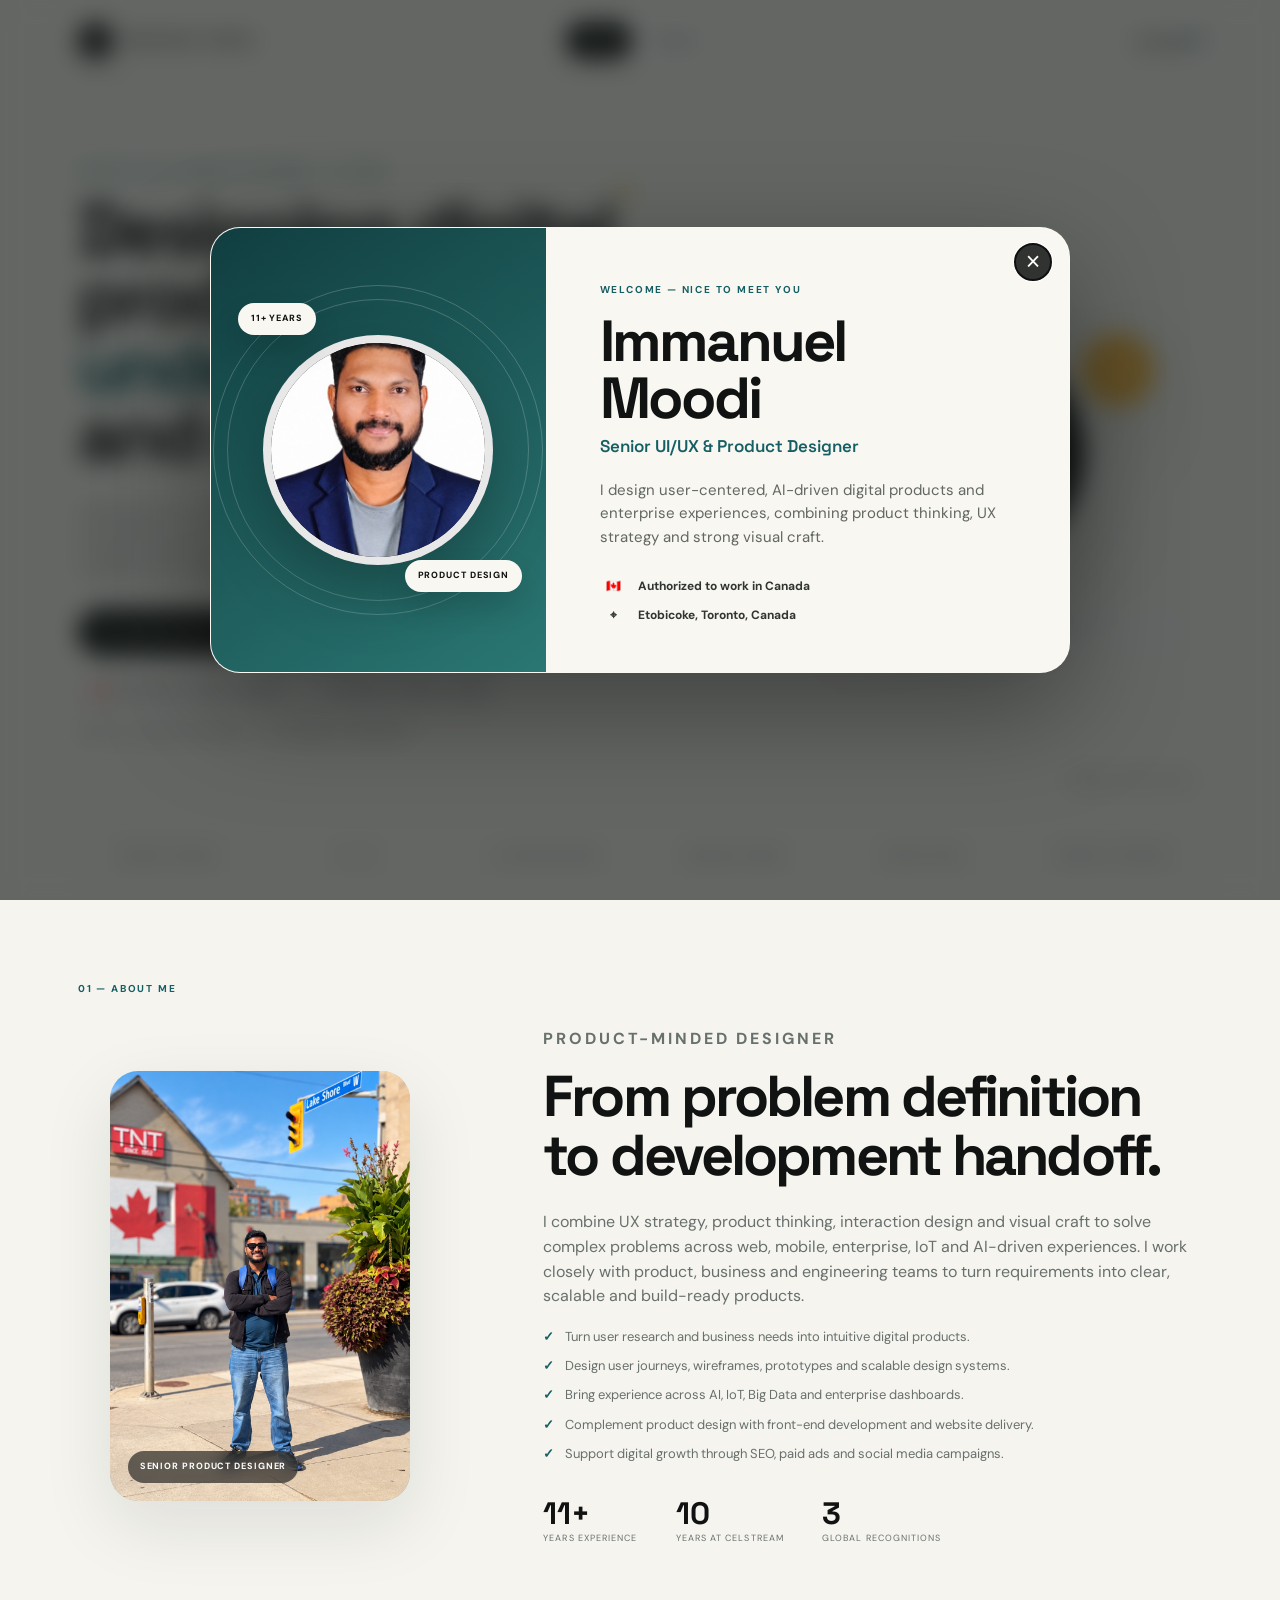
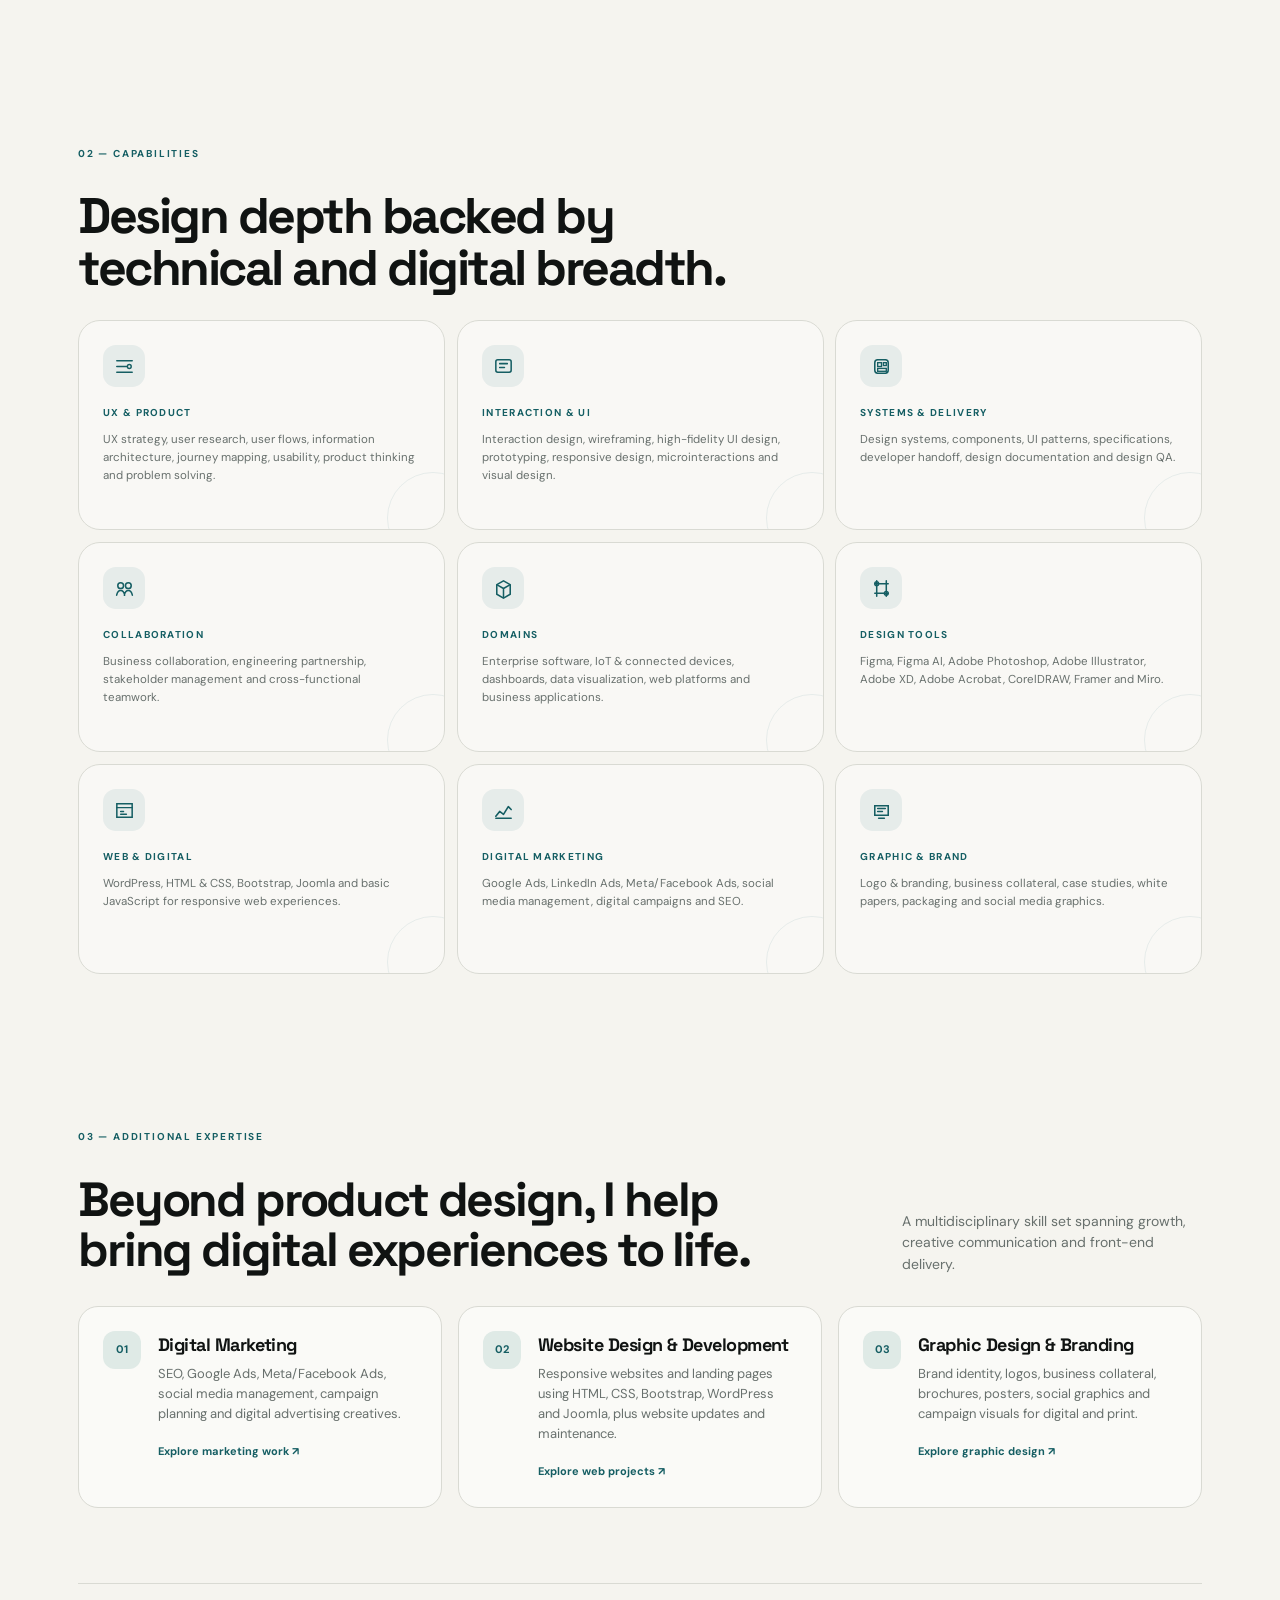
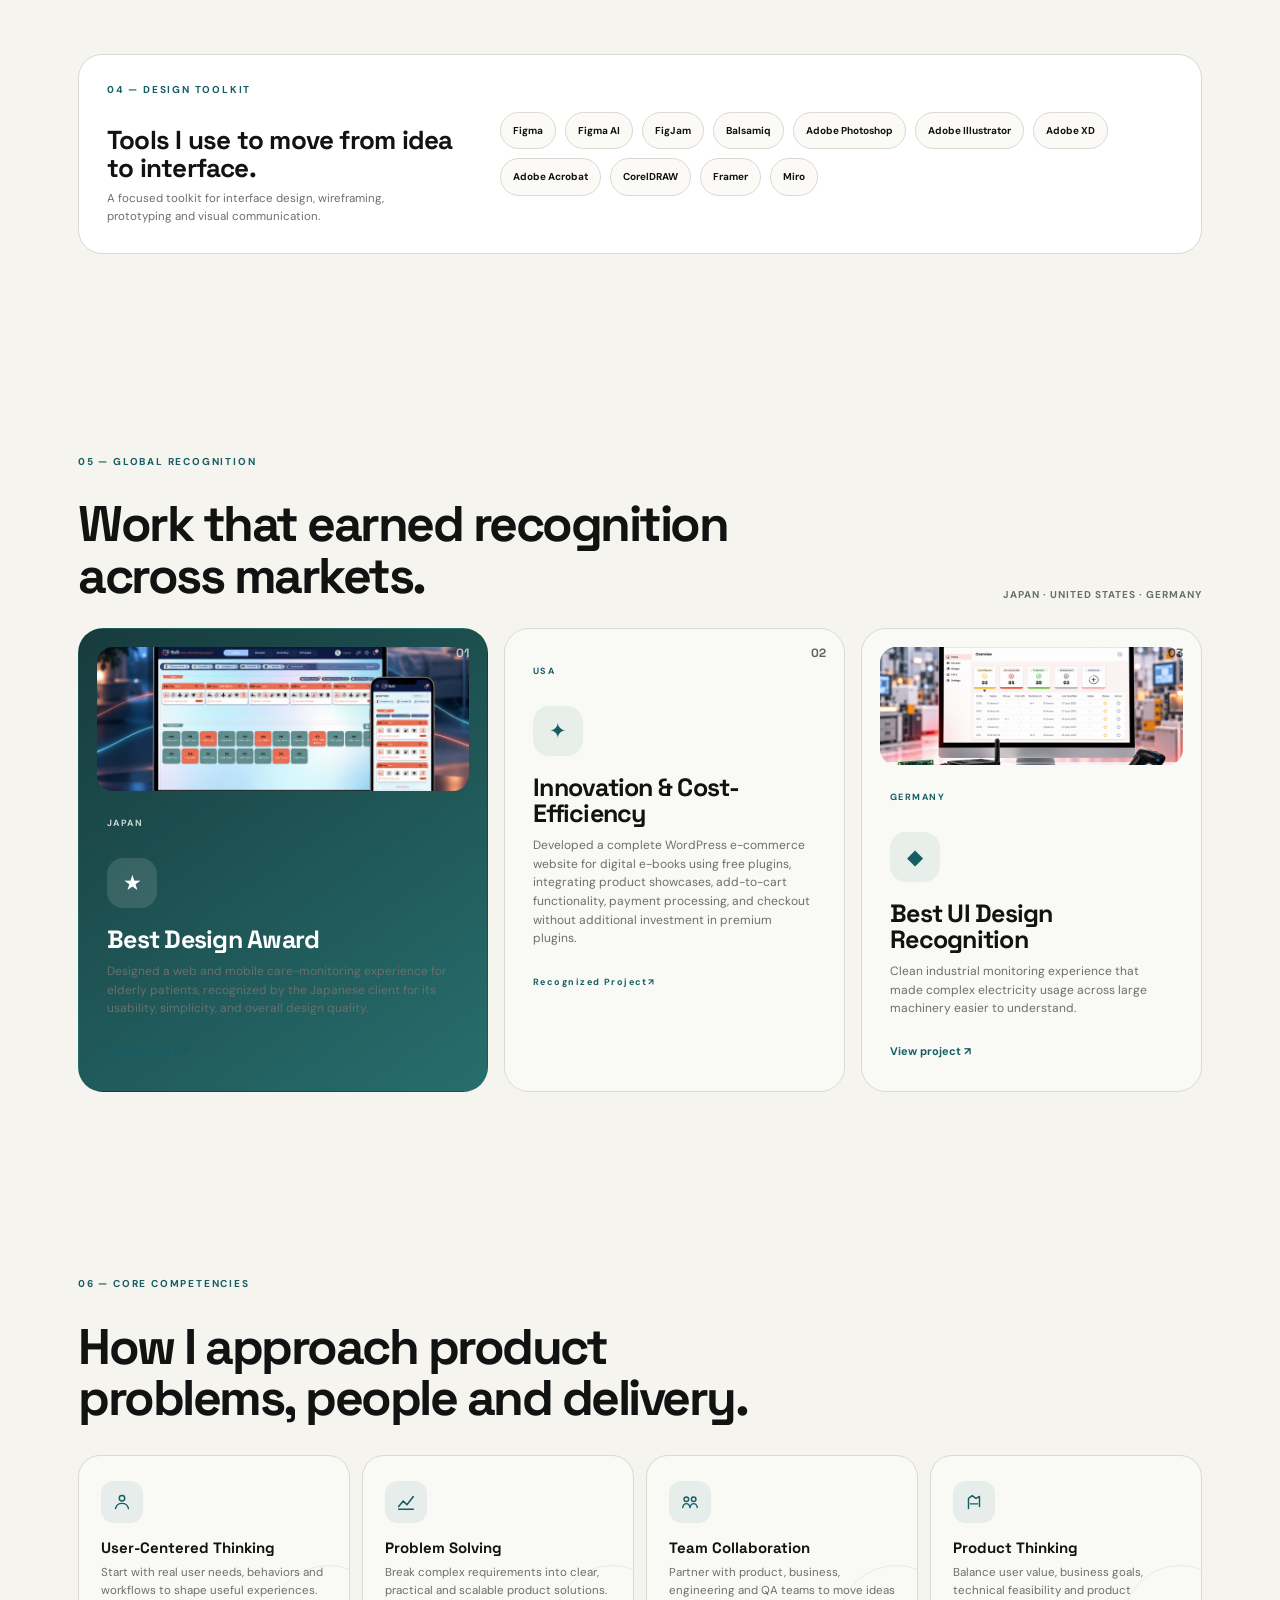
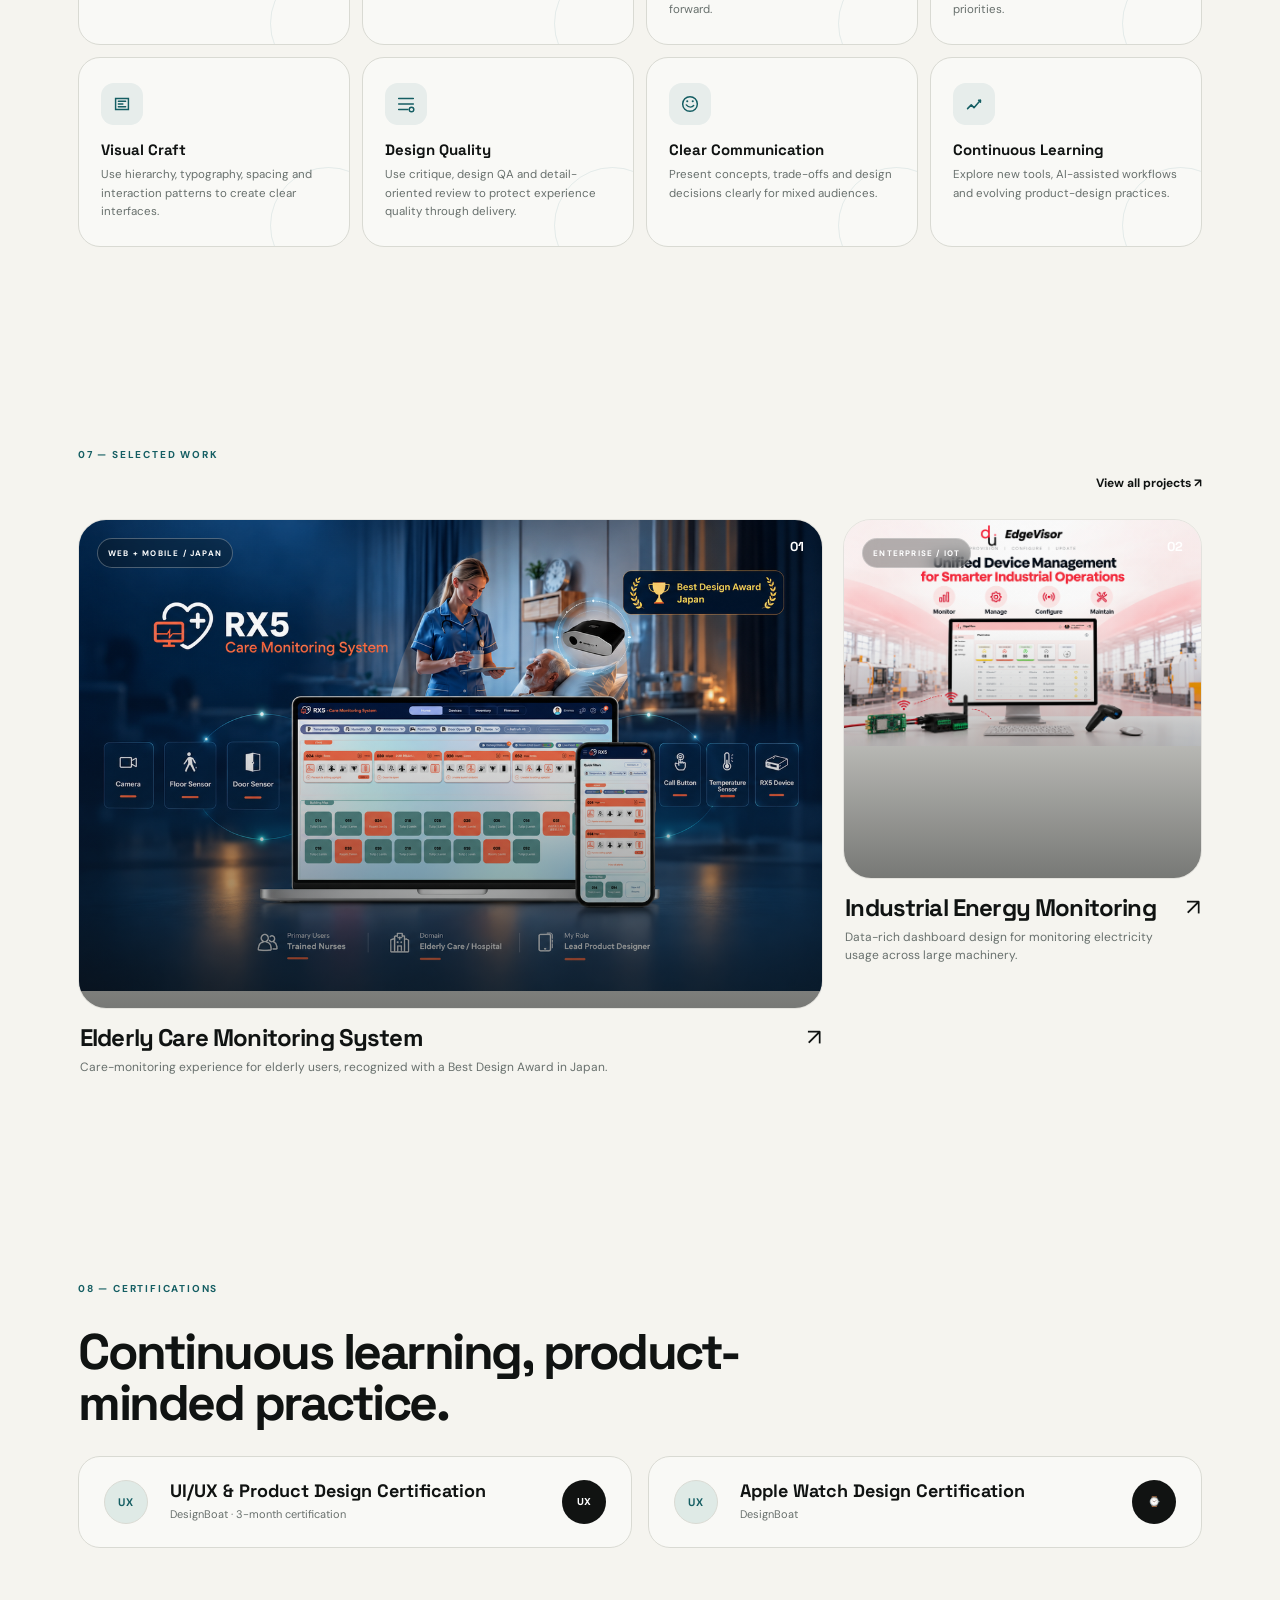
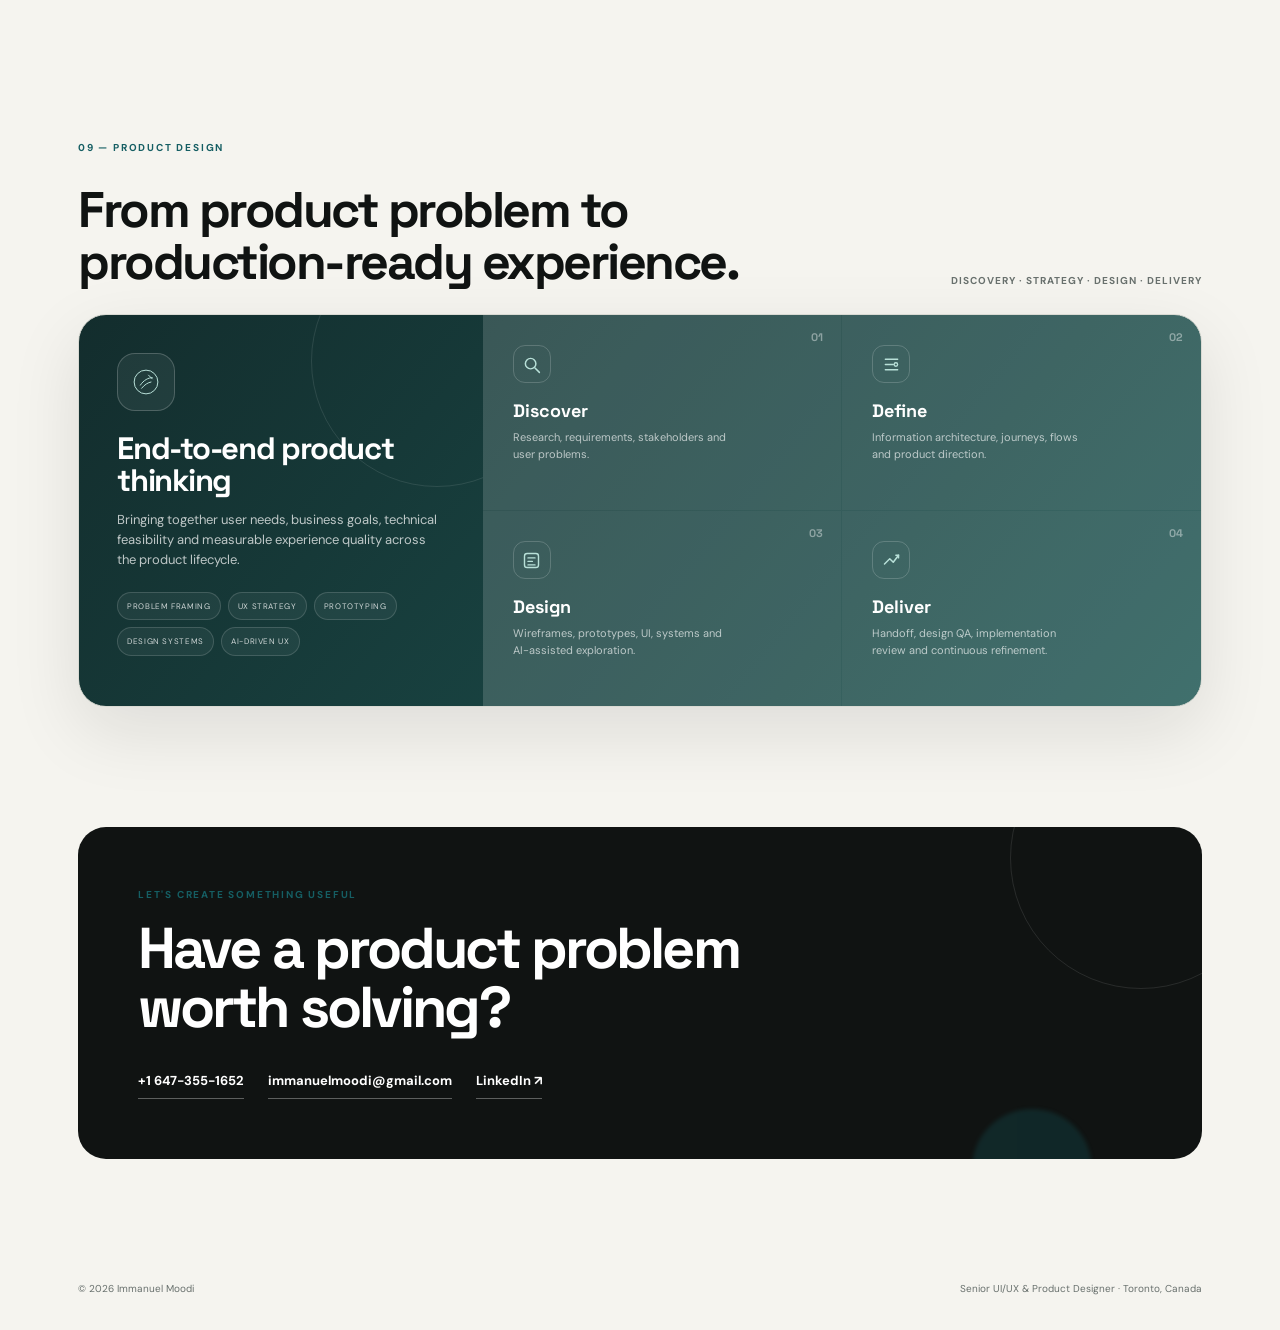
==== commit eae702fb: "Add files via upload" ====
--- a/index.html
+++ b/index.html
@@ -58,7 +58,6 @@
 <p class="hero-text">Creating user-centered, AI-driven experiences across web, mobile and enterprise products—turning complex business requirements into simple, scalable and engaging product experiences.</p>
 <div class="hero-actions">
 <a class="button dark" href="projects.html">View selected work <span>↗</span></a>
-<!-- Replace the placeholder URL below with your external graphic-design portfolio. -->
 <a class="button accent" href="https://nelsonimmanuel9.wixsite.com/portfolio" rel="noopener" target="_blank">View Previous Graphic Design Portfolio <span>↗</span></a>
 <a class="button light" href="#about">About me</a>
 </div>
@@ -86,9 +85,8 @@
 <div class="about-grid">
 <div class="about-visual reveal">
 <div class="portrait-frame">
-<!-- Add your real headshot at assets/profile.jpg to replace the placeholder. -->
 <img alt="Immanuel Moodi professional portrait" class="profile-photo" onerror="this.style.display='none'; this.nextElementSibling.style.display='grid';" src="assets/profile.png"/>
-<div class="portrait-placeholder" style="display:grid"><strong>IM</strong><span>ADD YOUR PHOTO</span></div>
+<div class="portrait-placeholder" style="display:none"><strong>IM</strong></div>
 <div class="portrait-overlay">SENIOR PRODUCT DESIGNER</div>
 </div>
 </div>
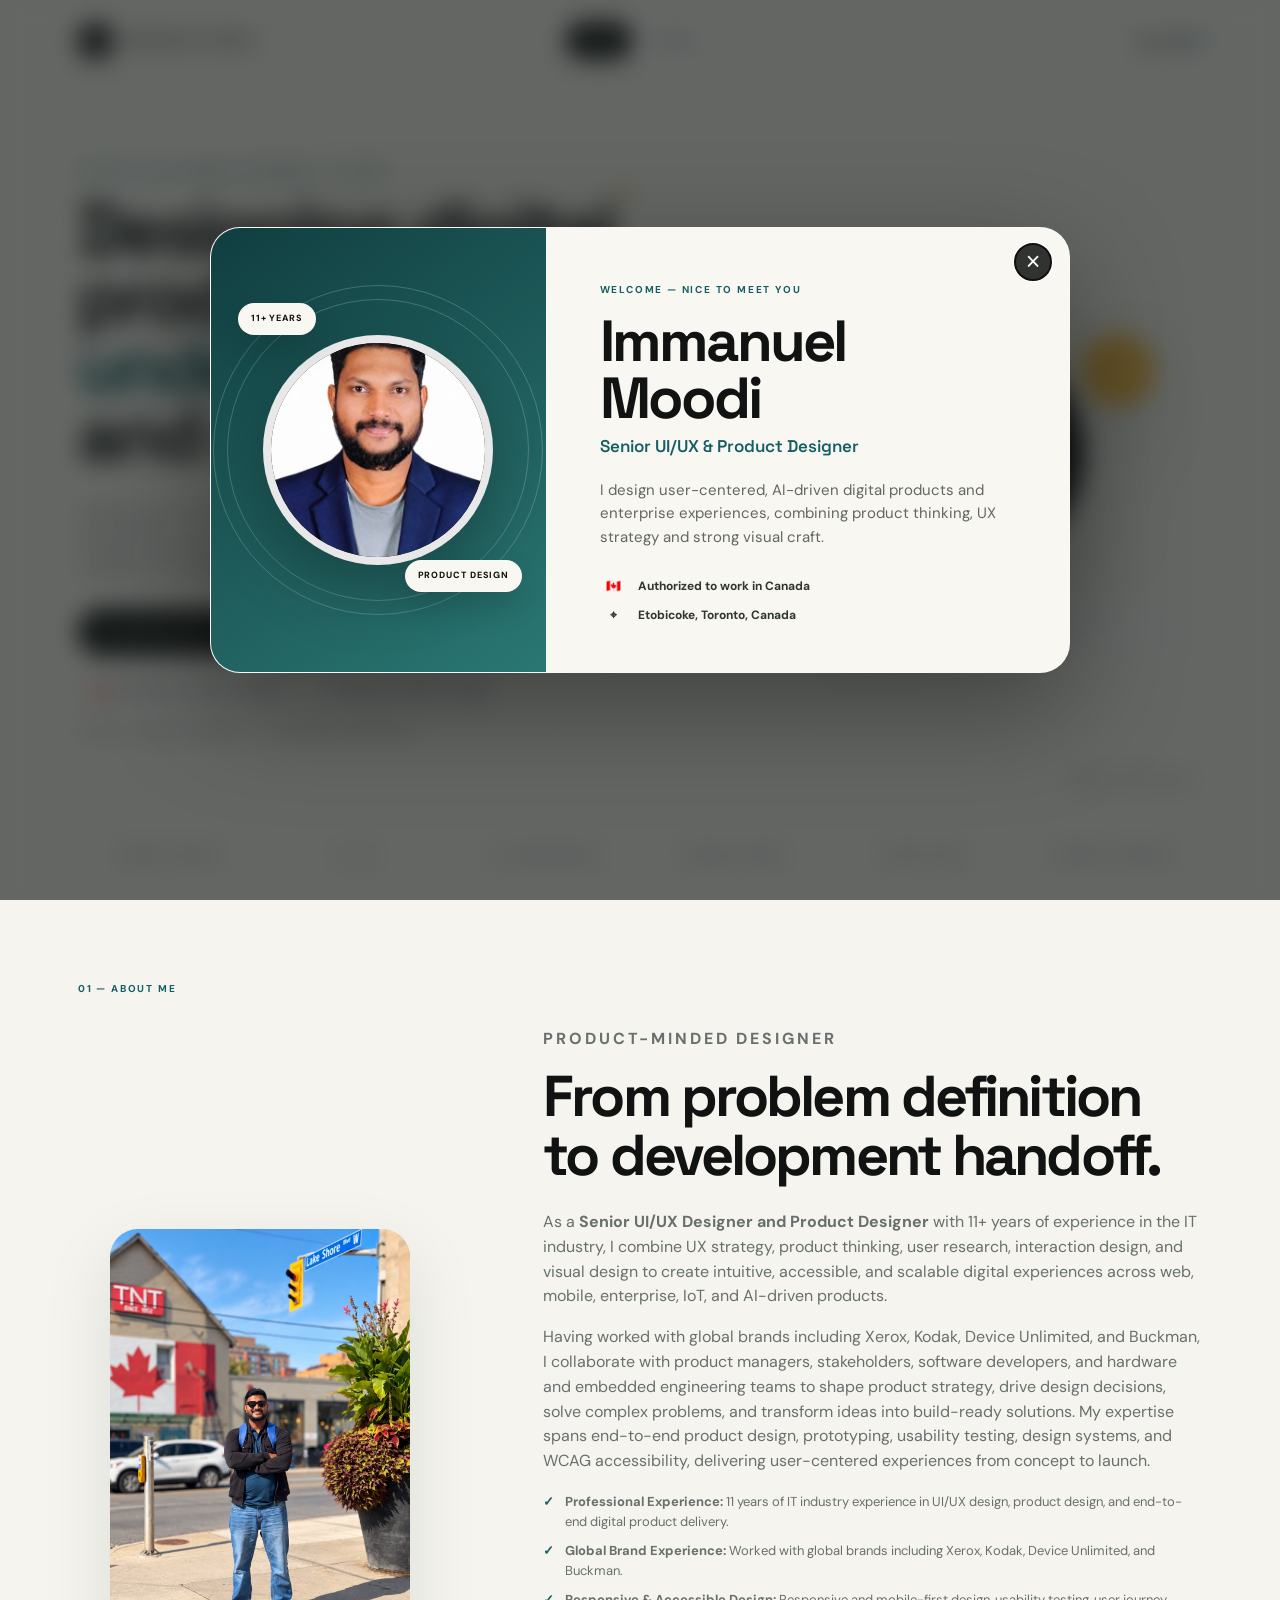
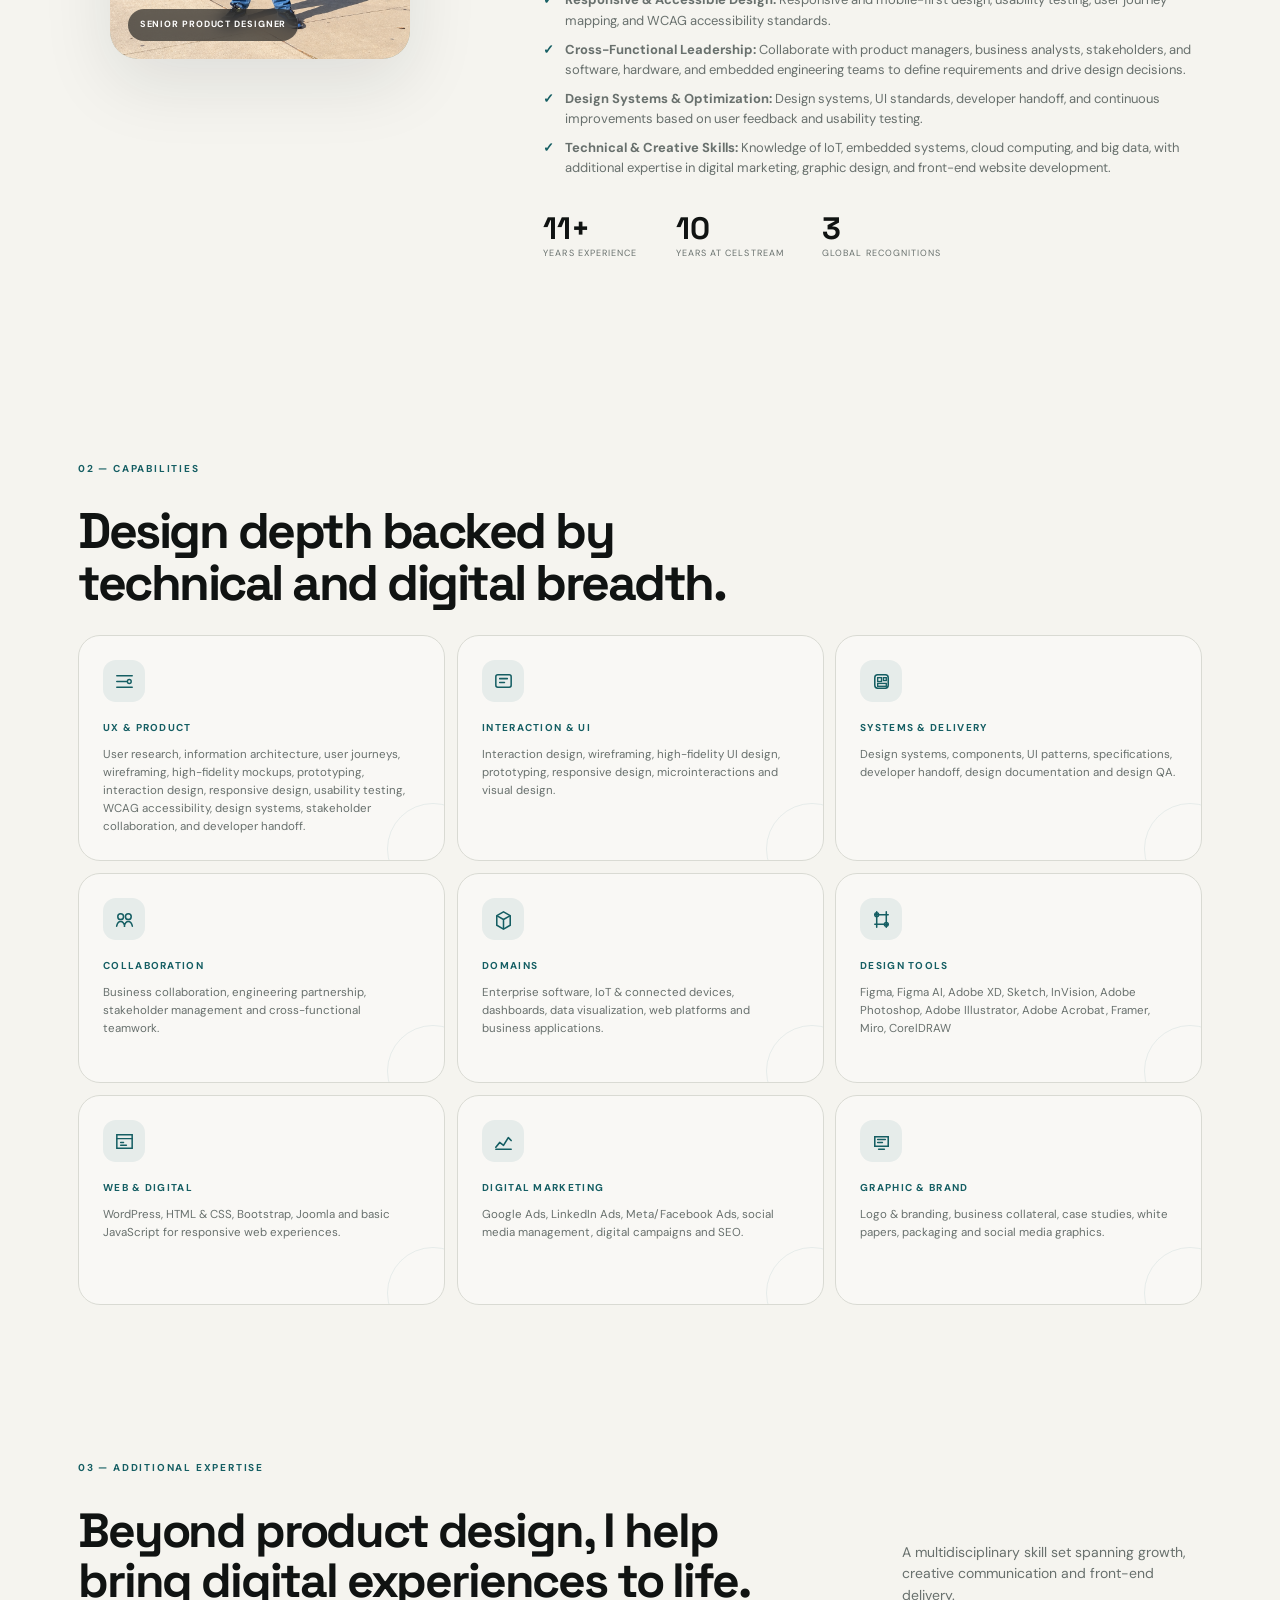
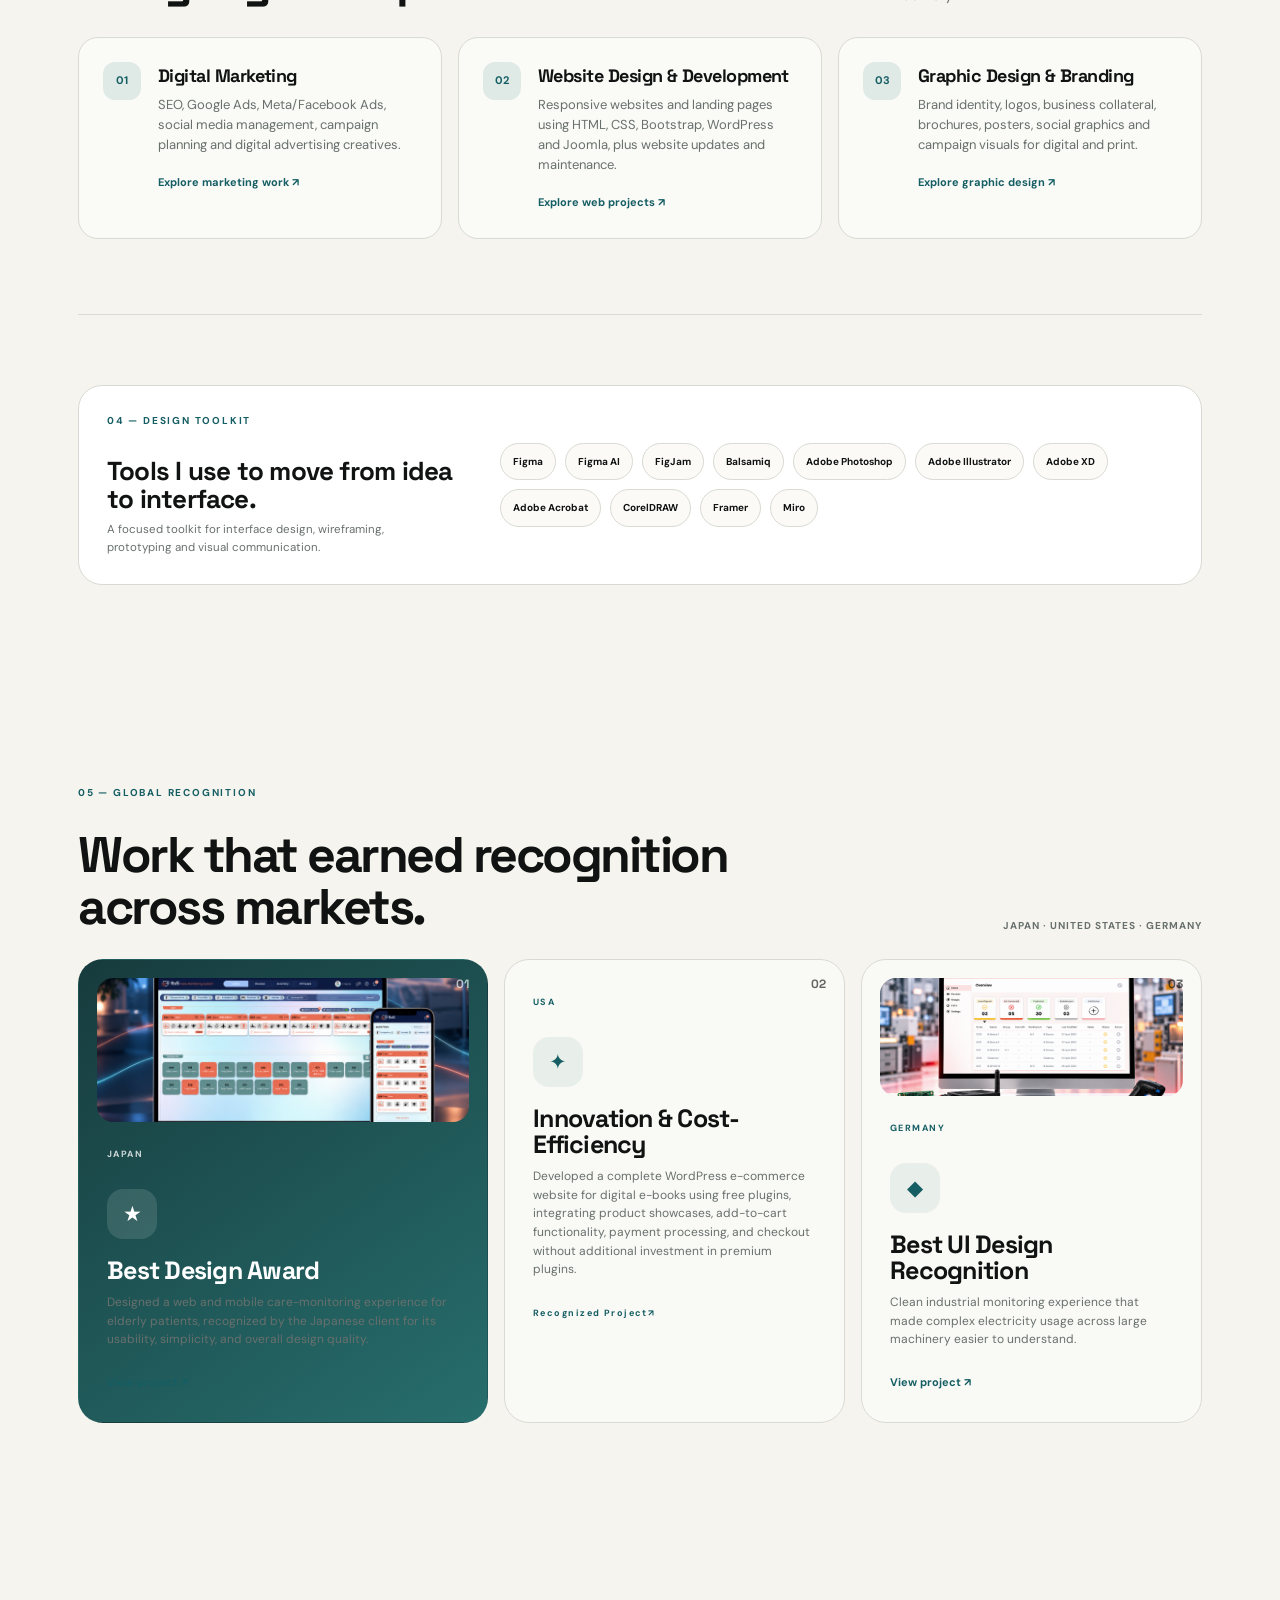
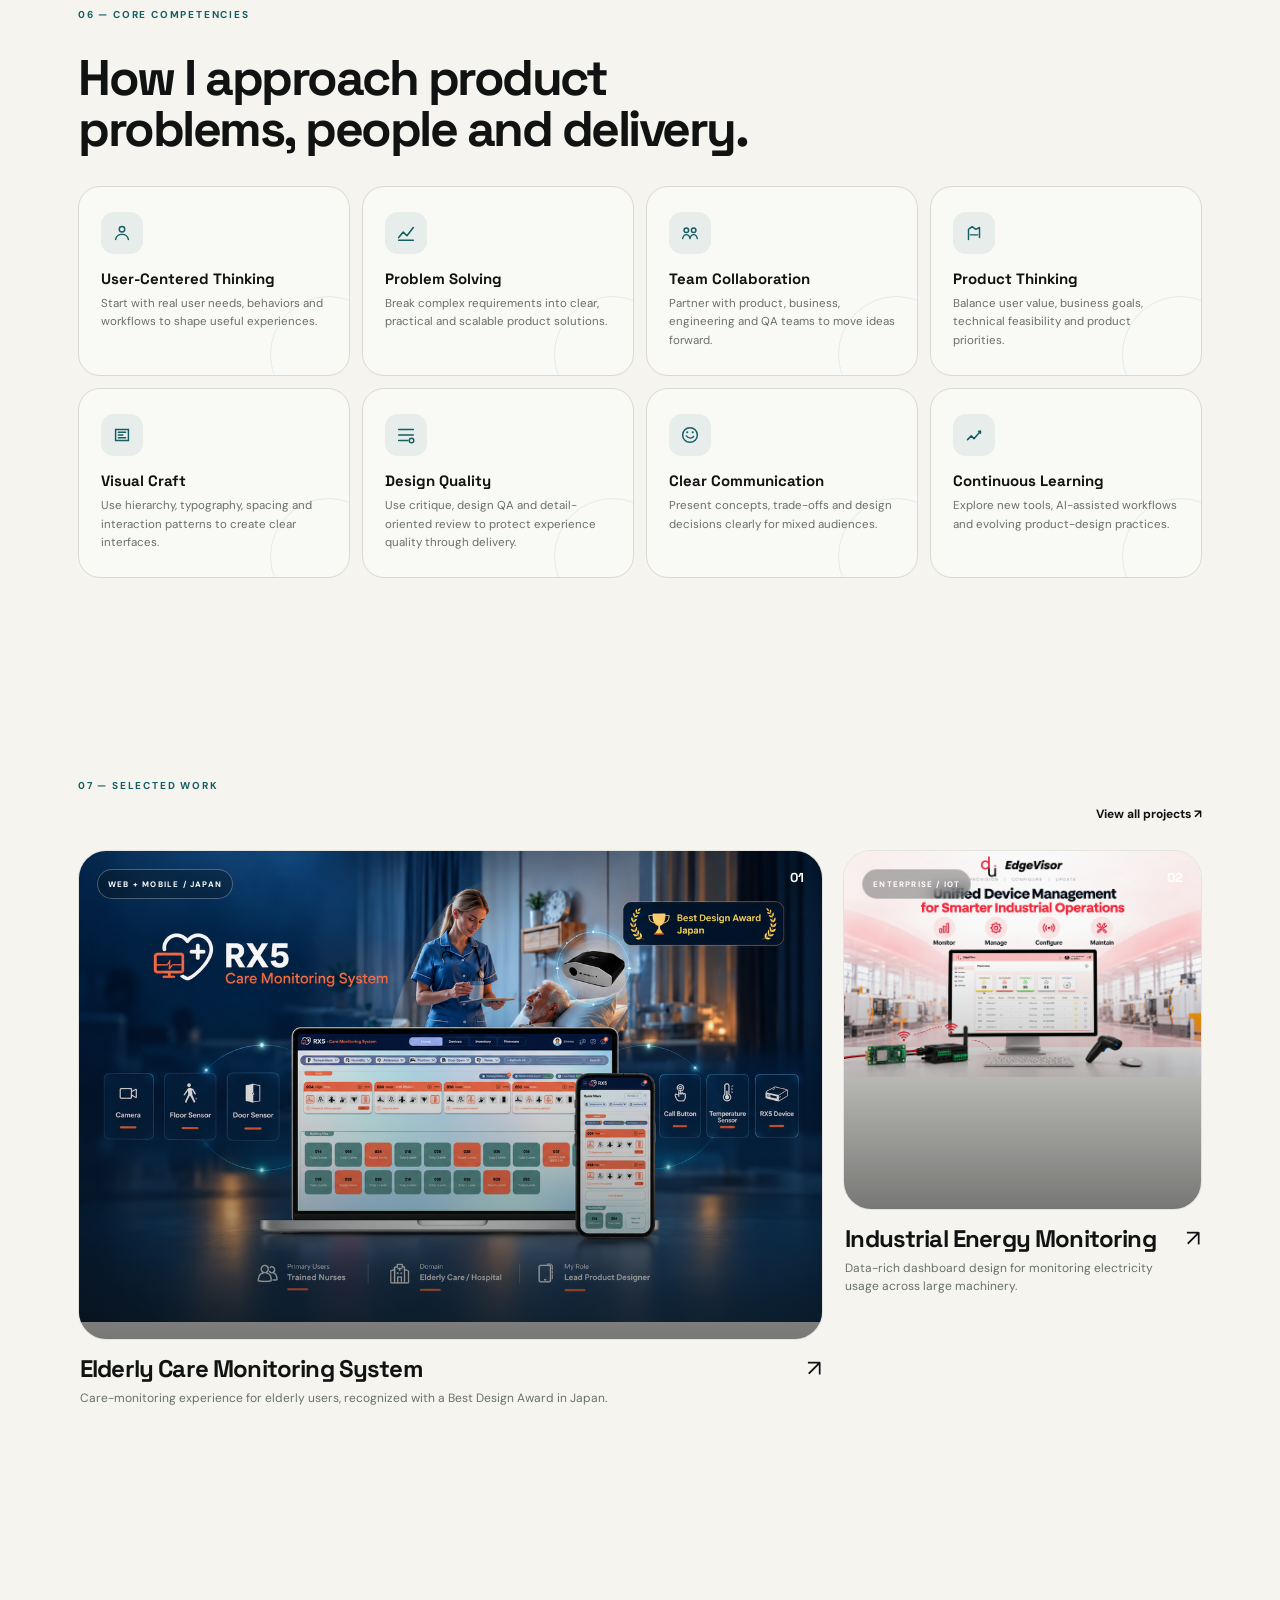
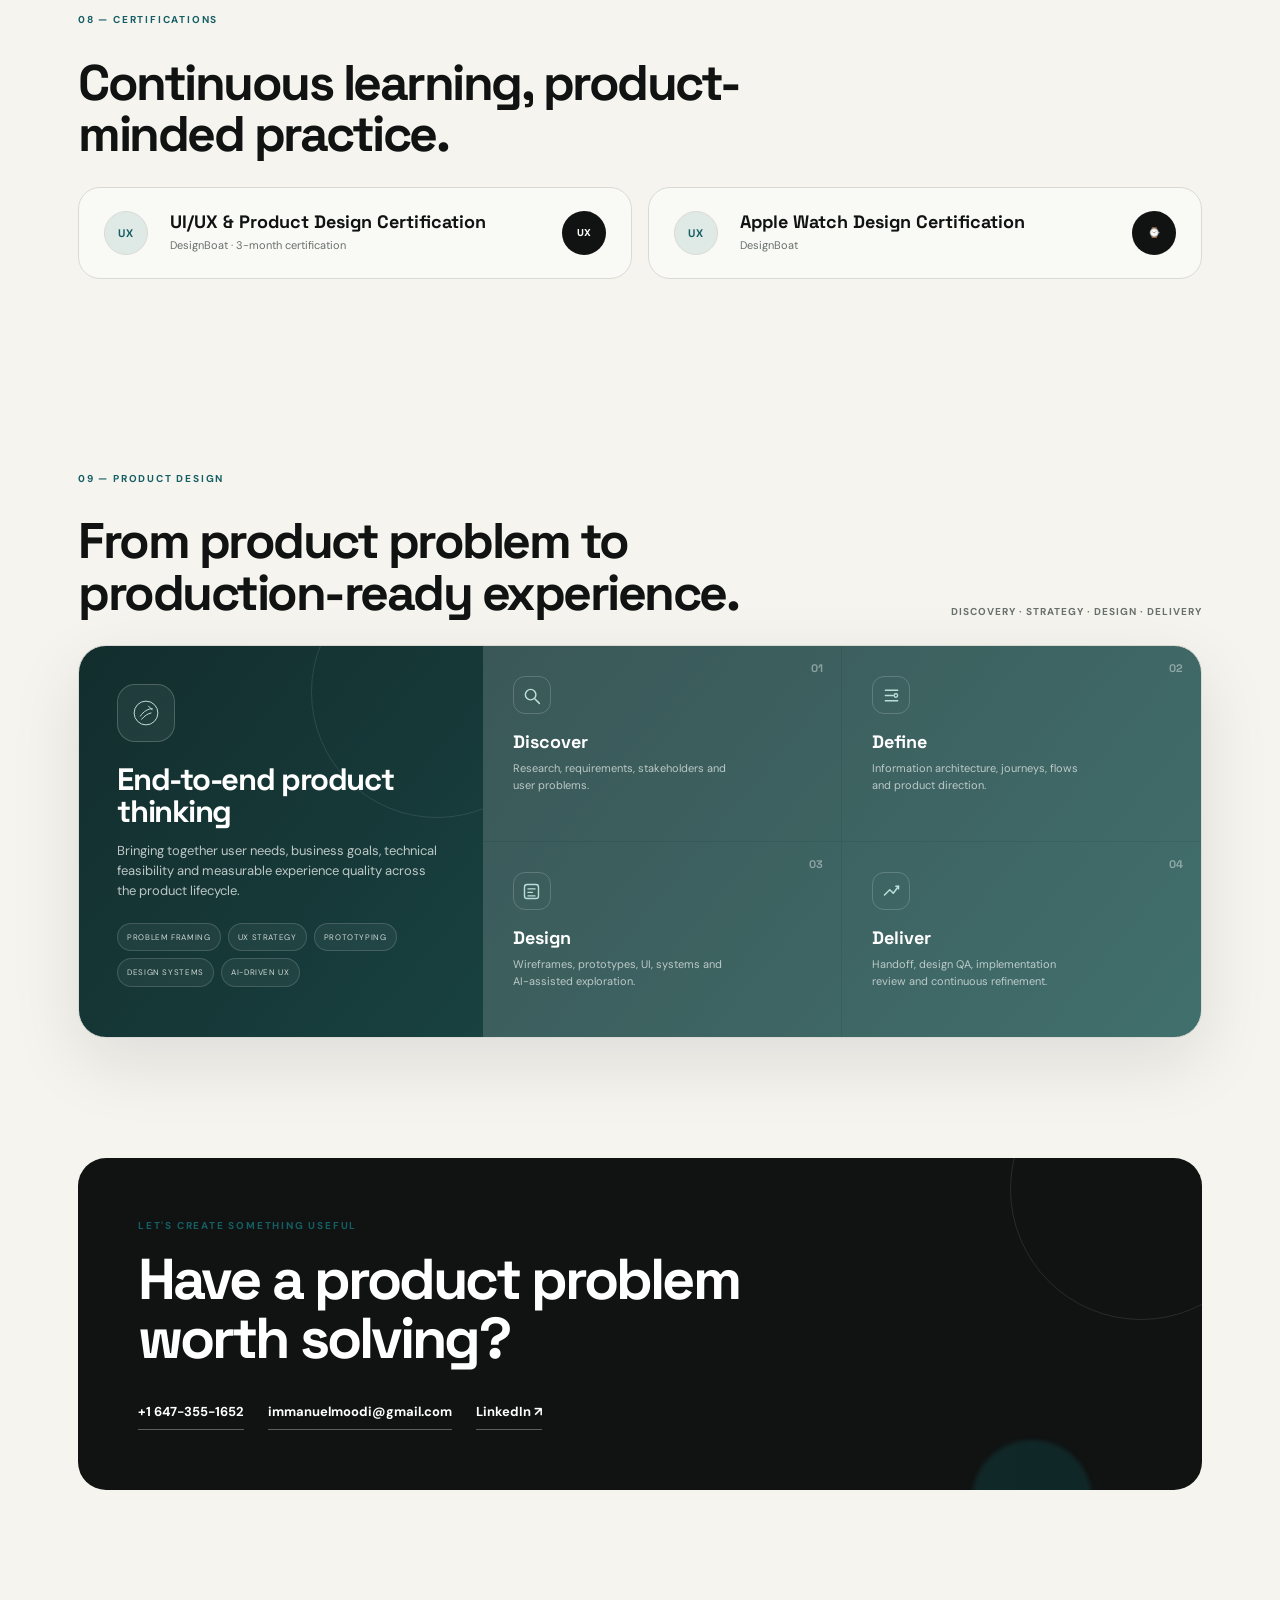
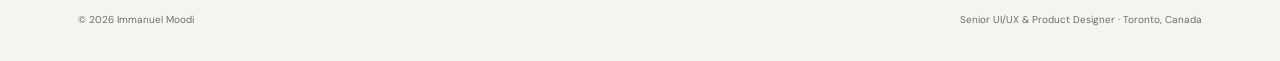
==== commit 001812f3: "Add files via upload" ====
--- a/index.html
+++ b/index.html
@@ -93,13 +93,16 @@
 <div class="about-copy reveal delay-1">
 <p class="eyebrow">PRODUCT-MINDED DESIGNER</p>
 <h2>From problem definition to development handoff.</h2>
-<p>I combine UX strategy, product thinking, interaction design and visual craft to solve complex problems across web, mobile, enterprise, IoT and AI-driven experiences. I work closely with product, business and engineering teams to turn requirements into clear, scalable and build-ready products.</p>
+<p>As a <b>Senior UI/UX Designer and Product Designer </b> with 11+ years of experience in the IT industry, I combine UX strategy, product thinking, user research, interaction design, and visual design to create intuitive, accessible, and scalable digital experiences across web, mobile, enterprise, IoT, and AI-driven products. </p>
+
+<p>Having worked with global brands including Xerox, Kodak, Device Unlimited, and Buckman, I collaborate with product managers, stakeholders, software developers, and hardware and embedded engineering teams to shape product strategy, drive design decisions, solve complex problems, and transform ideas into build-ready solutions. My expertise spans end-to-end product design, prototyping, usability testing, design systems, and WCAG accessibility, delivering user-centered experiences from concept to launch.</p>
 <ul class="about-highlights">
-<li>Turn user research and business needs into intuitive digital products.</li>
-<li>Design user journeys, wireframes, prototypes and scalable design systems.</li>
-<li>Bring experience across AI, IoT, Big Data and enterprise dashboards.</li>
-<li>Complement product design with front-end development and website delivery.</li>
-<li>Support digital growth through SEO, paid ads and social media campaigns.</li>
+<li><b>Professional Experience:</b> 11 years of IT industry experience in UI/UX design, product design, and end-to-end digital product delivery.</li>
+<li><b>Global Brand Experience:</b> Worked with global brands including Xerox, Kodak, Device Unlimited, and Buckman.</li>
+<li><b>Responsive & Accessible Design:</b> Responsive and mobile-first design, usability testing, user journey mapping, and WCAG accessibility standards.</li>
+<li><b>Cross-Functional Leadership:</b> Collaborate with product managers, business analysts, stakeholders, and software, hardware, and embedded engineering teams to define requirements and drive design decisions.</li>
+<li><b>Design Systems & Optimization:</b> Design systems, UI standards, developer handoff, and continuous improvements based on user feedback and usability testing.</li>
+<li><b>Technical & Creative Skills:</b> Knowledge of IoT, embedded systems, cloud computing, and big data, with additional expertise in digital marketing, graphic design, and front-end website development.</li>
 </ul>
 <div class="stats"><div><strong>11+</strong><span>Years experience</span></div><div><strong>10</strong><span>Years at Celstream</span></div><div><strong>3</strong><span>Global recognitions</span></div></div>
 </div>
@@ -109,12 +112,12 @@
 <div><div class="section-label">02 — CAPABILITIES</div><h2 class="section-title">Design depth backed by technical and digital breadth.</h2></div>
 </div>
 <div class="cap-grid cap-grid-final">
-<article class="cap-card reveal"><div class="cap-icon"><svg viewbox="0 0 24 24"><path d="M4 6h16M4 12h10M4 18h16" stroke="currentColor" stroke-linecap="round" stroke-width="1.7"></path><circle cx="17" cy="12" fill="none" r="2" stroke="currentColor" stroke-width="1.5"></circle></svg></div><h3>UX &amp; PRODUCT</h3><p>UX strategy, user research, user flows, information architecture, journey mapping, usability, product thinking and problem solving.</p></article>
+<article class="cap-card reveal"><div class="cap-icon"><svg viewbox="0 0 24 24"><path d="M4 6h16M4 12h10M4 18h16" stroke="currentColor" stroke-linecap="round" stroke-width="1.7"></path><circle cx="17" cy="12" fill="none" r="2" stroke="currentColor" stroke-width="1.5"></circle></svg></div><h3>UX &amp; PRODUCT</h3><p>User research, information architecture, user journeys, wireframing, high-fidelity mockups, prototyping, interaction design, responsive design, usability testing, WCAG accessibility, design systems, stakeholder collaboration, and developer handoff.</p></article>
 <article class="cap-card reveal delay-1"><div class="cap-icon"><svg viewbox="0 0 24 24"><rect fill="none" height="13" rx="2" stroke="currentColor" stroke-width="1.6" width="16" x="4" y="5"></rect><path d="M8 9h8M8 13h5" stroke="currentColor" stroke-linecap="round" stroke-width="1.6"></path></svg></div><h3>INTERACTION &amp; UI</h3><p>Interaction design, wireframing, high-fidelity UI design, prototyping, responsive design, microinteractions and visual design.</p></article>
 <article class="cap-card reveal delay-2"><div class="cap-icon"><svg viewbox="0 0 24 24"><rect fill="none" height="14" rx="3" stroke="currentColor" stroke-width="1.6" width="14" x="5" y="5"></rect><rect fill="none" height="4" stroke="currentColor" stroke-width="1.4" width="4" x="8" y="8"></rect><rect fill="none" height="3" stroke="currentColor" stroke-width="1.4" width="3" x="14" y="8"></rect><rect fill="none" height="3" stroke="currentColor" stroke-width="1.4" width="9" x="8" y="14"></rect></svg></div><h3>SYSTEMS &amp; DELIVERY</h3><p>Design systems, components, UI patterns, specifications, developer handoff, design documentation and design QA.</p></article>
 <article class="cap-card reveal delay-3"><div class="cap-icon"><svg viewbox="0 0 24 24"><circle cx="8" cy="9" fill="none" r="3" stroke="currentColor" stroke-width="1.6"></circle><circle cx="16" cy="9" fill="none" r="3" stroke="currentColor" stroke-width="1.6"></circle><path d="M3.8 19c.7-3.2 2.1-4.8 4.2-4.8s3.5 1.6 4.2 4.8M11.8 19c.7-3.2 2.1-4.8 4.2-4.8s3.5 1.6 4.2 4.8" fill="none" stroke="currentColor" stroke-linecap="round" stroke-width="1.6"></path></svg></div><h3>COLLABORATION</h3><p>Business collaboration, engineering partnership, stakeholder management and cross-functional teamwork.</p></article>
 <article class="cap-card reveal"><div class="cap-icon"><svg viewbox="0 0 24 24"><path d="M5 18V8l7-4 7 4v10l-7 4-7-4Z" fill="none" stroke="currentColor" stroke-width="1.6"></path><path d="M5 8l7 4 7-4M12 12v10" fill="none" stroke="currentColor" stroke-width="1.6"></path></svg></div><h3>DOMAINS</h3><p>Enterprise software, IoT &amp; connected devices, dashboards, data visualization, web platforms and business applications.</p></article>
-<article class="cap-card reveal delay-1"><div class="cap-icon"><svg viewbox="0 0 24 24"><path d="M5 7h14M7 4v16M17 4v16M5 17h14" fill="none" stroke="currentColor" stroke-linecap="round" stroke-width="1.6"></path><circle cx="7" cy="7" fill="none" r="2" stroke="currentColor" stroke-width="1.5"></circle><circle cx="17" cy="17" fill="none" r="2" stroke="currentColor" stroke-width="1.5"></circle></svg></div><h3>DESIGN TOOLS</h3><p>Figma, Figma AI, Adobe Photoshop, Adobe Illustrator, Adobe XD, Adobe Acrobat, CorelDRAW, Framer and Miro.</p></article>
+<article class="cap-card reveal delay-1"><div class="cap-icon"><svg viewbox="0 0 24 24"><path d="M5 7h14M7 4v16M17 4v16M5 17h14" fill="none" stroke="currentColor" stroke-linecap="round" stroke-width="1.6"></path><circle cx="7" cy="7" fill="none" r="2" stroke="currentColor" stroke-width="1.5"></circle><circle cx="17" cy="17" fill="none" r="2" stroke="currentColor" stroke-width="1.5"></circle></svg></div><h3>DESIGN TOOLS</h3><p>Figma, Figma AI, Adobe XD, Sketch, InVision, Adobe Photoshop, Adobe Illustrator, Adobe Acrobat, Framer, Miro, CorelDRAW</p></article>
 <article class="cap-card reveal delay-2"><div class="cap-icon"><svg viewbox="0 0 24 24"><path d="M4 5h16v14H4z" fill="none" stroke="currentColor" stroke-width="1.6"></path><path d="M4 9h16M8 13h3M8 16h6" stroke="currentColor" stroke-linecap="round" stroke-width="1.5"></path></svg></div><h3>WEB &amp; DIGITAL</h3><p>WordPress, HTML &amp; CSS, Bootstrap, Joomla and basic JavaScript for responsive web experiences.</p></article>
 <article class="cap-card reveal delay-3"><div class="cap-icon"><svg viewbox="0 0 24 24"><path d="M4 18l4-5 4 3 5-8 3 3" fill="none" stroke="currentColor" stroke-linecap="round" stroke-linejoin="round" stroke-width="1.7"></path><path d="M4 20h16" stroke="currentColor" stroke-linecap="round" stroke-width="1.6"></path></svg></div><h3>DIGITAL MARKETING</h3><p>Google Ads, LinkedIn Ads, Meta/Facebook Ads, social media management, digital campaigns and SEO.</p></article>
 <article class="cap-card reveal"><div class="cap-icon"><svg viewbox="0 0 24 24"><path d="M5 17V7h14v10H5Z" fill="none" stroke="currentColor" stroke-width="1.6"></path><path d="M8 10h8M8 13h5" stroke="currentColor" stroke-linecap="round" stroke-width="1.5"></path><path d="M9 20h6" stroke="currentColor" stroke-linecap="round" stroke-width="1.6"></path></svg></div><h3>GRAPHIC &amp; BRAND</h3><p>Logo &amp; branding, business collateral, case studies, white papers, packaging and social media graphics.</p></article>
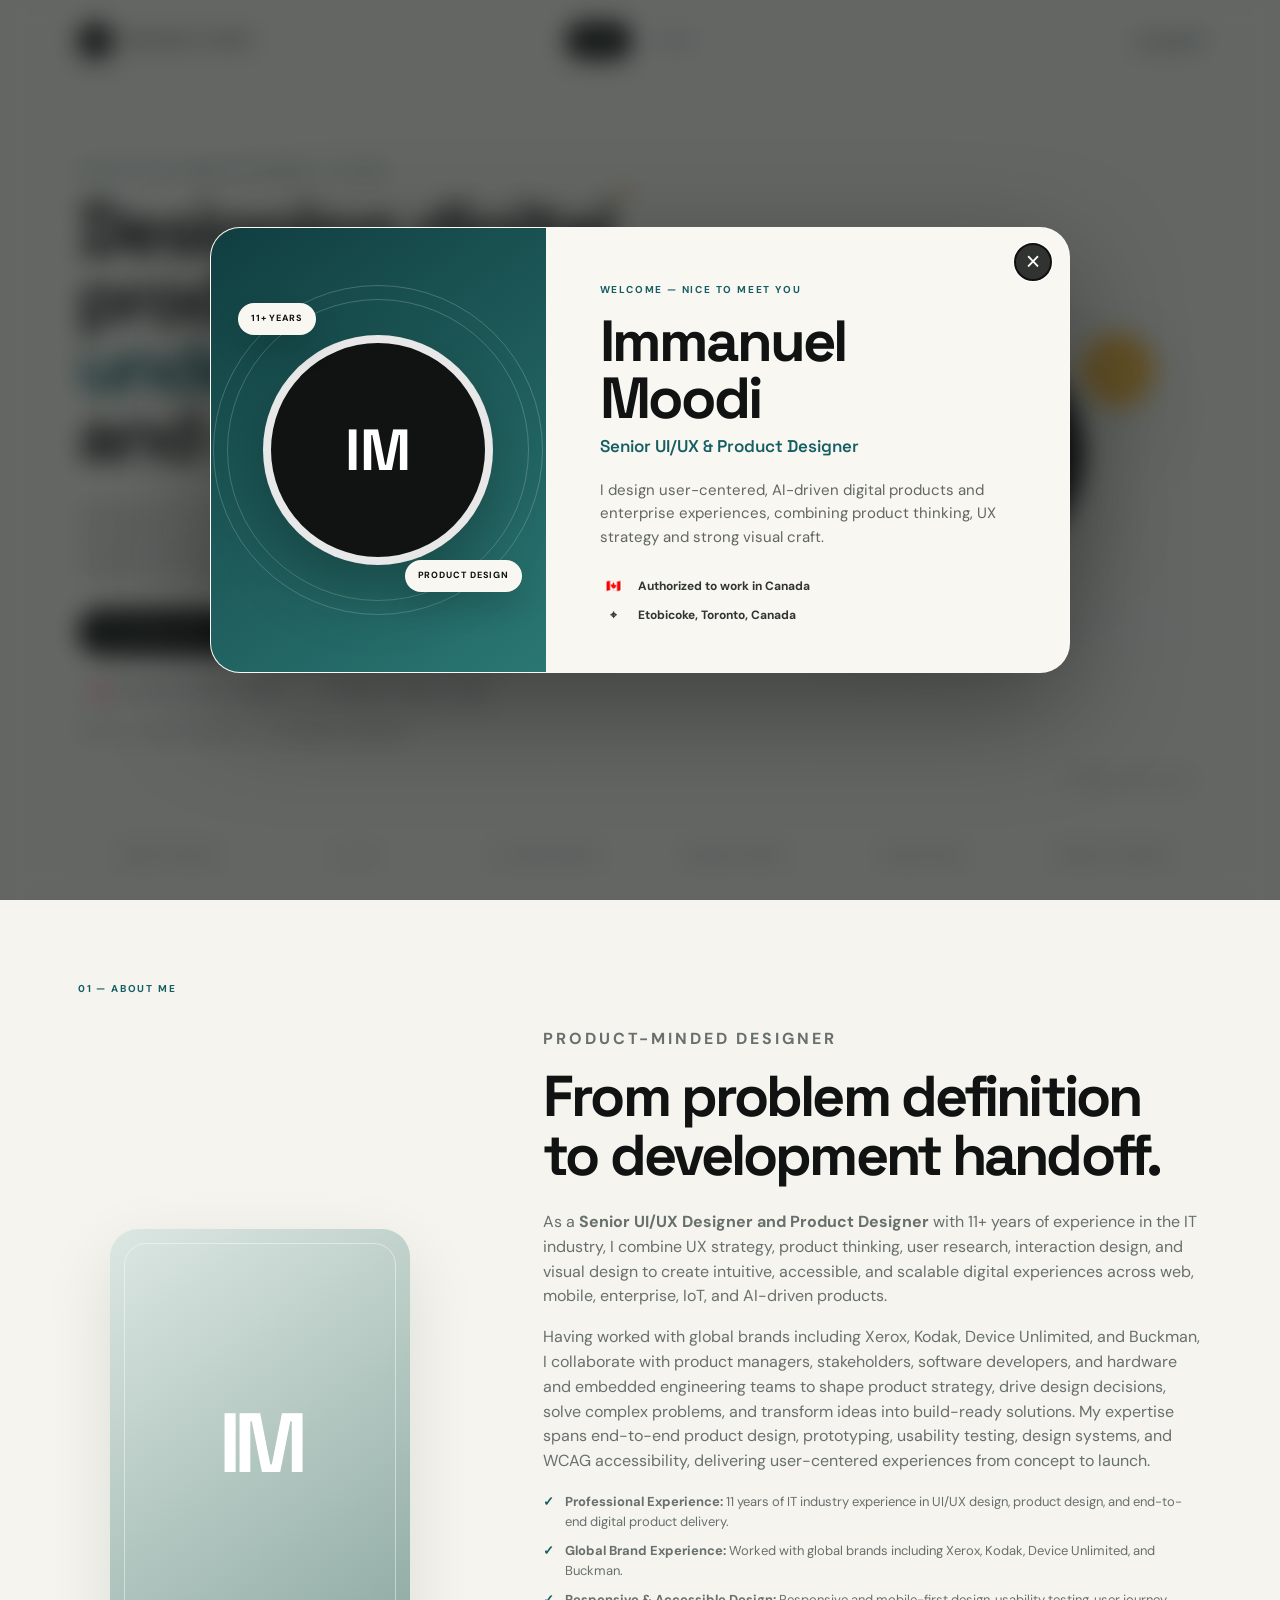
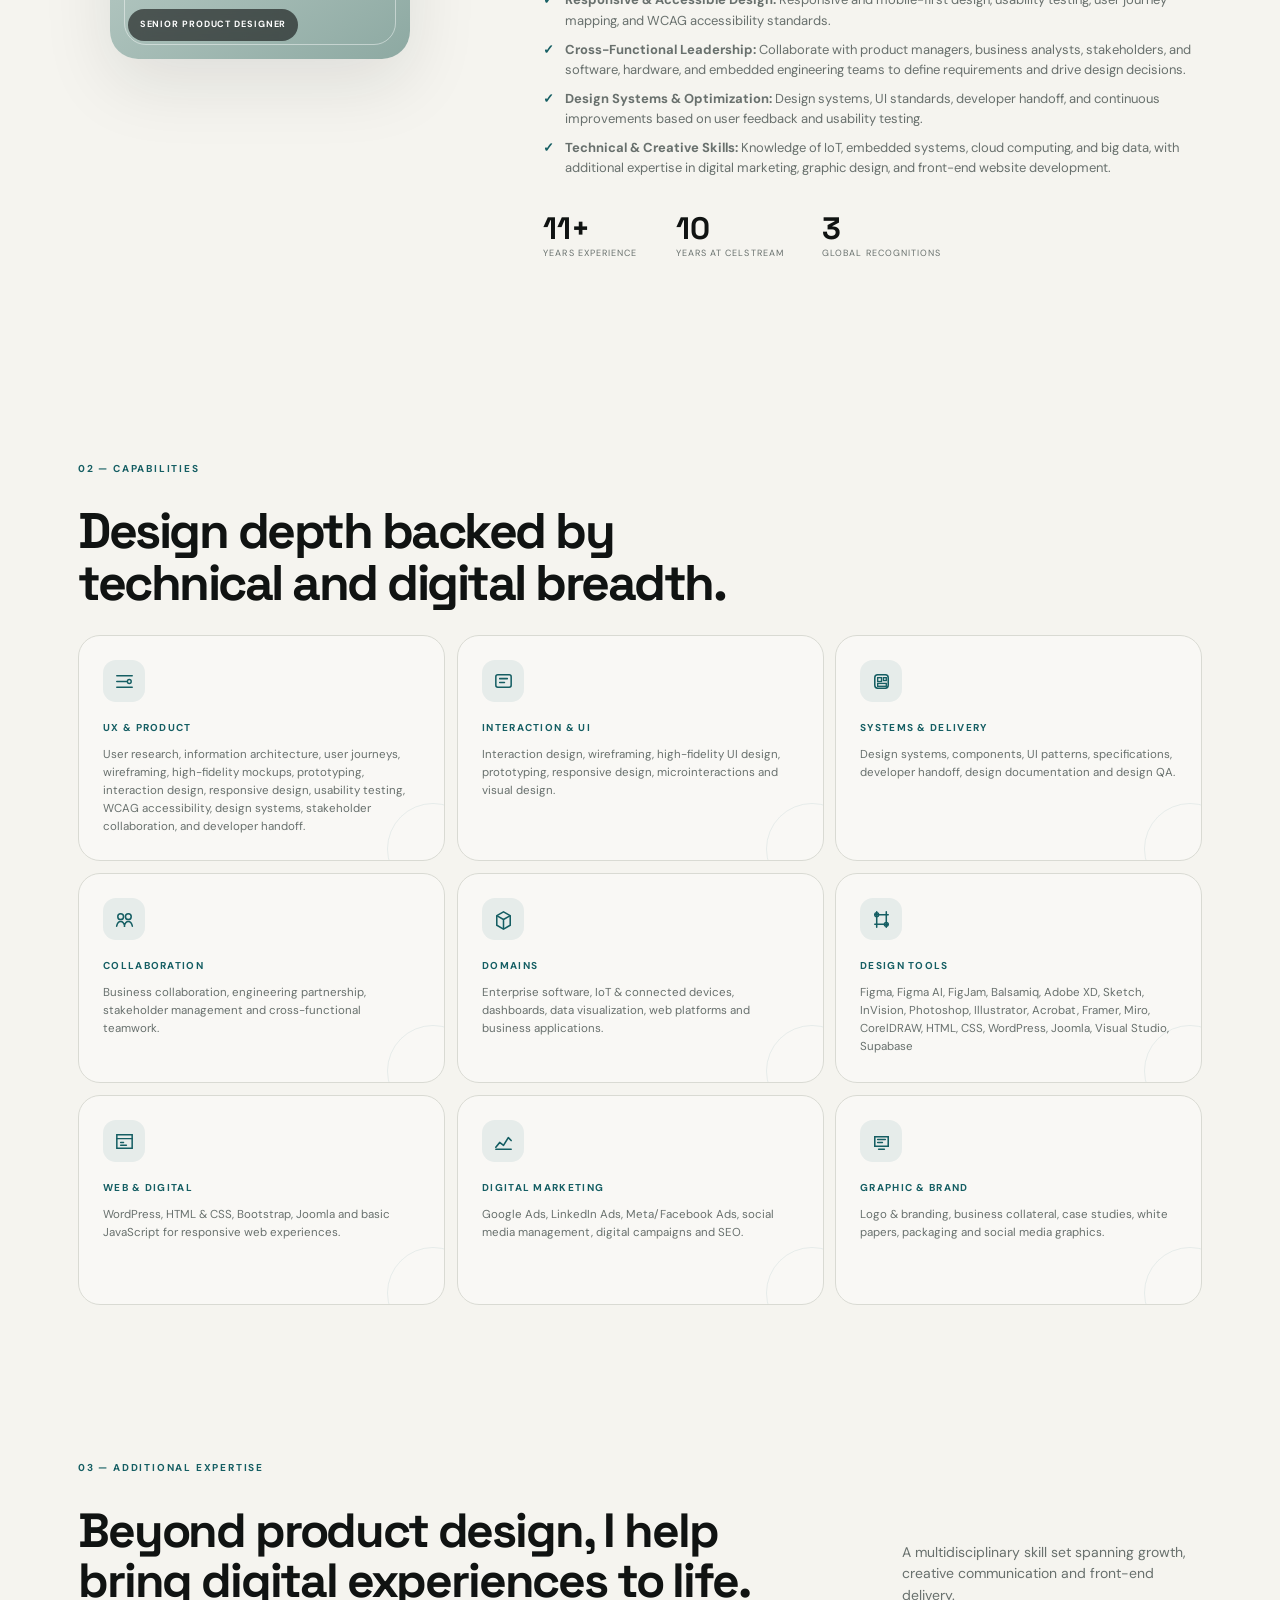
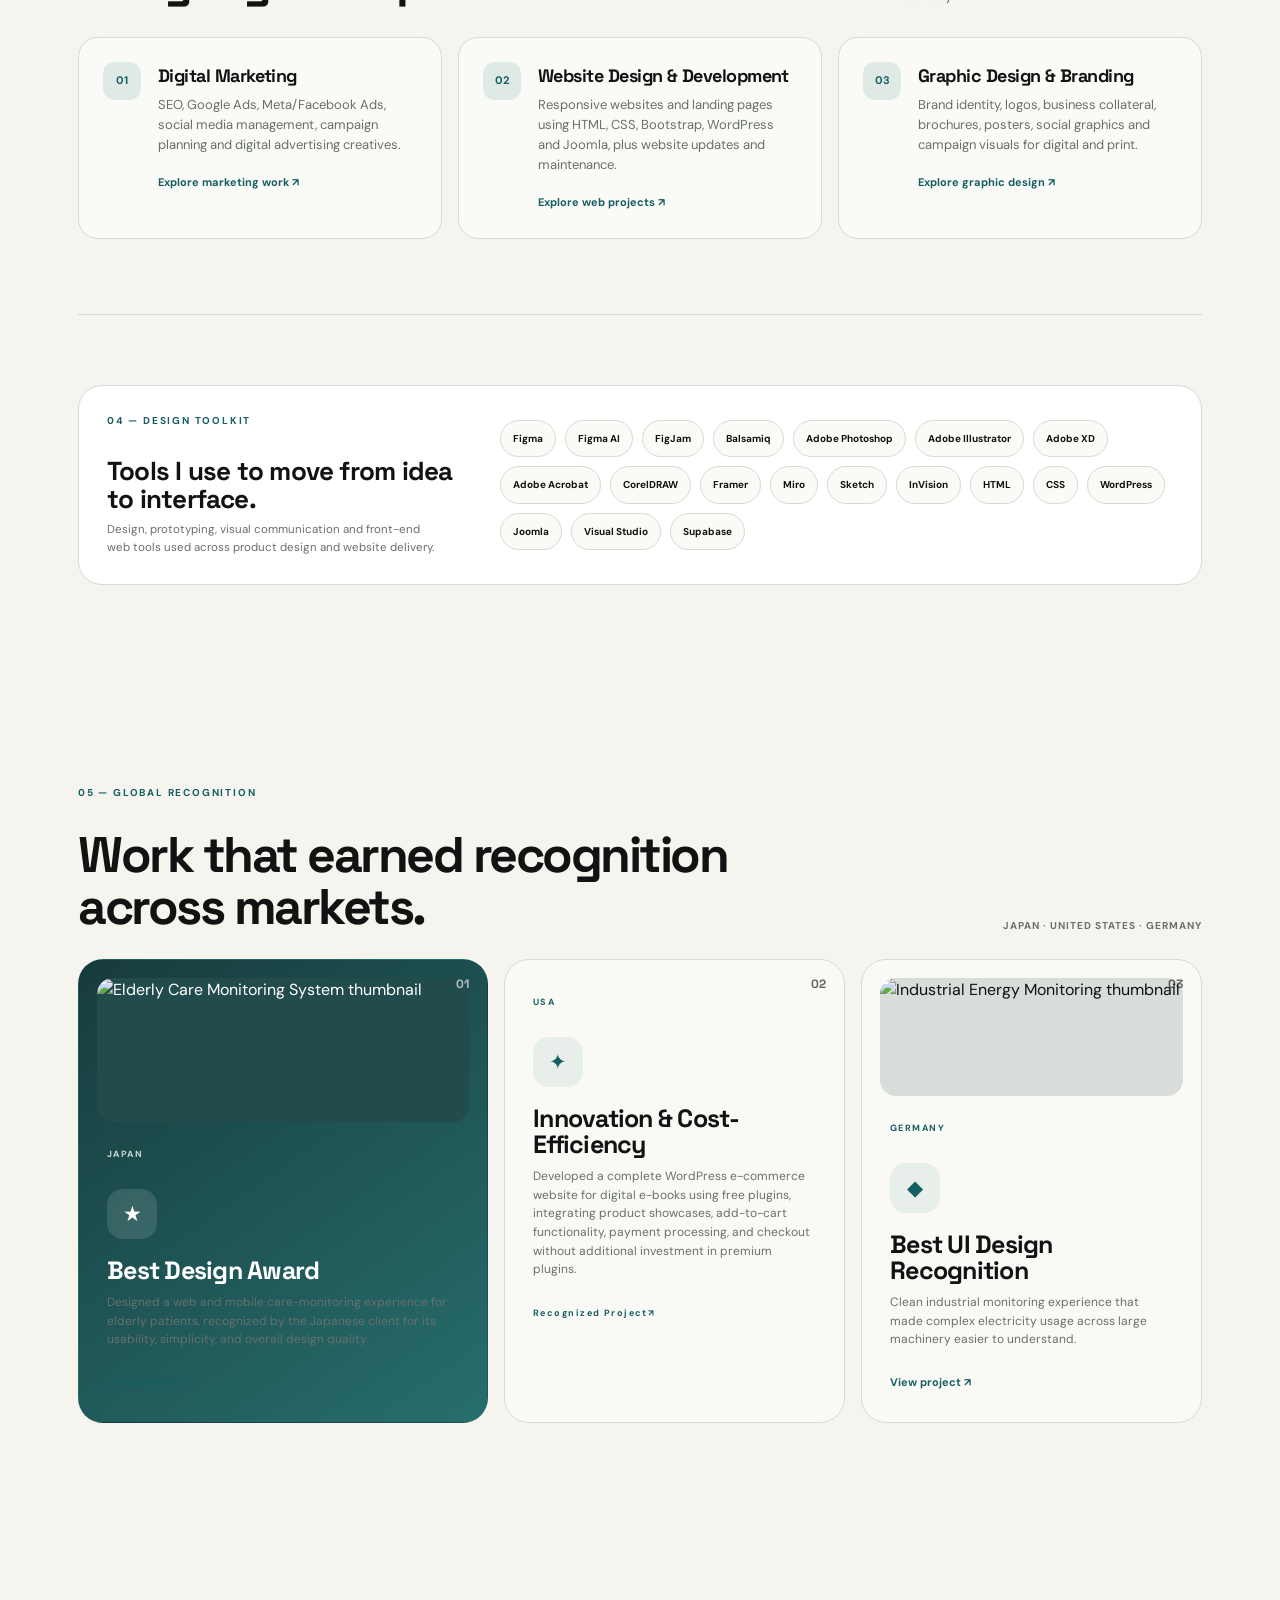
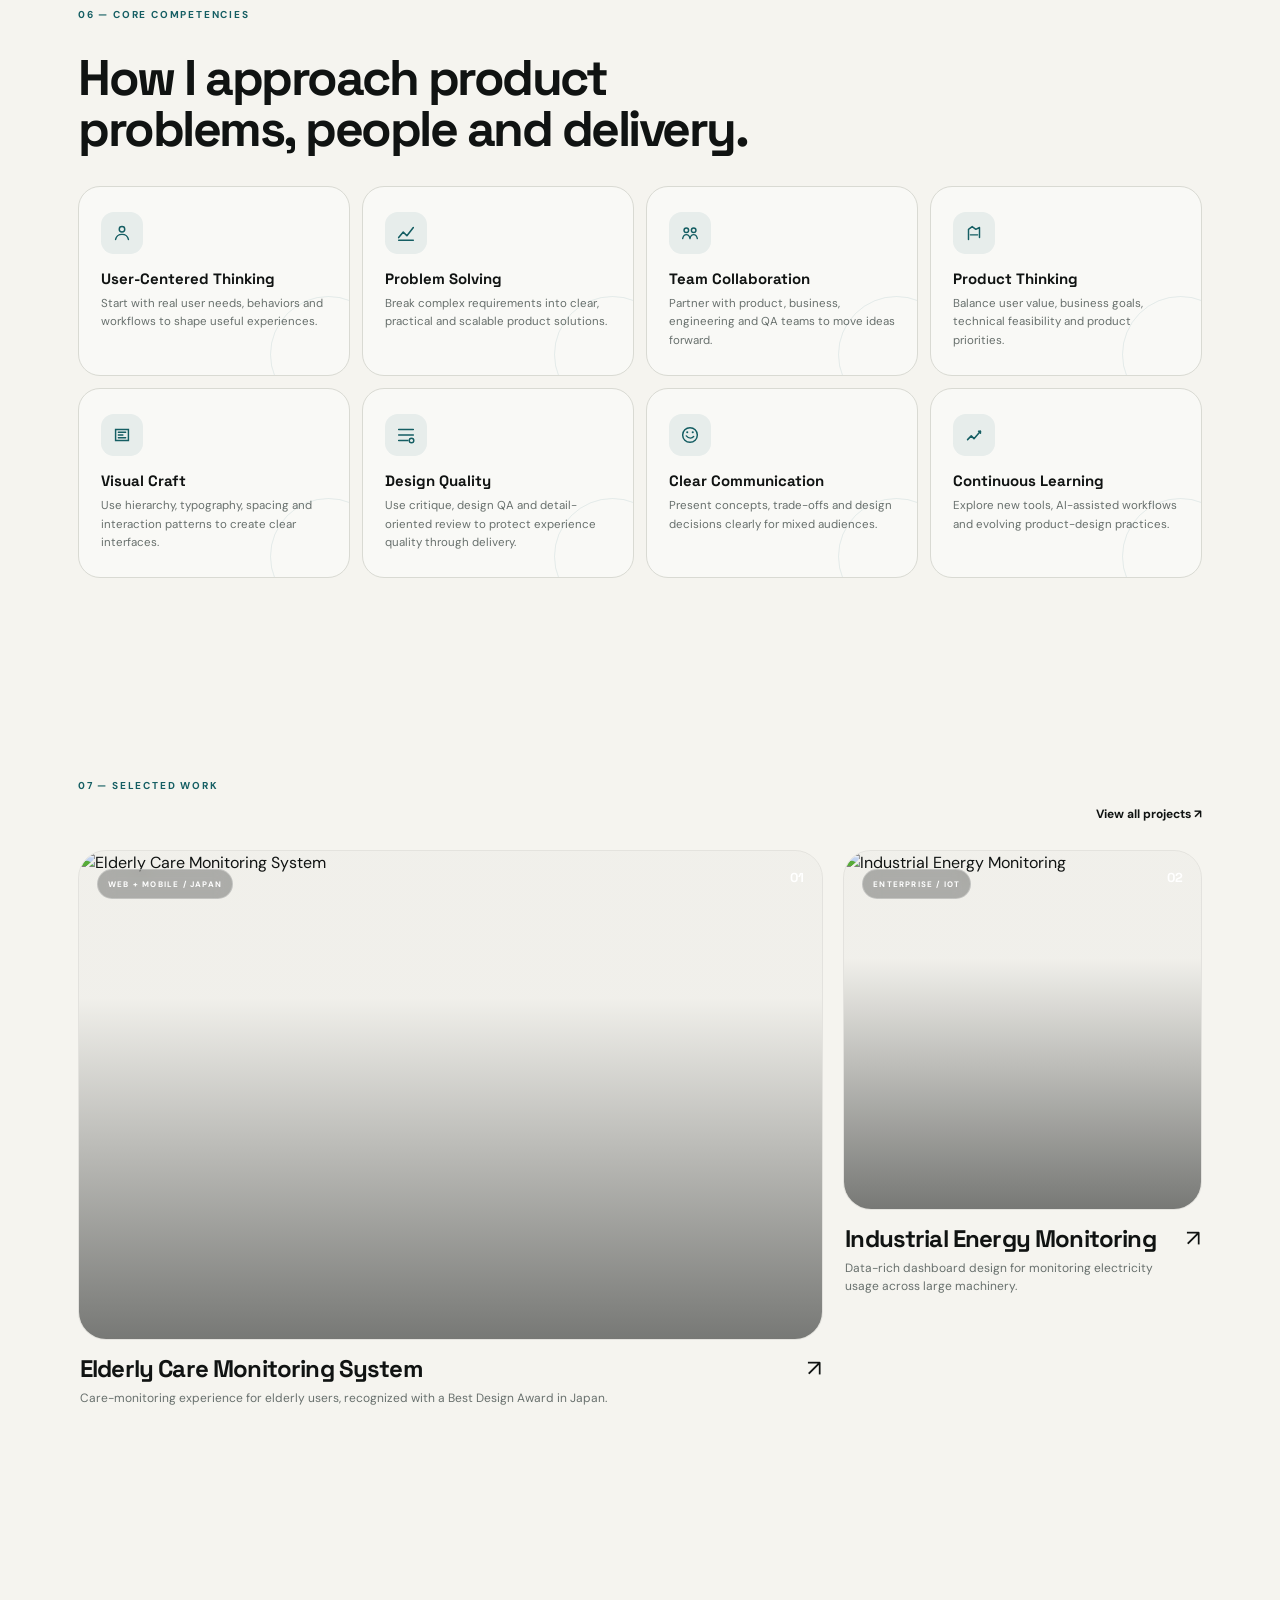
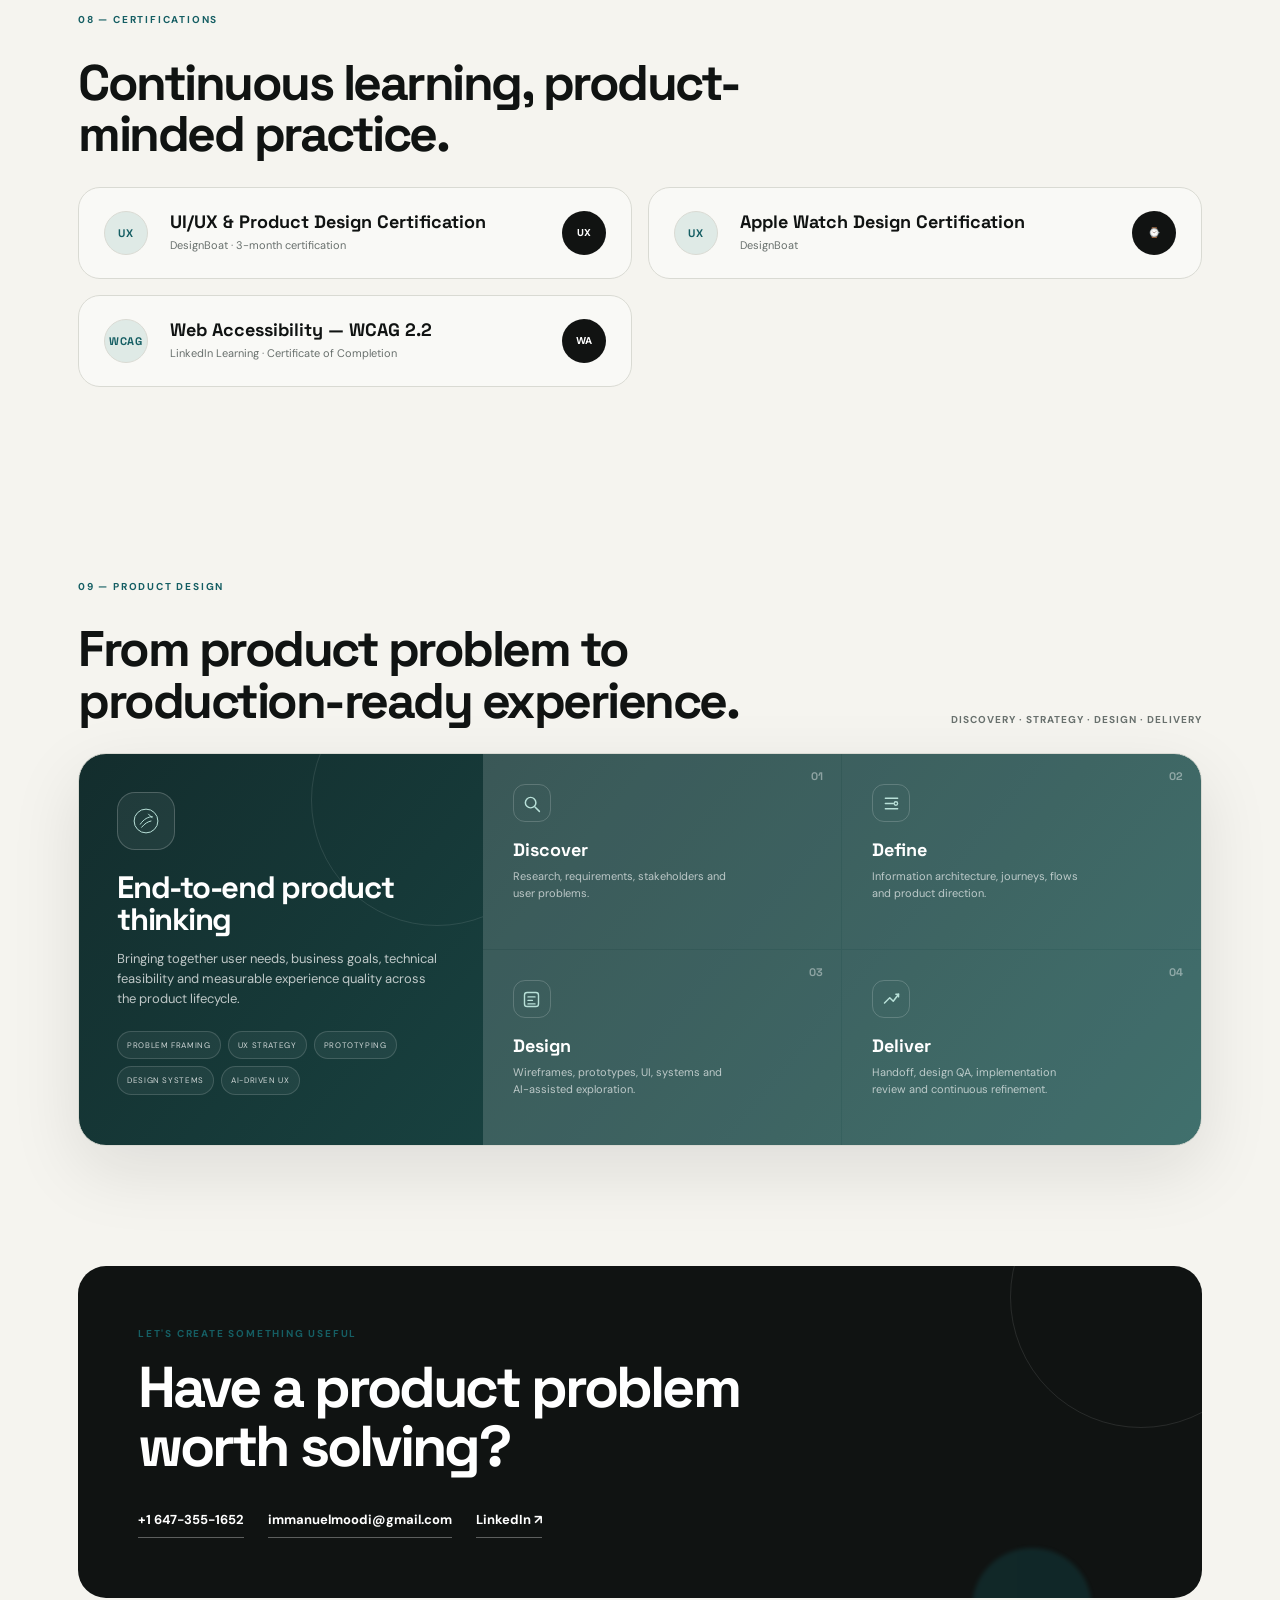
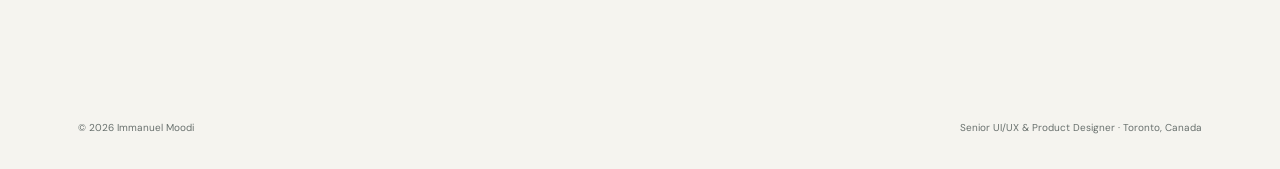
==== commit d818020b: "Add files via upload" ====
--- a/index.html
+++ b/index.html
@@ -4,6 +4,7 @@
 <head>
 <meta charset="utf-8"/>
 <meta name="robots" content="noindex, nofollow, noarchive, nosnippet, noimageindex"/>
+<meta name="googlebot" content="noindex, nofollow, noarchive, nosnippet, noimageindex"/>
 <meta content="width=device-width, initial-scale=1.0" name="viewport"/>
 <meta content="Immanuel Moodi — Senior UI/UX &amp; Product Designer portfolio." name="description"/>
 <title>Immanuel Moodi — Senior UI/UX &amp; Product Designer</title>
@@ -117,7 +118,7 @@
 <article class="cap-card reveal delay-2"><div class="cap-icon"><svg viewbox="0 0 24 24"><rect fill="none" height="14" rx="3" stroke="currentColor" stroke-width="1.6" width="14" x="5" y="5"></rect><rect fill="none" height="4" stroke="currentColor" stroke-width="1.4" width="4" x="8" y="8"></rect><rect fill="none" height="3" stroke="currentColor" stroke-width="1.4" width="3" x="14" y="8"></rect><rect fill="none" height="3" stroke="currentColor" stroke-width="1.4" width="9" x="8" y="14"></rect></svg></div><h3>SYSTEMS &amp; DELIVERY</h3><p>Design systems, components, UI patterns, specifications, developer handoff, design documentation and design QA.</p></article>
 <article class="cap-card reveal delay-3"><div class="cap-icon"><svg viewbox="0 0 24 24"><circle cx="8" cy="9" fill="none" r="3" stroke="currentColor" stroke-width="1.6"></circle><circle cx="16" cy="9" fill="none" r="3" stroke="currentColor" stroke-width="1.6"></circle><path d="M3.8 19c.7-3.2 2.1-4.8 4.2-4.8s3.5 1.6 4.2 4.8M11.8 19c.7-3.2 2.1-4.8 4.2-4.8s3.5 1.6 4.2 4.8" fill="none" stroke="currentColor" stroke-linecap="round" stroke-width="1.6"></path></svg></div><h3>COLLABORATION</h3><p>Business collaboration, engineering partnership, stakeholder management and cross-functional teamwork.</p></article>
 <article class="cap-card reveal"><div class="cap-icon"><svg viewbox="0 0 24 24"><path d="M5 18V8l7-4 7 4v10l-7 4-7-4Z" fill="none" stroke="currentColor" stroke-width="1.6"></path><path d="M5 8l7 4 7-4M12 12v10" fill="none" stroke="currentColor" stroke-width="1.6"></path></svg></div><h3>DOMAINS</h3><p>Enterprise software, IoT &amp; connected devices, dashboards, data visualization, web platforms and business applications.</p></article>
-<article class="cap-card reveal delay-1"><div class="cap-icon"><svg viewbox="0 0 24 24"><path d="M5 7h14M7 4v16M17 4v16M5 17h14" fill="none" stroke="currentColor" stroke-linecap="round" stroke-width="1.6"></path><circle cx="7" cy="7" fill="none" r="2" stroke="currentColor" stroke-width="1.5"></circle><circle cx="17" cy="17" fill="none" r="2" stroke="currentColor" stroke-width="1.5"></circle></svg></div><h3>DESIGN TOOLS</h3><p>Figma, Figma AI, Adobe XD, Sketch, InVision, Adobe Photoshop, Adobe Illustrator, Adobe Acrobat, Framer, Miro, CorelDRAW</p></article>
+<article class="cap-card reveal delay-1"><div class="cap-icon"><svg viewbox="0 0 24 24"><path d="M5 7h14M7 4v16M17 4v16M5 17h14" fill="none" stroke="currentColor" stroke-linecap="round" stroke-width="1.6"></path><circle cx="7" cy="7" fill="none" r="2" stroke="currentColor" stroke-width="1.5"></circle><circle cx="17" cy="17" fill="none" r="2" stroke="currentColor" stroke-width="1.5"></circle></svg></div><h3>DESIGN TOOLS</h3><p>Figma, Figma AI, FigJam, Balsamiq, Adobe XD, Sketch, InVision, Photoshop, Illustrator, Acrobat, Framer, Miro, CorelDRAW, HTML, CSS, WordPress, Joomla, Visual Studio, Supabase</p></article>
 <article class="cap-card reveal delay-2"><div class="cap-icon"><svg viewbox="0 0 24 24"><path d="M4 5h16v14H4z" fill="none" stroke="currentColor" stroke-width="1.6"></path><path d="M4 9h16M8 13h3M8 16h6" stroke="currentColor" stroke-linecap="round" stroke-width="1.5"></path></svg></div><h3>WEB &amp; DIGITAL</h3><p>WordPress, HTML &amp; CSS, Bootstrap, Joomla and basic JavaScript for responsive web experiences.</p></article>
 <article class="cap-card reveal delay-3"><div class="cap-icon"><svg viewbox="0 0 24 24"><path d="M4 18l4-5 4 3 5-8 3 3" fill="none" stroke="currentColor" stroke-linecap="round" stroke-linejoin="round" stroke-width="1.7"></path><path d="M4 20h16" stroke="currentColor" stroke-linecap="round" stroke-width="1.6"></path></svg></div><h3>DIGITAL MARKETING</h3><p>Google Ads, LinkedIn Ads, Meta/Facebook Ads, social media management, digital campaigns and SEO.</p></article>
 <article class="cap-card reveal"><div class="cap-icon"><svg viewbox="0 0 24 24"><path d="M5 17V7h14v10H5Z" fill="none" stroke="currentColor" stroke-width="1.6"></path><path d="M8 10h8M8 13h5" stroke="currentColor" stroke-linecap="round" stroke-width="1.5"></path><path d="M9 20h6" stroke="currentColor" stroke-linecap="round" stroke-width="1.6"></path></svg></div><h3>GRAPHIC &amp; BRAND</h3><p>Logo &amp; branding, business collateral, case studies, white papers, packaging and social media graphics.</p></article>
@@ -134,9 +135,9 @@
 </div>
 </section><section class="section toolkit-section">
 <div class="toolkit-wrap reveal">
-<div class="toolkit-intro"><div class="section-label">04 — DESIGN TOOLKIT</div><h3>Tools I use to move from idea to interface.</h3><p>A focused toolkit for interface design, wireframing, prototyping and visual communication.</p></div>
+<div class="toolkit-intro"><div class="section-label">04 — DESIGN TOOLKIT</div><h3>Tools I use to move from idea to interface.</h3><p>Design, prototyping, visual communication and front-end web tools used across product design and website delivery.</p></div>
 <div class="tool-pills">
-<span class="tool-pill">Figma</span><span class="tool-pill">Figma AI</span><span class="tool-pill">FigJam</span><span class="tool-pill">Balsamiq</span><span class="tool-pill">Adobe Photoshop</span><span class="tool-pill">Adobe Illustrator</span><span class="tool-pill">Adobe XD</span><span class="tool-pill">Adobe Acrobat</span><span class="tool-pill">CorelDRAW</span><span class="tool-pill">Framer</span><span class="tool-pill">Miro</span>
+<span class="tool-pill">Figma</span><span class="tool-pill">Figma AI</span><span class="tool-pill">FigJam</span><span class="tool-pill">Balsamiq</span><span class="tool-pill">Adobe Photoshop</span><span class="tool-pill">Adobe Illustrator</span><span class="tool-pill">Adobe XD</span><span class="tool-pill">Adobe Acrobat</span><span class="tool-pill">CorelDRAW</span><span class="tool-pill">Framer</span><span class="tool-pill">Miro</span><span class="tool-pill">Sketch</span><span class="tool-pill">InVision</span><span class="tool-pill">HTML</span><span class="tool-pill">CSS</span><span class="tool-pill">WordPress</span><span class="tool-pill">Joomla</span><span class="tool-pill">Visual Studio</span><span class="tool-pill">Supabase</span>
 </div>
 </div>
 </section>
@@ -200,6 +201,7 @@
 <div class="cert-grid">
 <article class="cert-card reveal"><div class="cert-seal">UX</div><div><h3>UI/UX &amp; Product Design Certification</h3><p>DesignBoat · 3-month certification</p></div><span class="cert-mark">UX</span></article>
 <article class="cert-card reveal delay-1"><div class="cert-seal">UX</div><div><h3>Apple Watch Design Certification</h3><p>DesignBoat</p></div><span class="cert-mark">⌚</span></article>
+<article class="cert-card reveal"><div class="cert-seal">WCAG</div><div><h3>Web Accessibility — WCAG 2.2</h3><p>LinkedIn Learning · Certificate of Completion</p></div><span class="cert-mark">WA</span></article>
 </div>
 </section>
 <section class="section product-design-highlight">
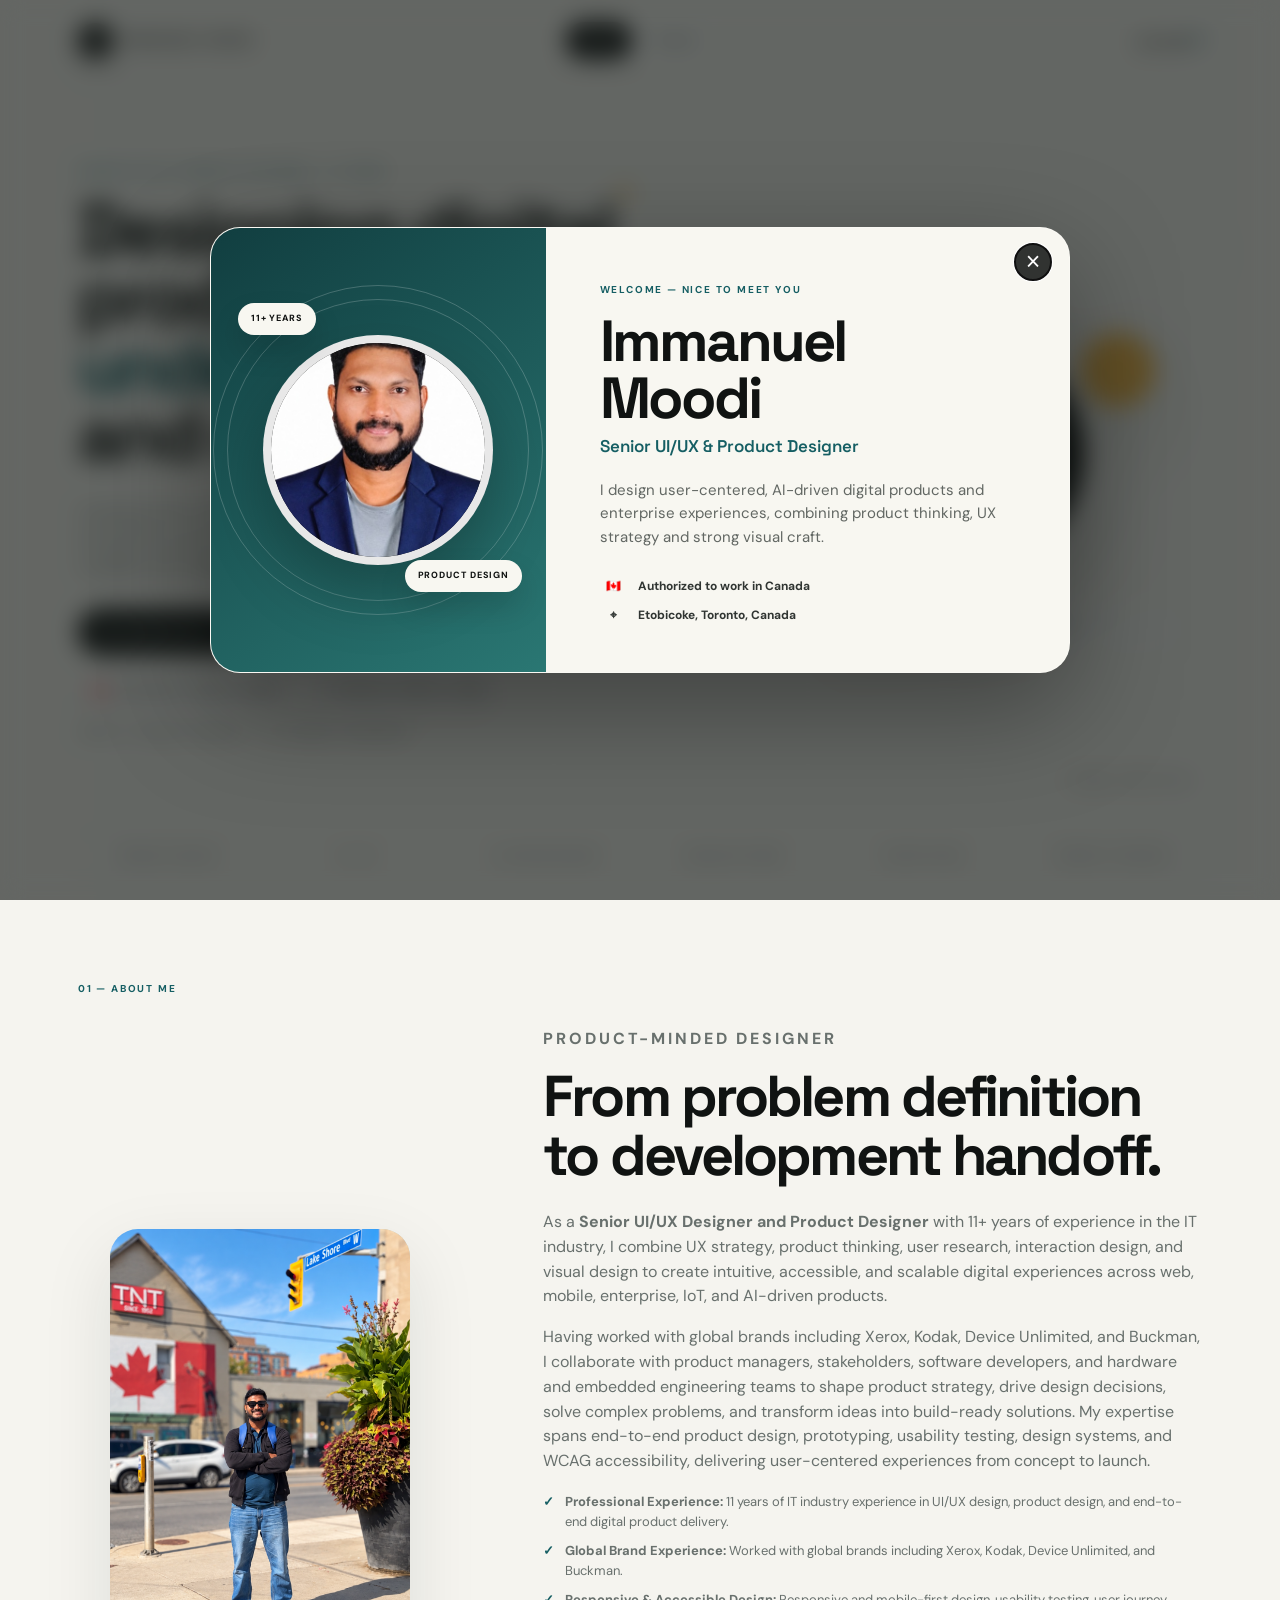
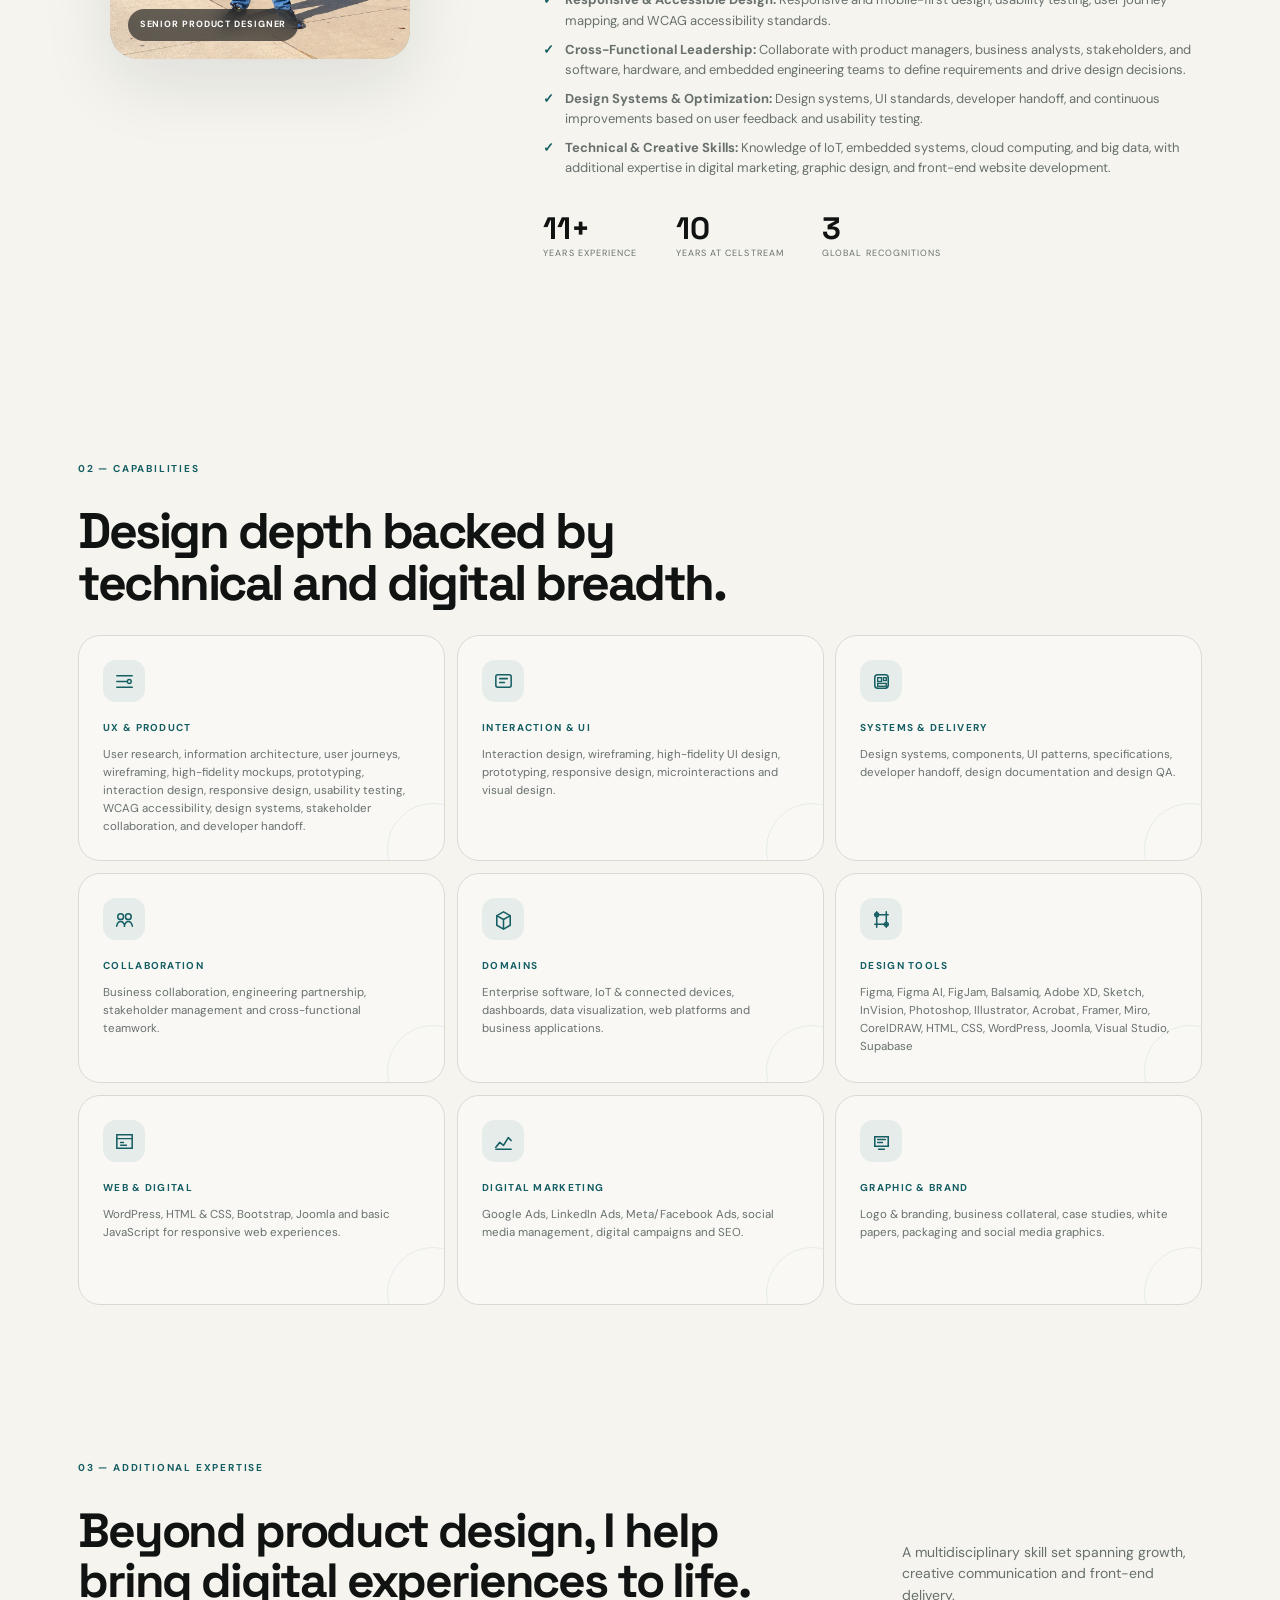
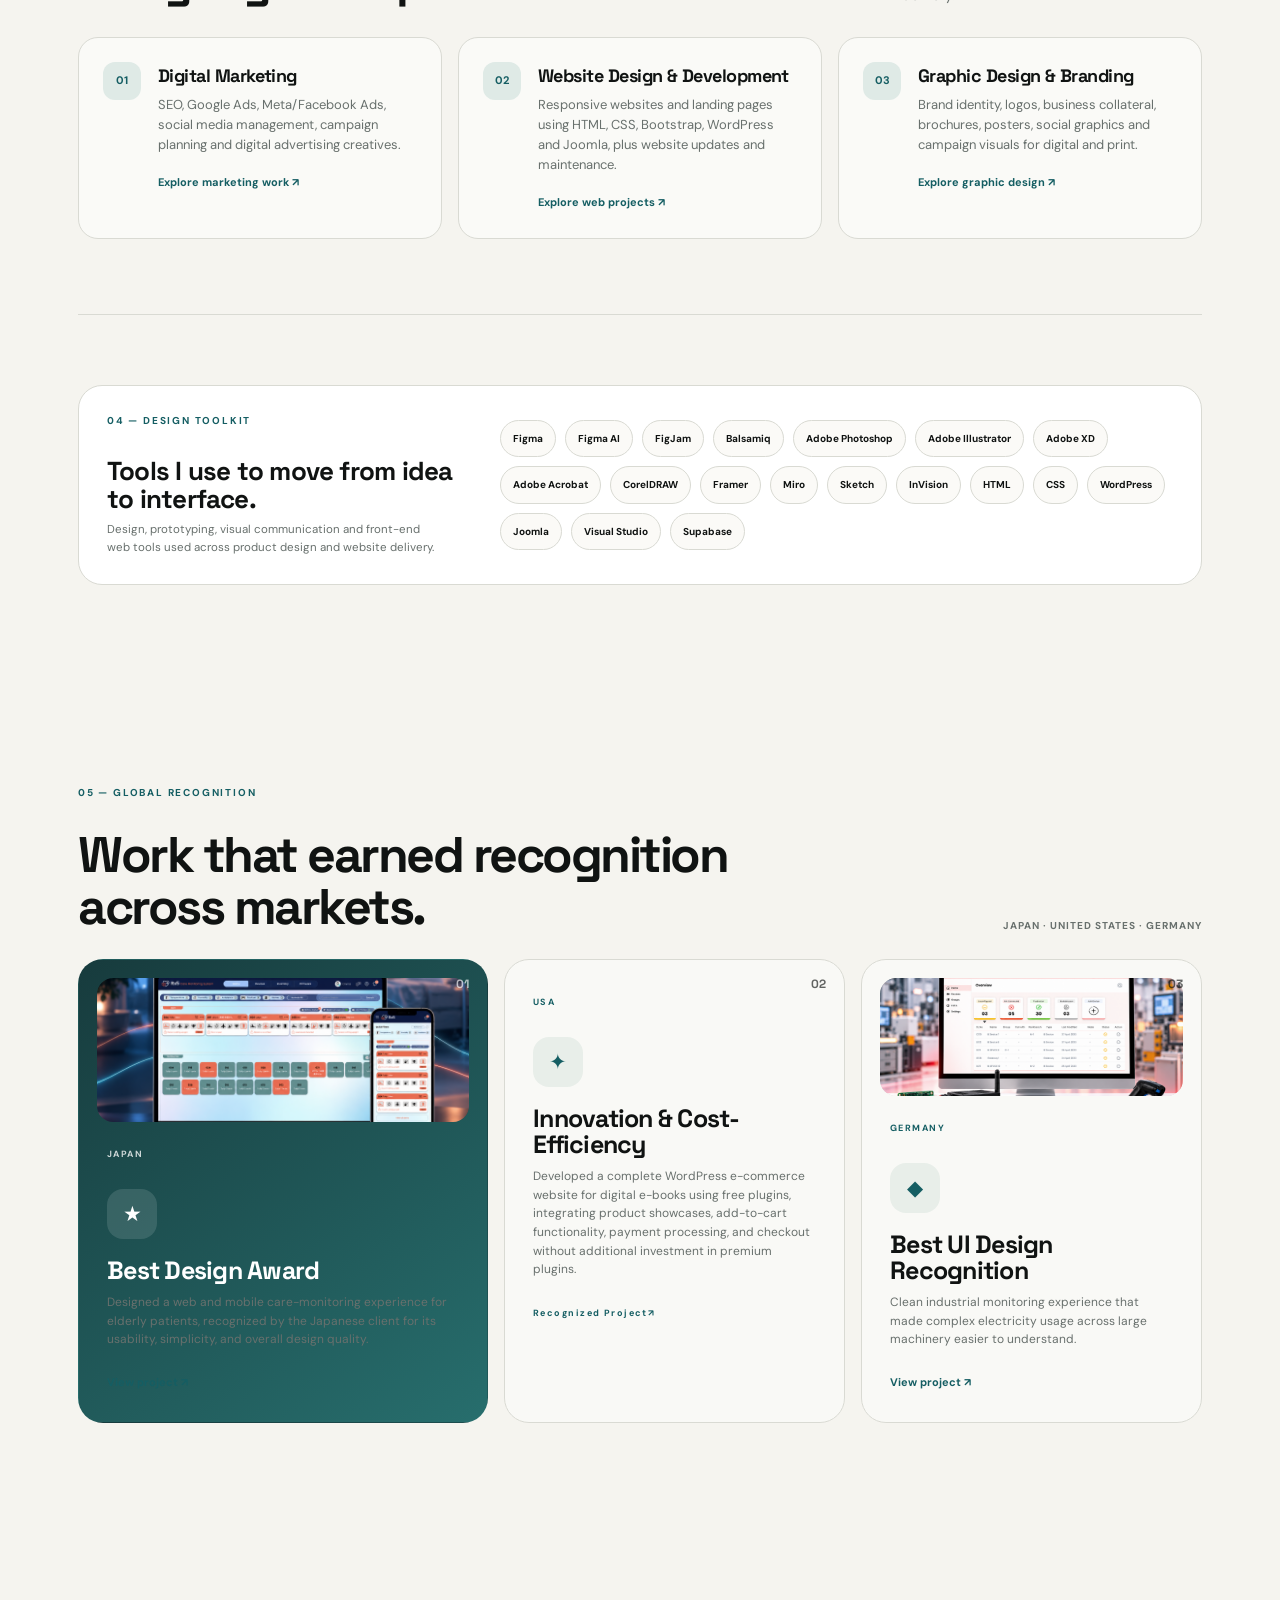
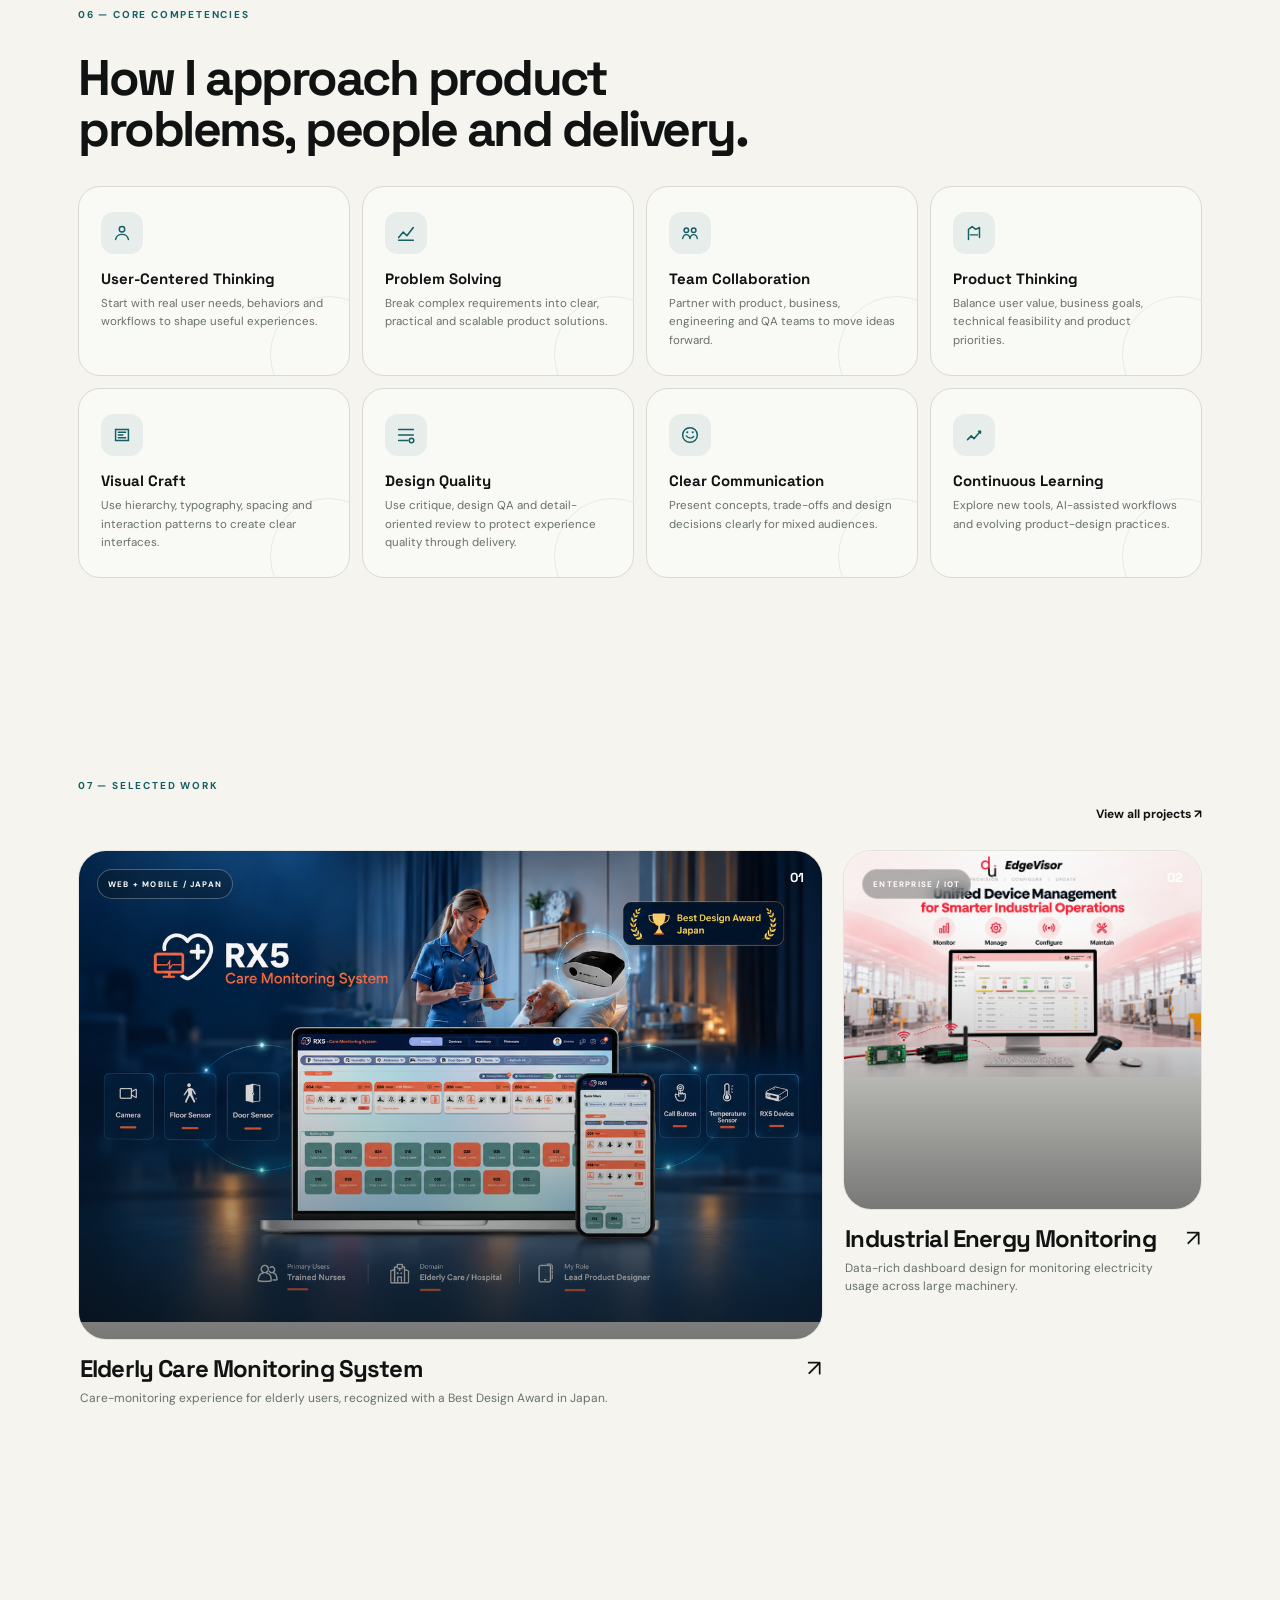
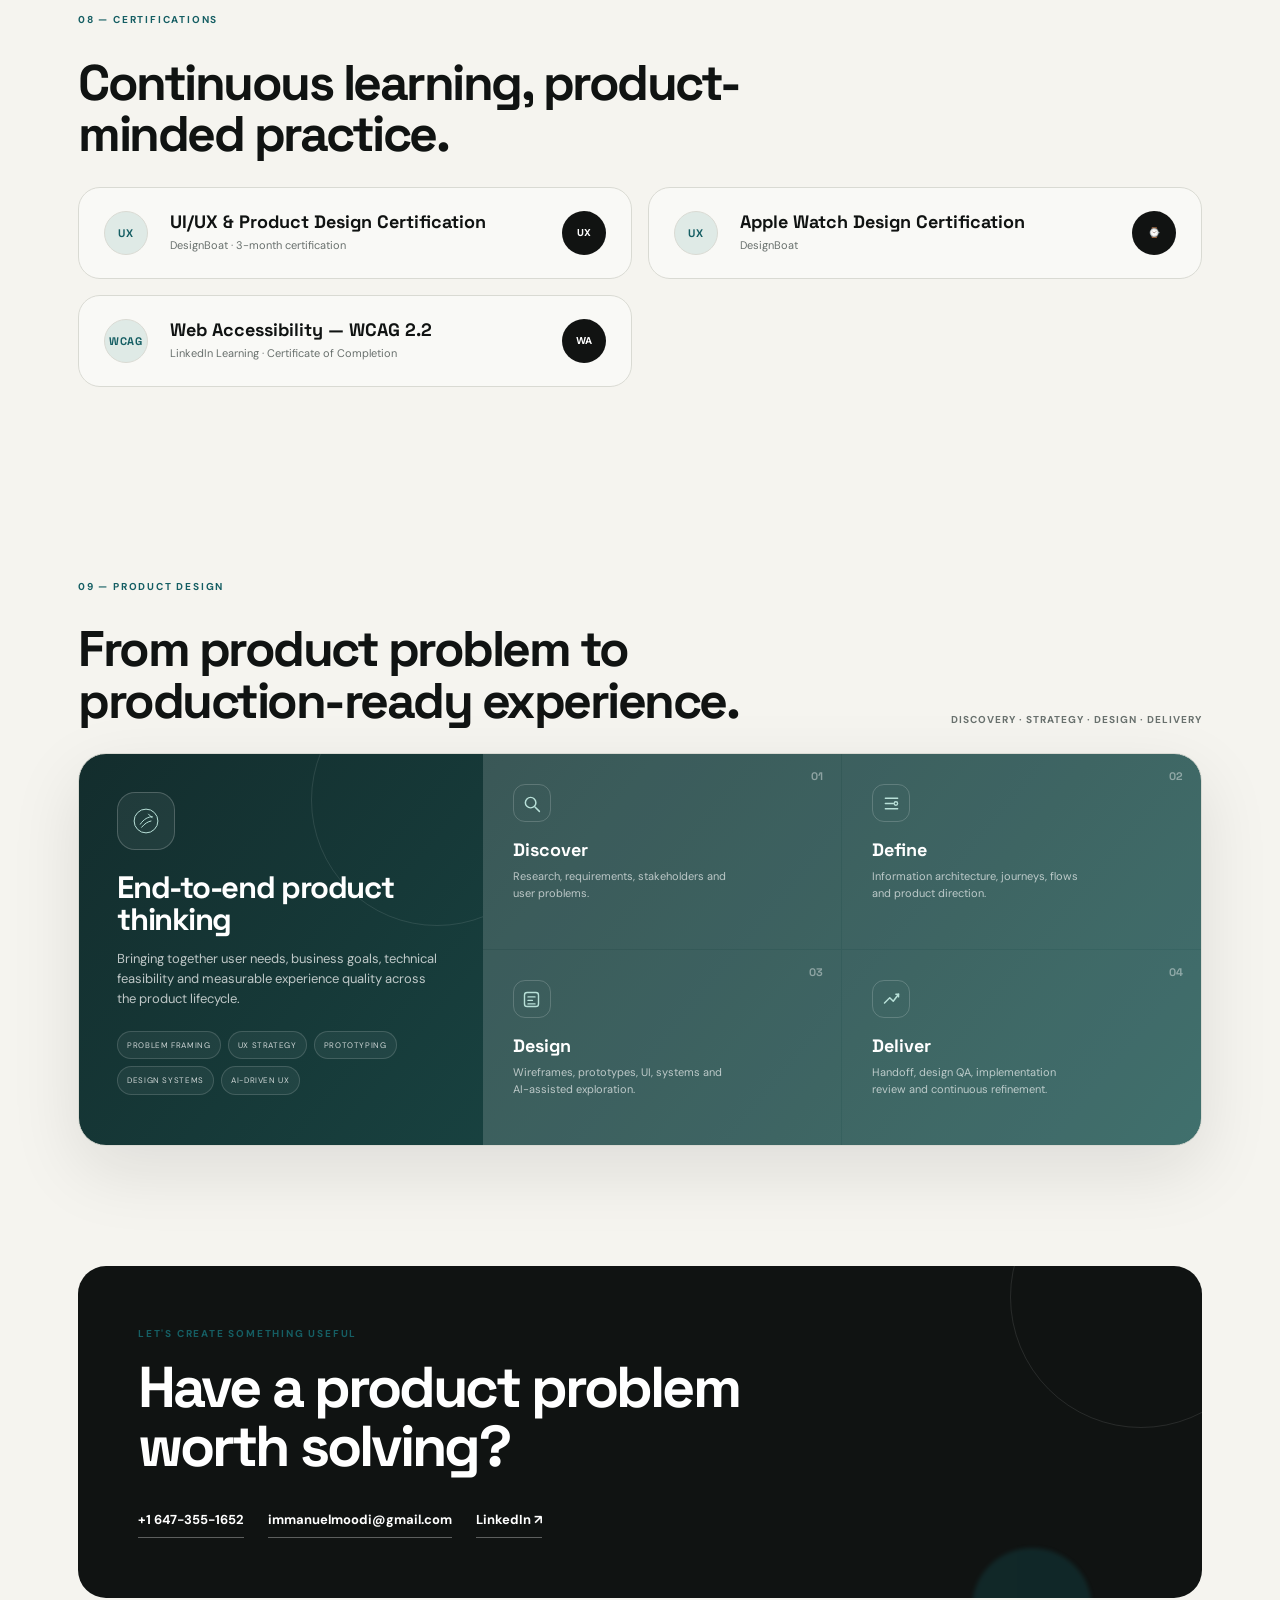
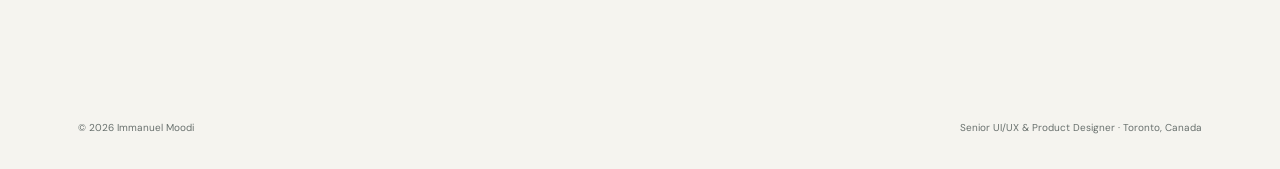
==== commit 4ef793b1: "Add files via upload" ====
--- a/index.html
+++ b/index.html
@@ -59,7 +59,7 @@
 <p class="hero-text">Creating user-centered, AI-driven experiences across web, mobile and enterprise products—turning complex business requirements into simple, scalable and engaging product experiences.</p>
 <div class="hero-actions">
 <a class="button dark" href="projects.html">View selected work <span>↗</span></a>
-<a class="button accent" href="https://nelsonimmanuel9.wixsite.com/portfolio" rel="noopener" target="_blank">View Previous Graphic Design Portfolio <span>↗</span></a>
+<!-- <a class="button accent" href="https://immanuelmoodi.github.io/graphic_portfolio/" rel="noopener" target="_blank">View Previous Graphic Design Portfolio <span>↗</span></a> -->
 <a class="button light" href="#about">About me</a>
 </div>
 <div aria-label="Work authorization and location" class="hero-status">
